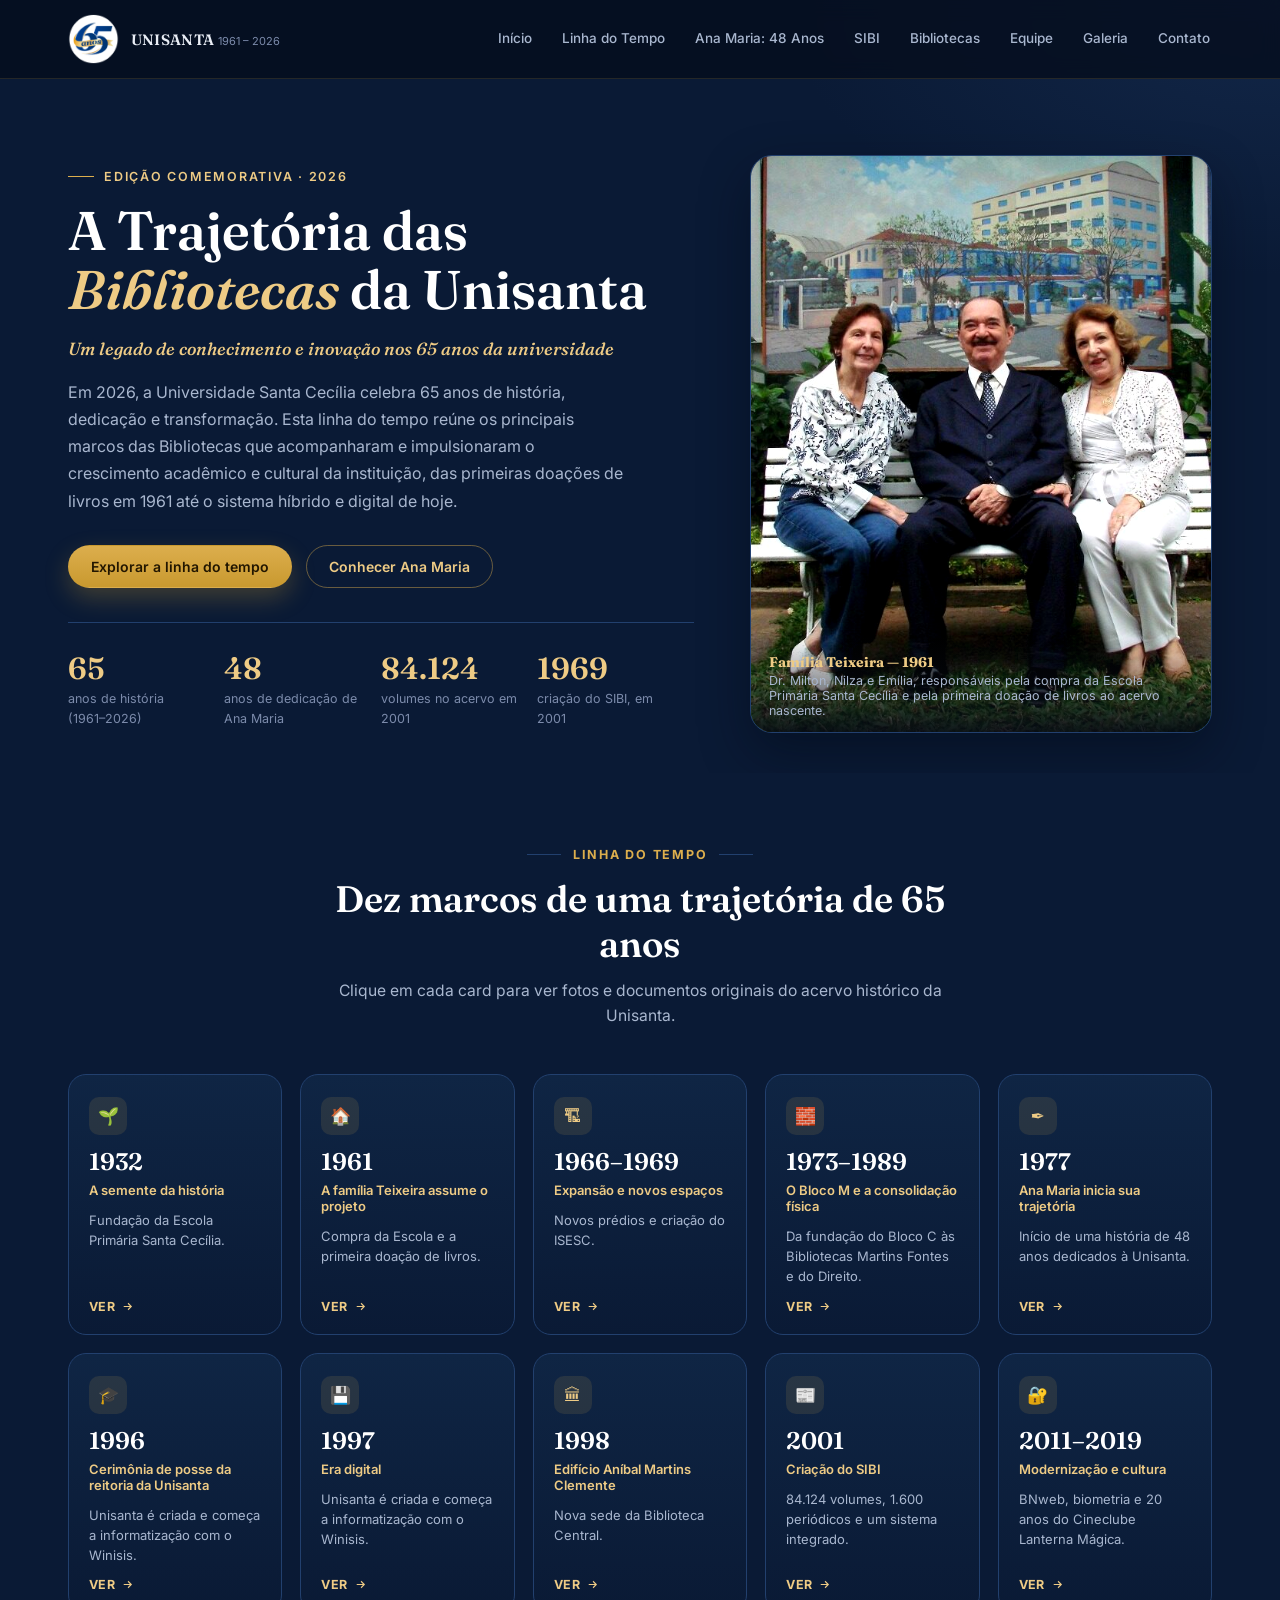
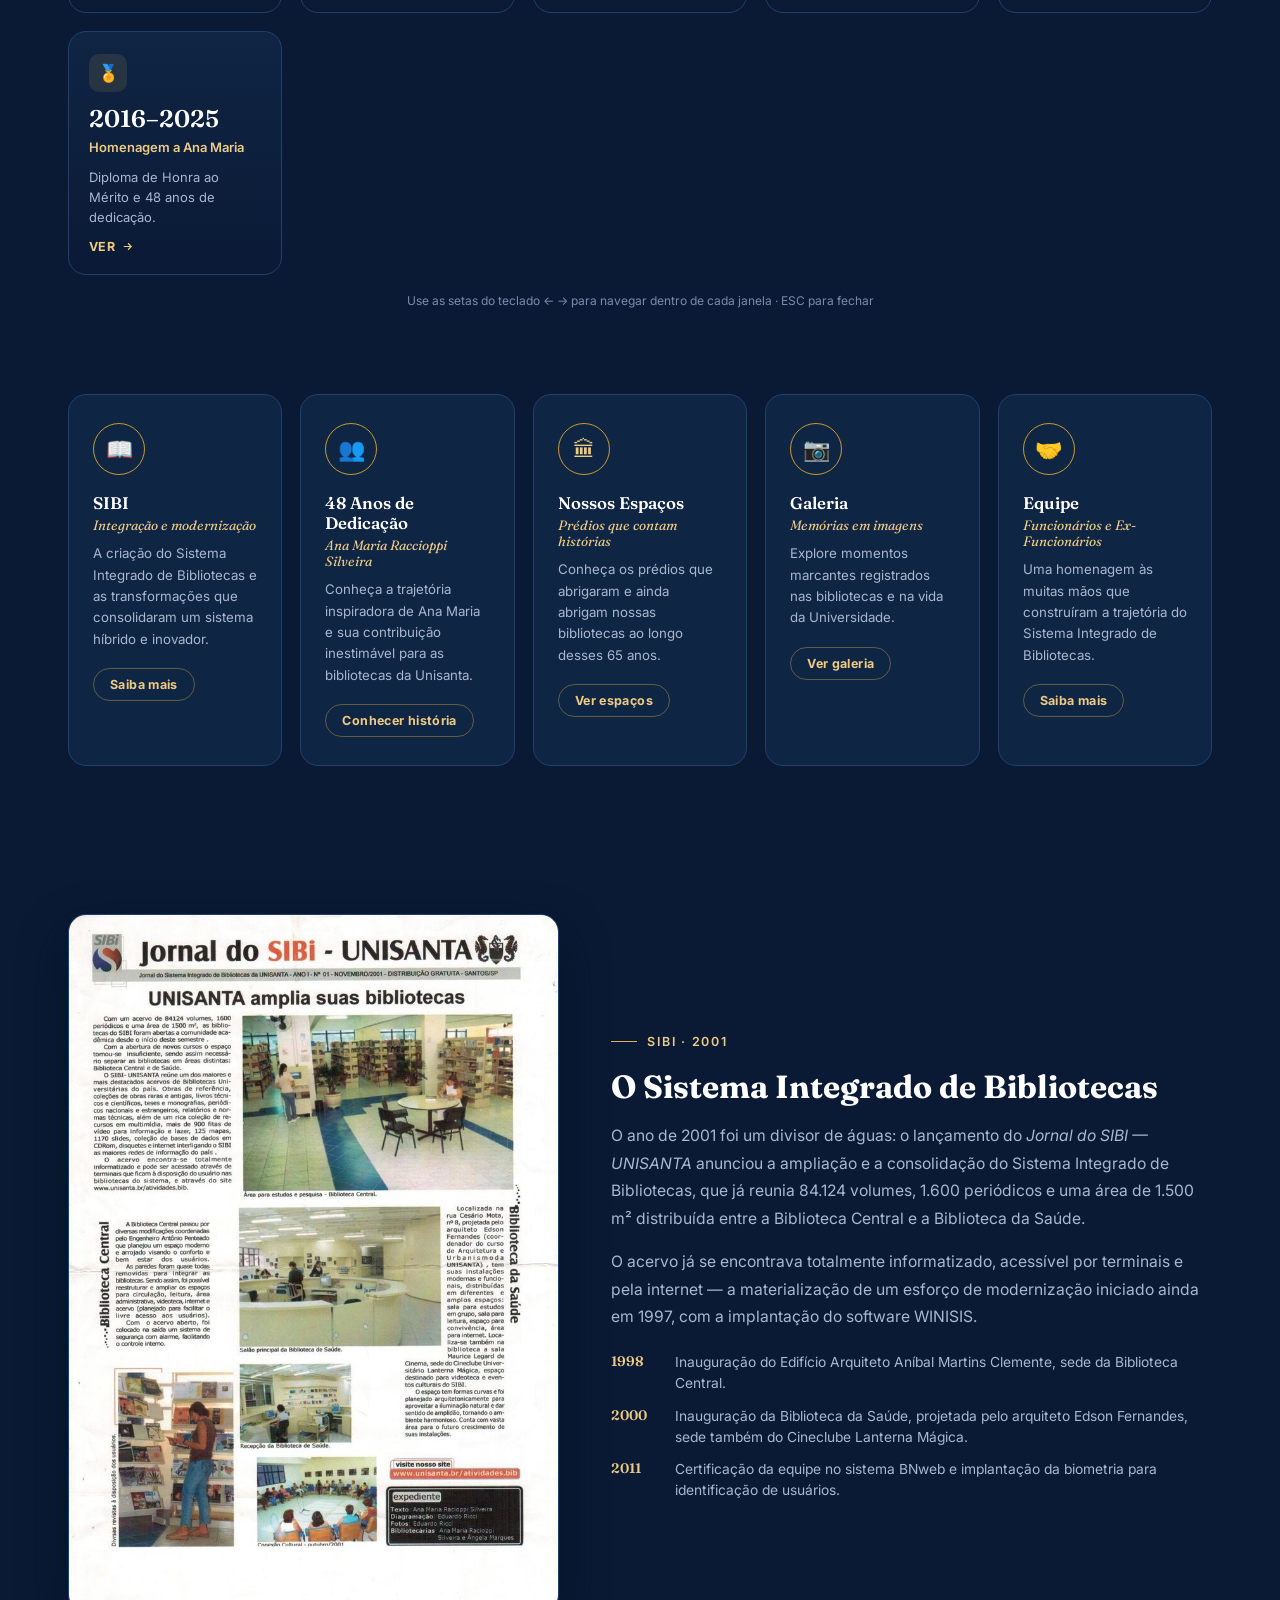
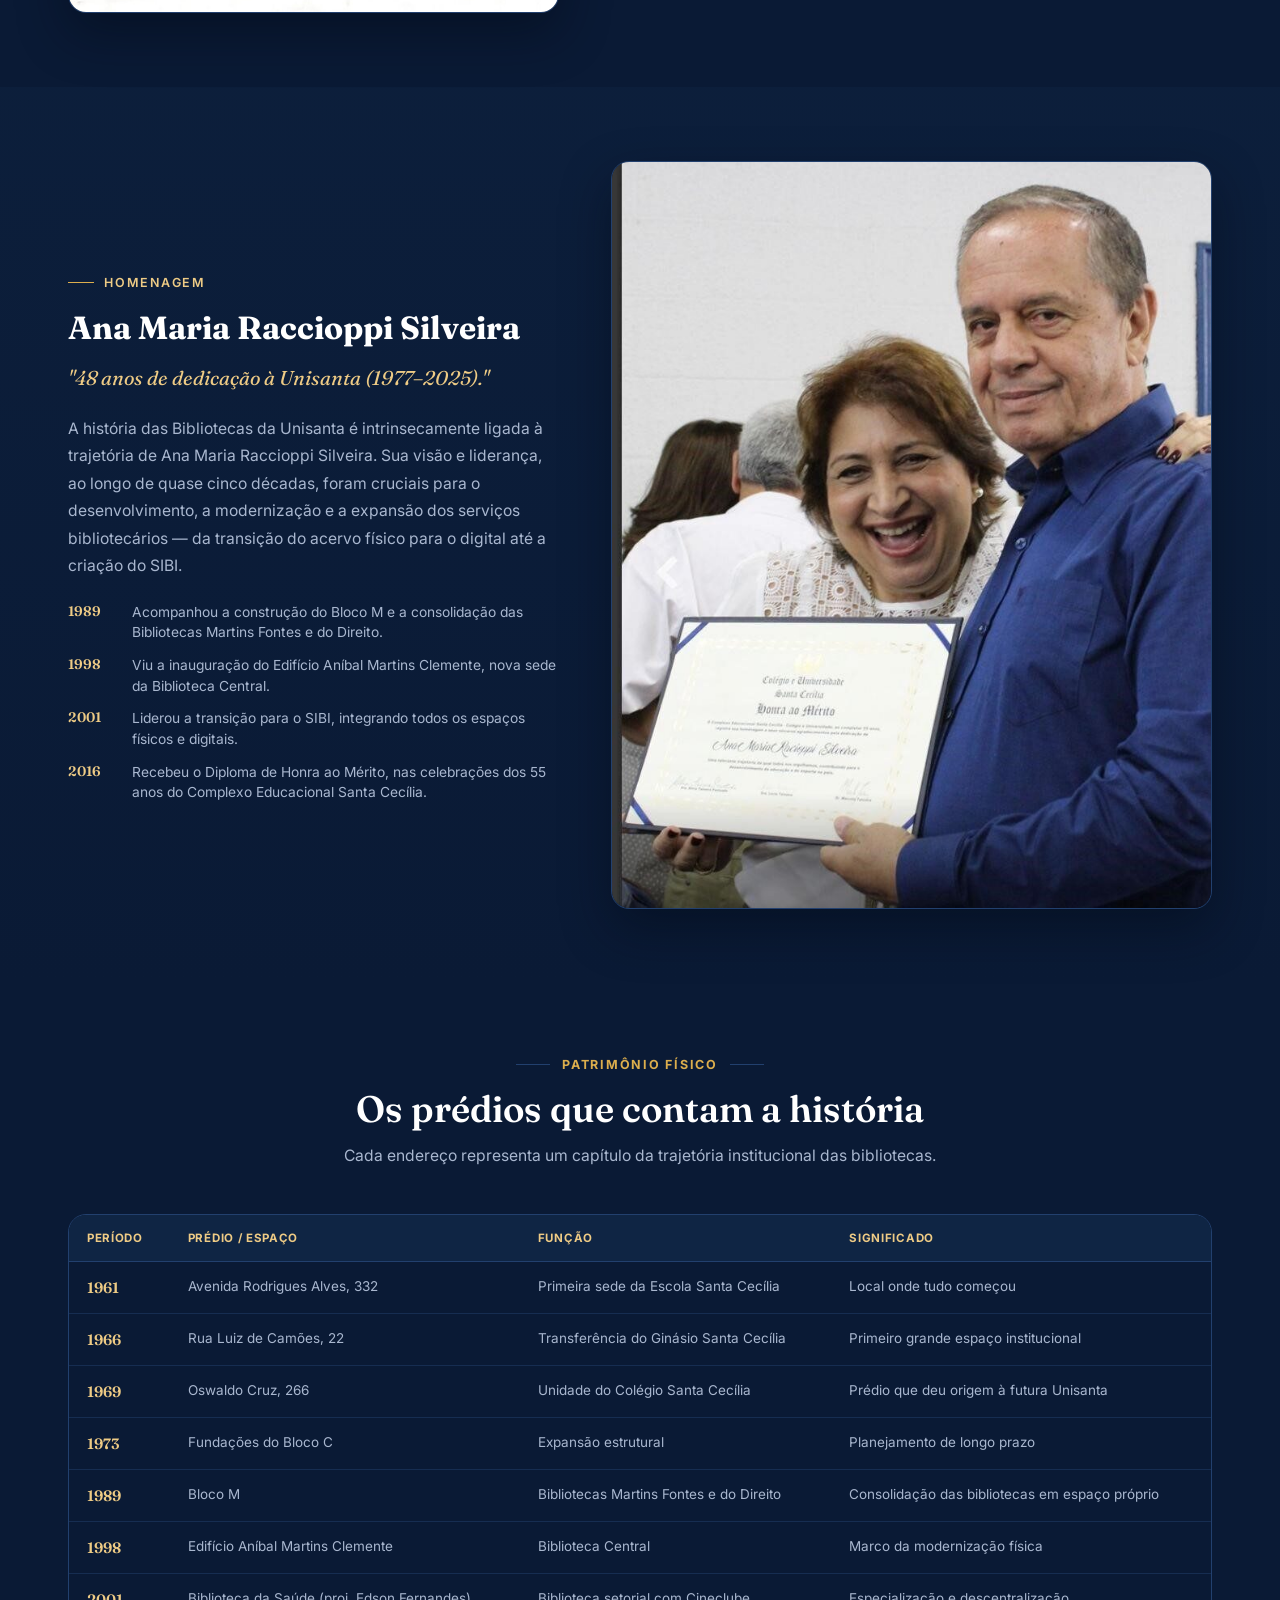
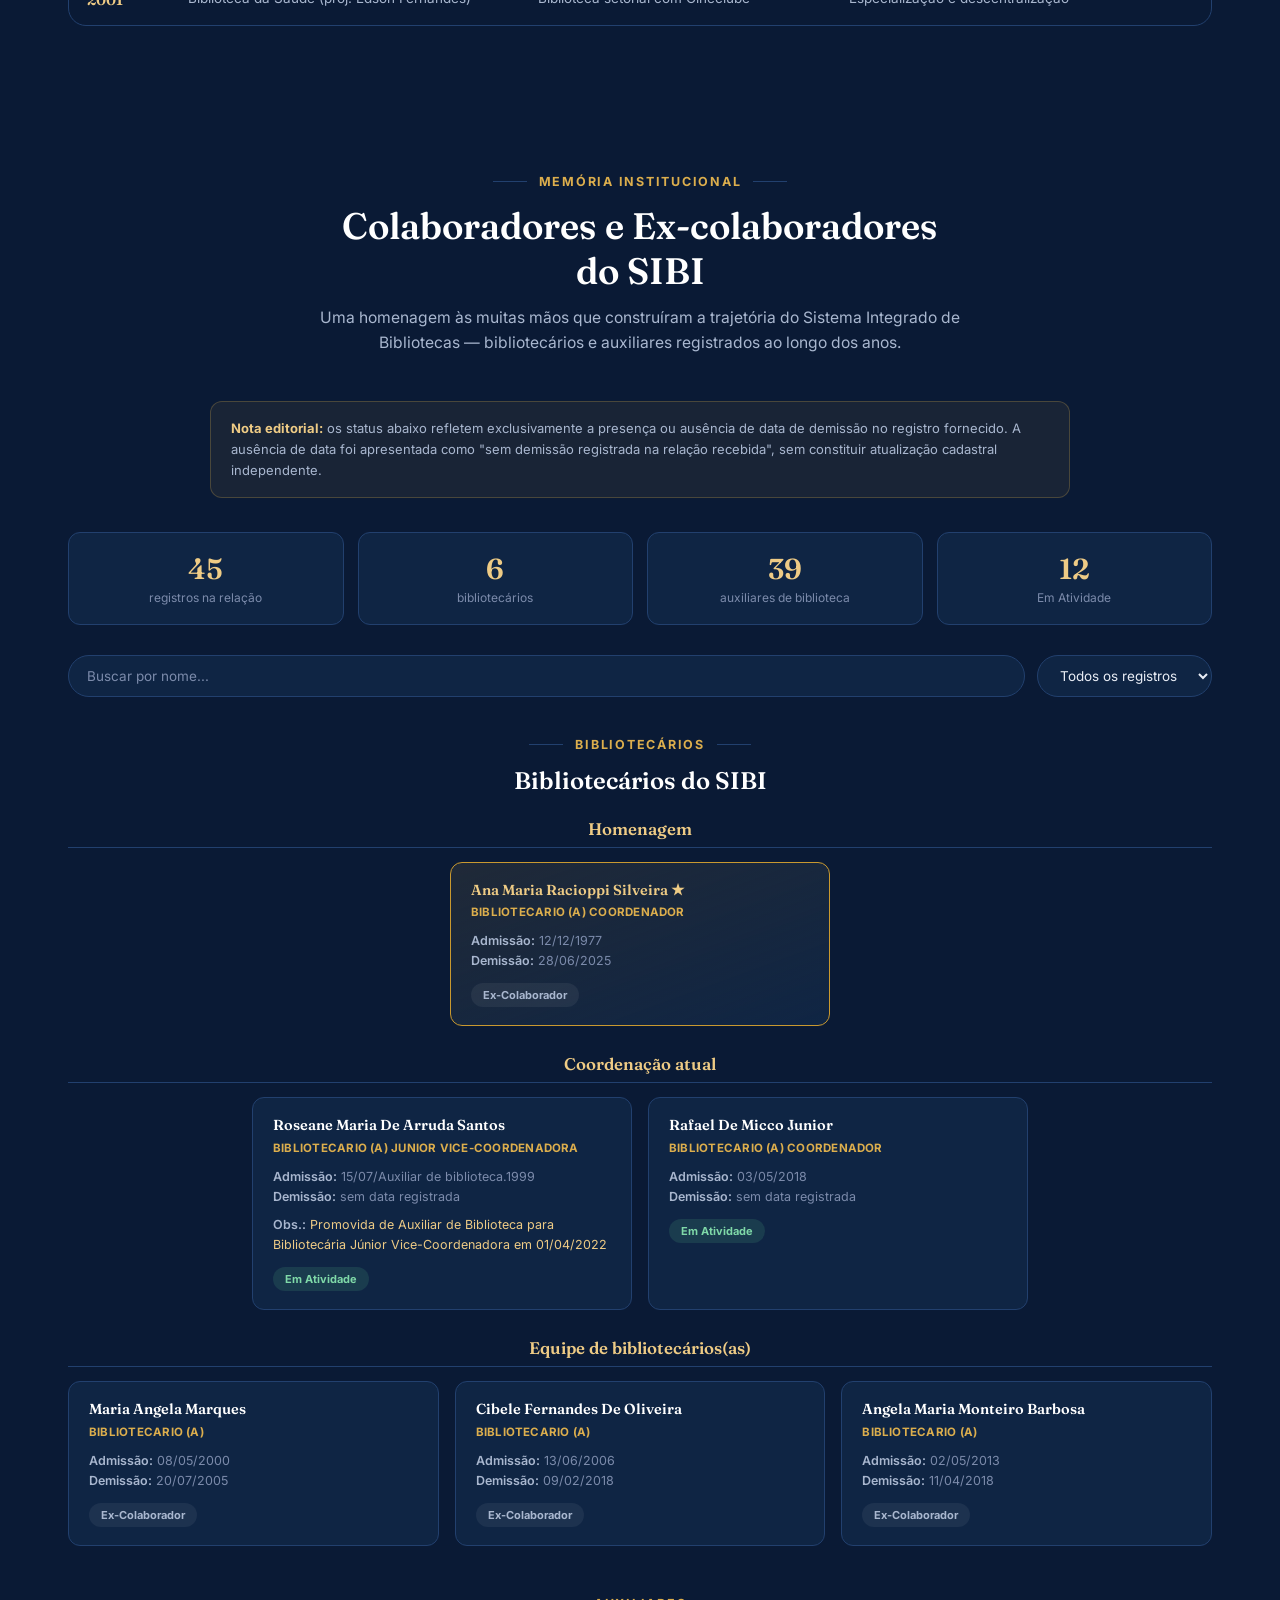
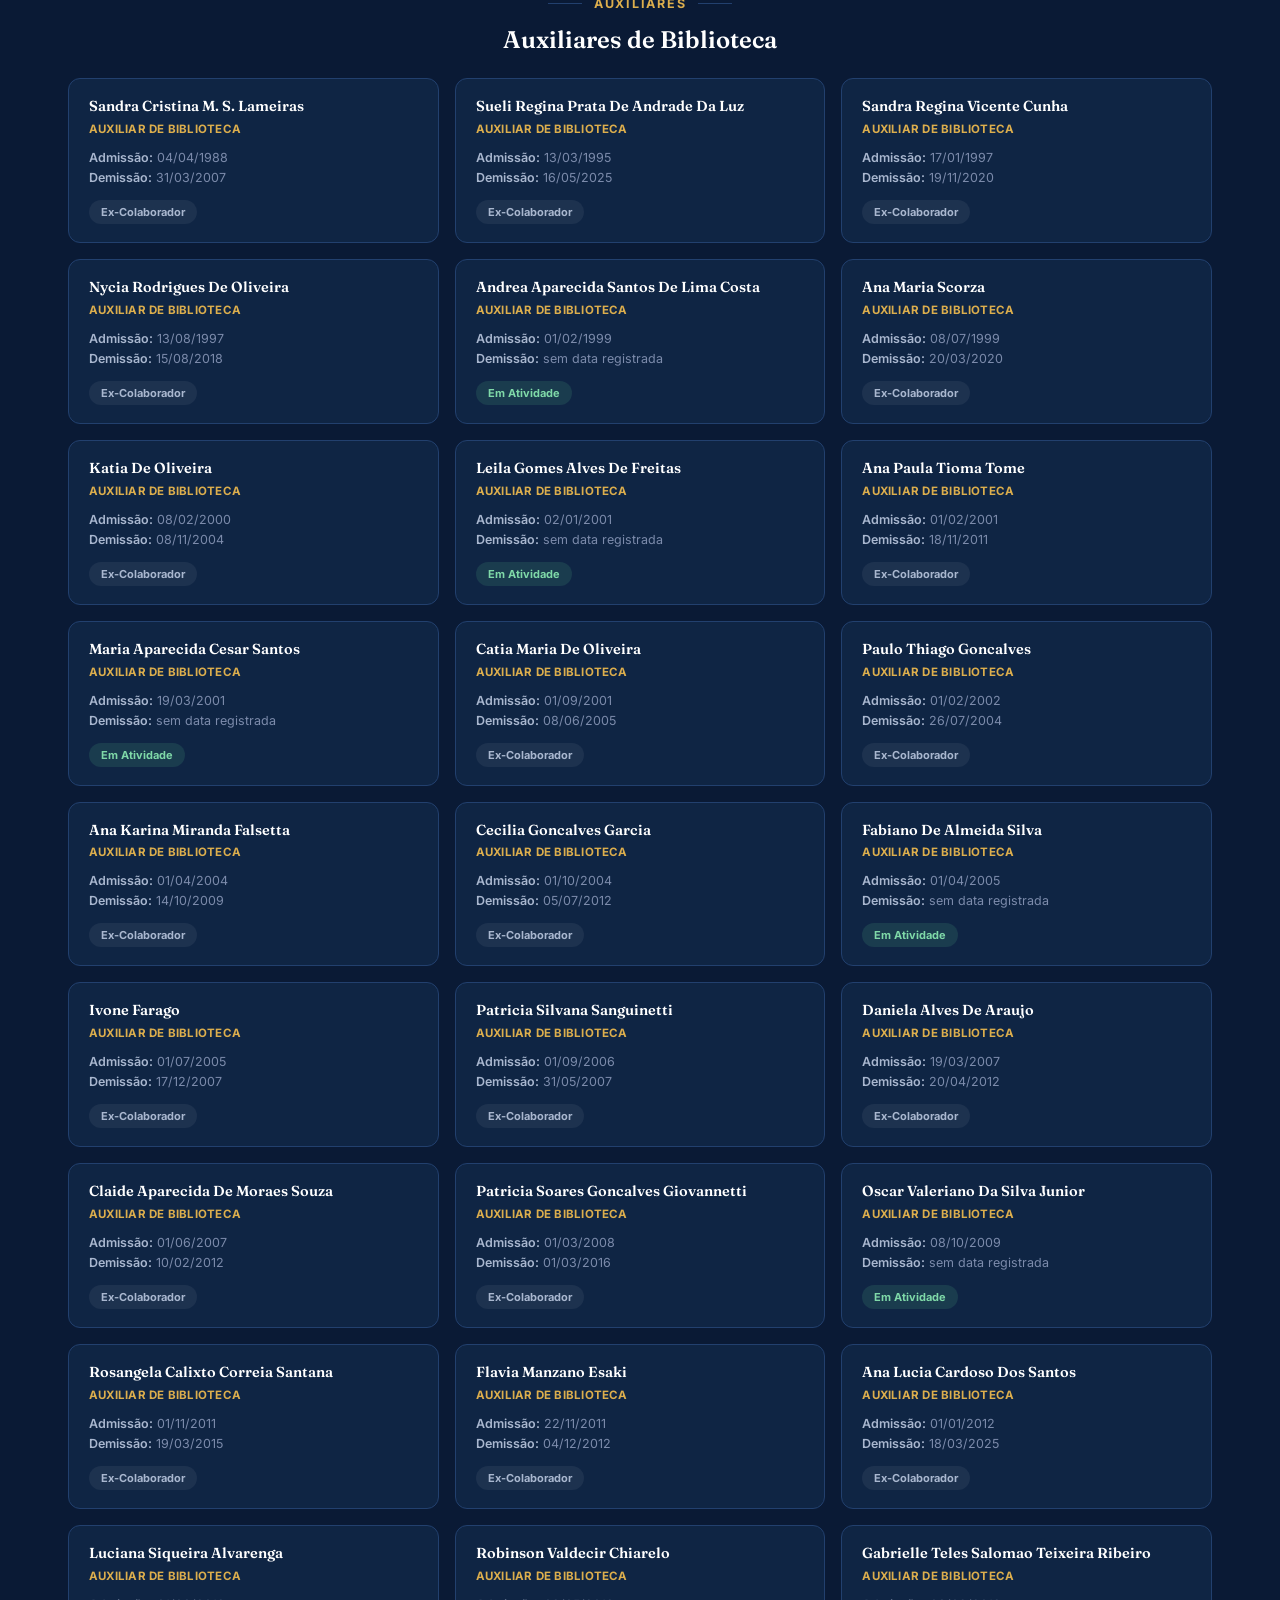
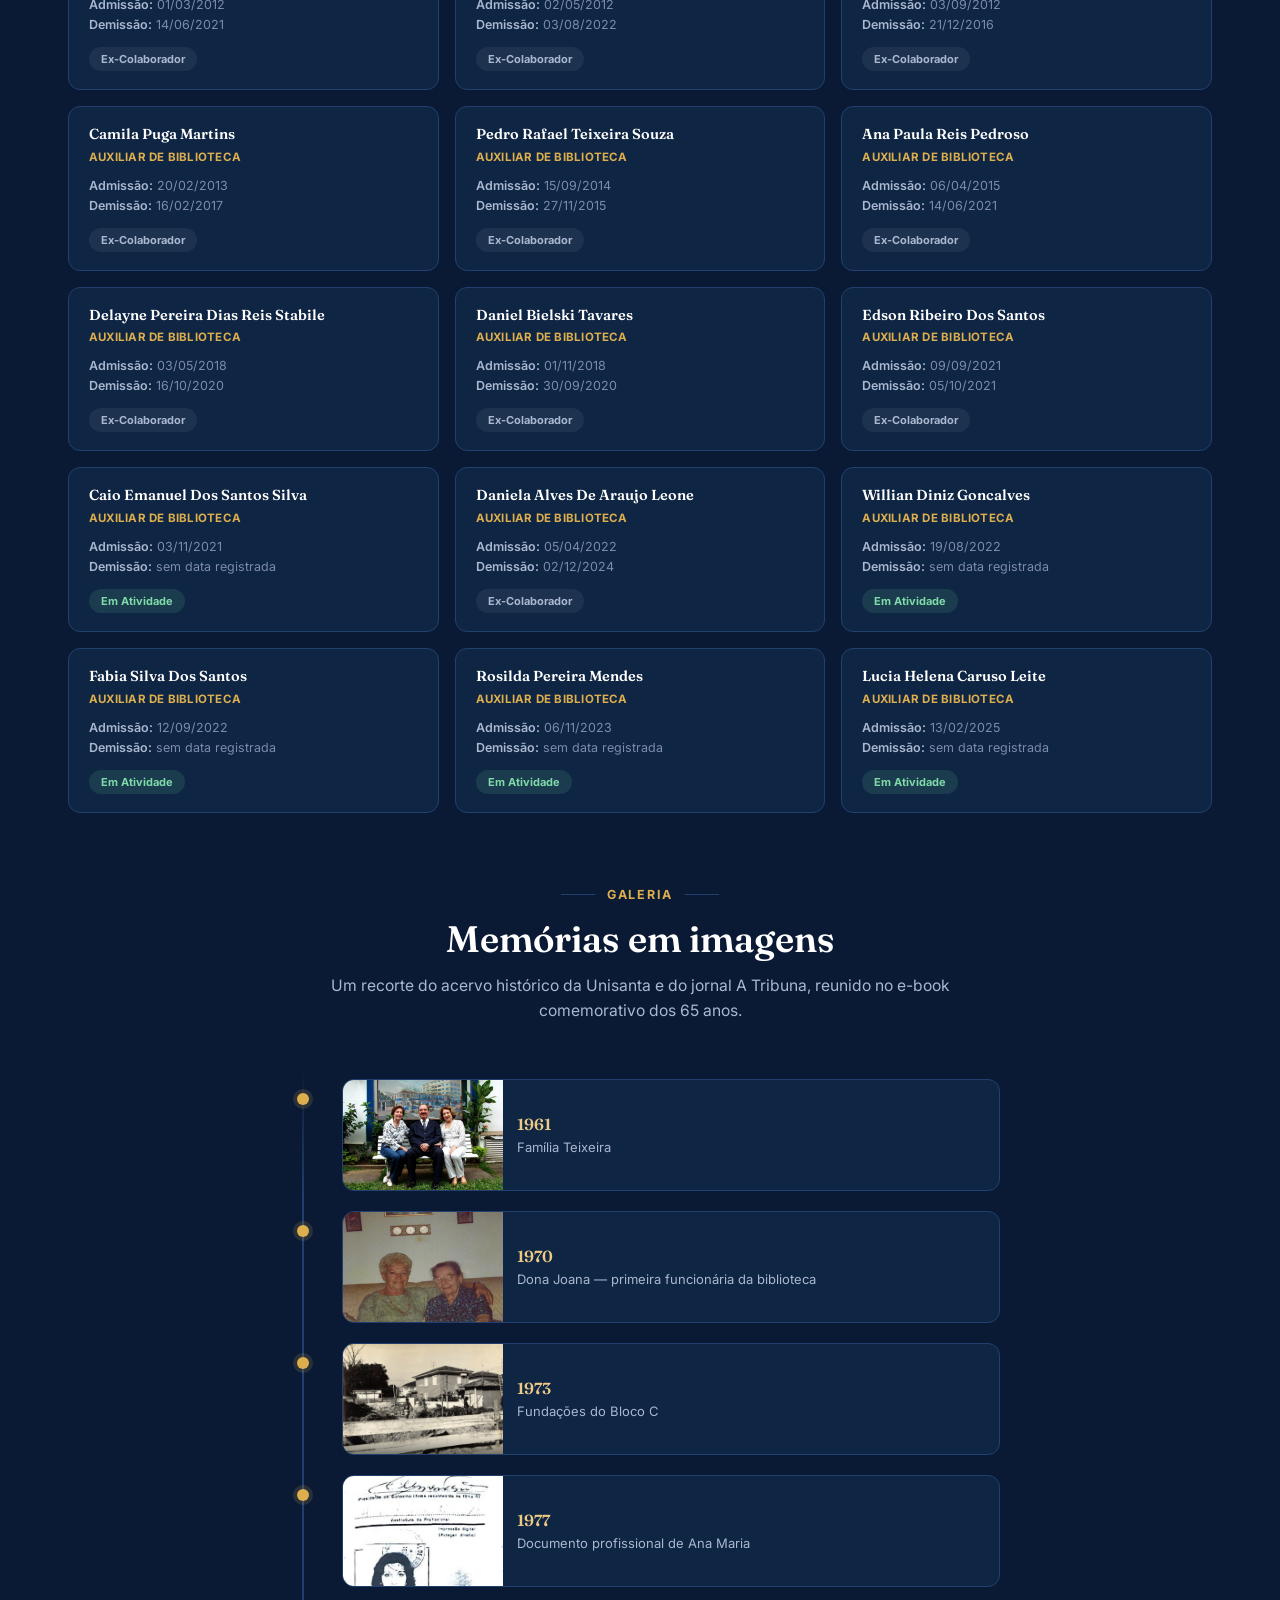
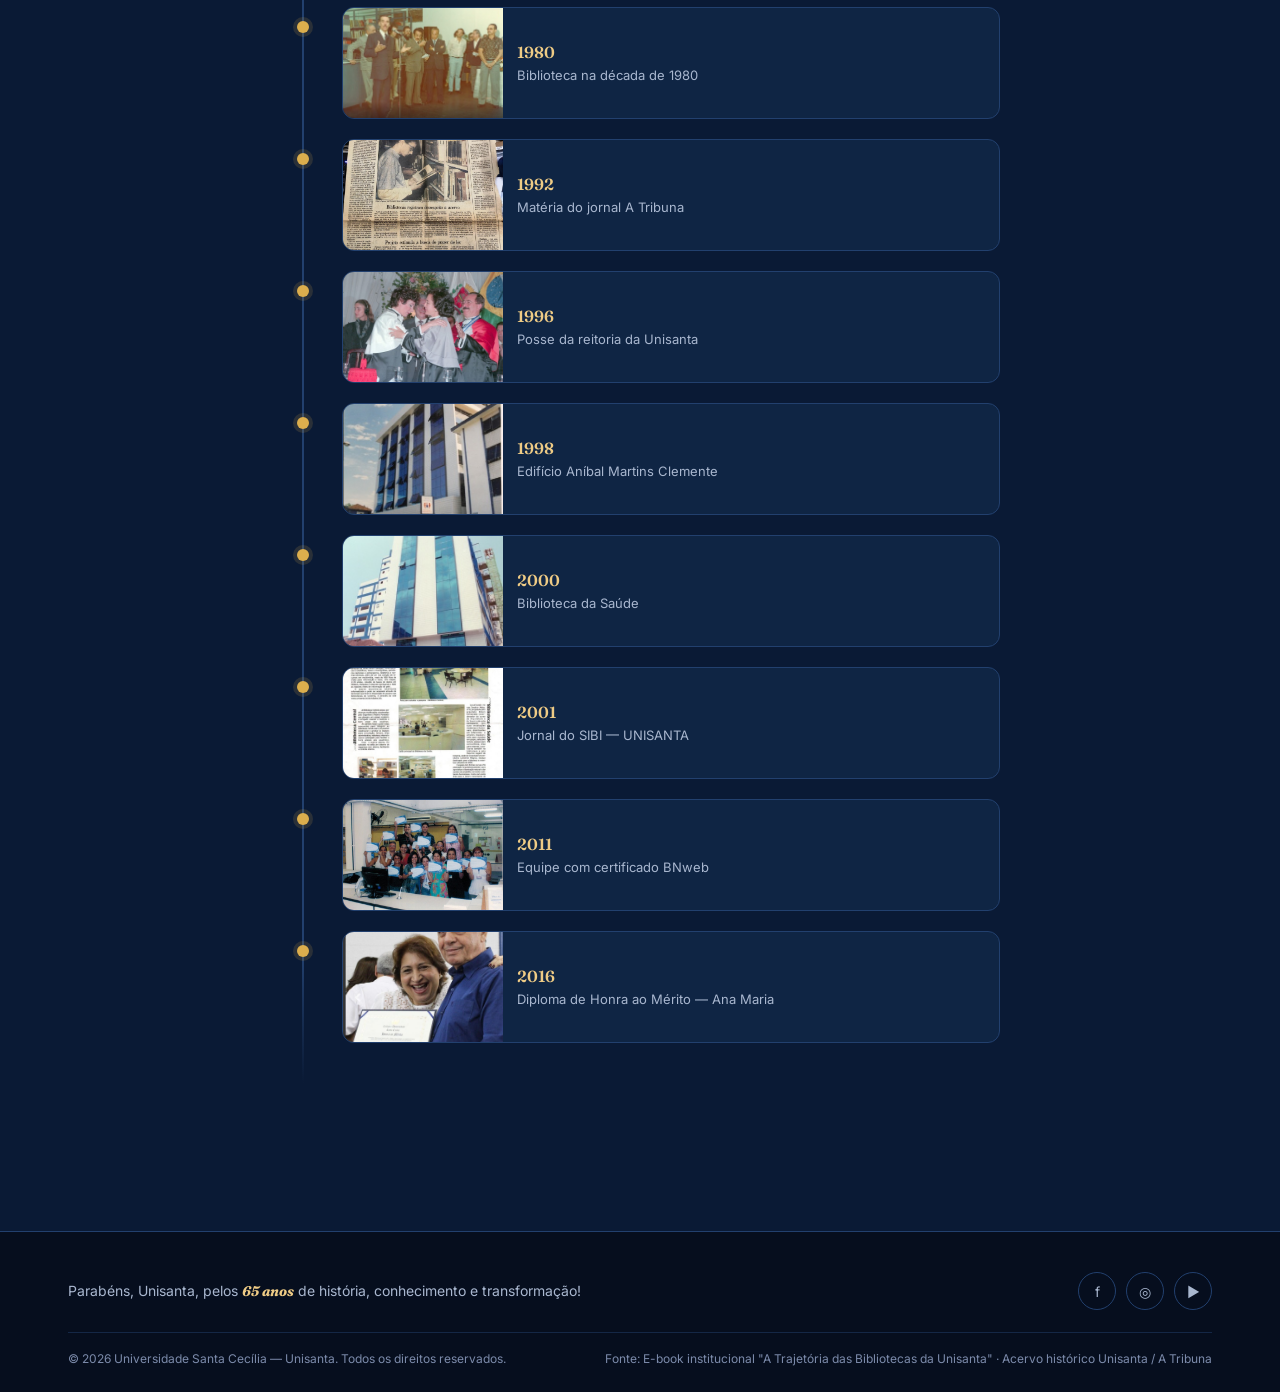
==== index.html @ bf721f77 "Add files via upload" ====
<!DOCTYPE html>
<html lang="pt-BR">
<head>
<meta charset="UTF-8">
<meta name="viewport" content="width=device-width, initial-scale=1.0">
<title>A Trajetória das Bibliotecas da Unisanta — 65 Anos</title>
<meta name="description" content="Linha do tempo comemorativa dos 65 anos da Unisanta: a história das Bibliotecas, do SIBI e da trajetória de Ana Maria Raccioppi Silveira.">
<link rel="preconnect" href="https://fonts.googleapis.com">
<link rel="preconnect" href="https://fonts.gstatic.com" crossorigin>
<link href="https://fonts.googleapis.com/css2?family=Fraunces:opsz,wght@9..144,400;9..144,500;9..144,600;9..144,700&family=Inter:wght@400;500;600;700&display=swap" rel="stylesheet">
<link rel="stylesheet" href="style.css">
</head>
<body>

<header class="site">
  <div class="nav-row">
    <a class="brand" href="#topo">
      <img src="images/logo1.png" alt="Unisanta 65 anos" height="50"></span>
      <span class="brand-text">
        <span class="t1">UNISANTA</span>
        <span class="t2">1961 – 2026</span>
      </span>
    </a>
    <nav class="links">
      <a href="#topo">Início</a>
      <a href="#linha-do-tempo">Linha do Tempo</a>
      <a href="#ana-maria">Ana Maria: 48 Anos</a>
      <a href="#sibi">SIBI</a>
      <a href="#predios">Bibliotecas</a>
      <a href="#equipe">Equipe</a>
      <a href="#galeria">Galeria</a>
      <a href="#contato">Contato</a>
    </nav>
  </div>
</header>

<main id="topo">

  <!-- HERO -->
  <section class="hero">
    <div class="wrap hero-grid">
      <div>
        <div class="eyebrow">EDIÇÃO COMEMORATIVA · 2026</div>
        <h1>A Trajetória das <em>Bibliotecas</em> da Unisanta</h1>
        <p class="lede">Um legado de conhecimento e inovação nos 65 anos da universidade</p>
        <p class="body">Em 2026, a Universidade Santa Cecília celebra 65 anos de história, dedicação e transformação. Esta linha do tempo reúne os principais marcos das Bibliotecas que acompanharam e impulsionaram o crescimento acadêmico e cultural da instituição, das primeiras doações de livros em 1961 até o sistema híbrido e digital de hoje.</p>
        <div class="hero-ctas">
          <a href="#linha-do-tempo" class="btn btn-gold">Explorar a linha do tempo</a>
          <a href="#ana-maria" class="btn btn-line">Conhecer Ana Maria</a>
        </div>
        <div class="stat-strip">
          <div class="stat"><b>65</b><span>anos de história (1961–2026)</span></div>
          <div class="stat"><b>48</b><span>anos de dedicação de Ana Maria</span></div>
          <div class="stat"><b>84.124</b><span>volumes no acervo em 2001</span></div>
          <div class="stat"><b>1969</b><span>criação do SIBI, em 2001</span></div>
        </div>
      </div>
      <div class="hero-portrait">
        <img src="images/1961-familia-teixeira.jpg" alt="Família Teixeira em 1961, fundadores da Escola Santa Cecília">
        <div class="cap"><b>Família Teixeira — 1961</b>Dr. Milton, Nilza e Emília, responsáveis pela compra da Escola Primária Santa Cecília e pela primeira doação de livros ao acervo nascente.</div>
      </div>
    </div>
  </section>

  <!-- LINHA DO TEMPO -->
  <section class="section" id="linha-do-tempo">
    <div class="wrap">
      <div class="section-head">
        <div class="kicker">Linha do tempo</div>
        <h2>Dez marcos de uma trajetória de 65 anos</h2>
        <p>Clique em cada card para ver fotos e documentos originais do acervo histórico da Unisanta.</p>
      </div>

      <div class="tl-rail">
        <div class="line"></div>
        <div class="tl-dots">
          <div class="tl-dot"><div class="pt"></div><span>1932–1969</span></div>
          <div class="tl-dot"><div class="pt"></div><span>1973–1989</span></div>
          <div class="tl-dot"><div class="pt"></div><span>1996–1998</span></div>
          <div class="tl-dot"><div class="pt"></div><span>2001–2011</span></div>
          <div class="tl-dot"><div class="pt"></div><span>2016–2025</span></div>
        </div>
      </div>

      <div class="tl-grid" id="timelineGrid"></div>
      <p class="fade-note">Use as setas do teclado ← → para navegar dentro de cada janela · ESC para fechar</p>
    </div>
  </section>

  <!-- FEATURE CARDS -->
  <section class="section" style="padding-top:0">
    <div class="wrap">
      <div class="feat-grid">
        <div class="feat-card">
          <div class="feat-ring">📖</div>
          <h3>SIBI</h3>
          <span class="sub">Integração e modernização</span>
          <p>A criação do Sistema Integrado de Bibliotecas e as transformações que consolidaram um sistema híbrido e inovador.</p>
          <a class="feat-link" href="#sibi">Saiba mais</a>
        </div>
        <div class="feat-card">
          <div class="feat-ring">👥</div>
          <h3>48 Anos de Dedicação</h3>
          <span class="sub">Ana Maria Raccioppi Silveira</span>
          <p>Conheça a trajetória inspiradora de Ana Maria e sua contribuição inestimável para as bibliotecas da Unisanta.</p>
          <a class="feat-link" href="#ana-maria">Conhecer história</a>
        </div>
        <div class="feat-card">
          <div class="feat-ring">🏛</div>
          <h3>Nossos Espaços</h3>
          <span class="sub">Prédios que contam histórias</span>
          <p>Conheça os prédios que abrigaram e ainda abrigam nossas bibliotecas ao longo desses 65 anos.</p>
          <a class="feat-link" href="#predios">Ver espaços</a>
        </div>
        <div class="feat-card">
          <div class="feat-ring">📷</div>
          <h3>Galeria</h3>
          <span class="sub">Memórias em imagens</span>
          <p>Explore momentos marcantes registrados nas bibliotecas e na vida da Universidade.</p>
          <a class="feat-link" href="#galeria">Ver galeria</a>
        </div>
        <div class="feat-card">
          <div class="feat-ring">🤝</div>
          <h3>Equipe</h3>
          <span class="sub">Funcionários e Ex-Funcionários</span>
          <p>Uma homenagem às muitas mãos que construíram a trajetória do Sistema Integrado de Bibliotecas.</p>
          <a class="feat-link" href="#equipe">Saiba mais</a>
        </div>
      </div>
    </div>
  </section>

  <!-- SIBI -->
  <section class="section" id="sibi">
    <div class="wrap anamaria">
      <div class="am-photo"><img src="images/2001-jornal-sibi.jpg" alt="Jornal do SIBI Unisanta, edição de novembro de 2001"></div>
      <div>
        <div class="eyebrow">SIBI · 2001</div>
        <h2 style="color:#fff;font-size:2rem;margin:0 0 16px;">O Sistema Integrado de Bibliotecas</h2>
        <div class="am-body">
          <p>O ano de 2001 foi um divisor de águas: o lançamento do <em>Jornal do SIBI — UNISANTA</em> anunciou a ampliação e a consolidação do Sistema Integrado de Bibliotecas, que já reunia 84.124 volumes, 1.600 periódicos e uma área de 1.500 m² distribuída entre a Biblioteca Central e a Biblioteca da Saúde.</p>
          <p>O acervo já se encontrava totalmente informatizado, acessível por terminais e pela internet — a materialização de um esforço de modernização iniciado ainda em 1997, com a implantação do software WINISIS.</p>
        </div>
        <ul class="am-list">
          <li><b>1998</b> Inauguração do Edifício Arquiteto Aníbal Martins Clemente, sede da Biblioteca Central.</li>
          <li><b>2000</b> Inauguração da Biblioteca da Saúde, projetada pelo arquiteto Edson Fernandes, sede também do Cineclube Lanterna Mágica.</li>
          <li><b>2011</b> Certificação da equipe no sistema BNweb e implantação da biometria para identificação de usuários.</li>
        </ul>
      </div>
    </div>
  </section>

  <!-- ANA MARIA -->
  <section class="section" id="ana-maria" style="background:linear-gradient(180deg, rgba(15,37,68,.4), transparent);">
    <div class="wrap anamaria">
      <div>
        <div class="eyebrow">HOMENAGEM</div>
        <h2 style="color:#fff;font-size:2rem;margin:0 0 16px;">Ana Maria Raccioppi Silveira</h2>
        <p class="am-quote">"48 anos de dedicação à Unisanta (1977–2025)."</p>
        <div class="am-body">
          <p>A história das Bibliotecas da Unisanta é intrinsecamente ligada à trajetória de Ana Maria Raccioppi Silveira. Sua visão e liderança, ao longo de quase cinco décadas, foram cruciais para o desenvolvimento, a modernização e a expansão dos serviços bibliotecários — da transição do acervo físico para o digital até a criação do SIBI.</p>
        </div>
        <ul class="am-list">
          <li><b>1989</b> Acompanhou a construção do Bloco M e a consolidação das Bibliotecas Martins Fontes e do Direito.</li>
          <li><b>1998</b> Viu a inauguração do Edifício Aníbal Martins Clemente, nova sede da Biblioteca Central.</li>
          <li><b>2001</b> Liderou a transição para o SIBI, integrando todos os espaços físicos e digitais.</li>
          <li><b>2016</b> Recebeu o Diploma de Honra ao Mérito, nas celebrações dos 55 anos do Complexo Educacional Santa Cecília.</li>
        </ul>
      </div>
      <div class="am-photo"><img src="images/2016-diploma-ana-maria.jpg" alt="Ana Maria Raccioppi Silveira recebendo o Diploma de Honra ao Mérito em 2016"></div>
    </div>
  </section>

  <!-- PRÉDIOS -->
  <section class="section" id="predios">
    <div class="wrap">
      <div class="section-head">
        <div class="kicker">Patrimônio físico</div>
        <h2>Os prédios que contam a história</h2>
        <p>Cada endereço representa um capítulo da trajetória institucional das bibliotecas.</p>
      </div>
      <div class="tbl-wrap">
        <table class="predios">
          <thead><tr><th>Período</th><th>Prédio / Espaço</th><th>Função</th><th>Significado</th></tr></thead>
          <tbody>
            <tr><td class="yr">1961</td><td>Avenida Rodrigues Alves, 332</td><td>Primeira sede da Escola Santa Cecília</td><td>Local onde tudo começou</td></tr>
            <tr><td class="yr">1966</td><td>Rua Luiz de Camões, 22</td><td>Transferência do Ginásio Santa Cecília</td><td>Primeiro grande espaço institucional</td></tr>
            <tr><td class="yr">1969</td><td>Oswaldo Cruz, 266</td><td>Unidade do Colégio Santa Cecília</td><td>Prédio que deu origem à futura Unisanta</td></tr>
            <tr><td class="yr">1973</td><td>Fundações do Bloco C</td><td>Expansão estrutural</td><td>Planejamento de longo prazo</td></tr>
            <tr><td class="yr">1989</td><td>Bloco M</td><td>Bibliotecas Martins Fontes e do Direito</td><td>Consolidação das bibliotecas em espaço próprio</td></tr>
            <tr><td class="yr">1998</td><td>Edifício Aníbal Martins Clemente</td><td>Biblioteca Central</td><td>Marco da modernização física</td></tr>
            <tr><td class="yr">2001</td><td>Biblioteca da Saúde (proj. Edson Fernandes)</td><td>Biblioteca setorial com Cineclube</td><td>Especialização e descentralização</td></tr>
          </tbody>
        </table>
      </div>
    </div>
  </section>

  <!-- EQUIPE -->
  <section class="section" id="equipe">
    <div class="wrap">
      <div class="section-head">
        <div class="kicker">Memória institucional</div>
        <h2>Colaboradores e Ex-colaboradores do SIBI</h2>
        <p>Uma homenagem às muitas mãos que construíram a trajetória do Sistema Integrado de Bibliotecas — bibliotecários e auxiliares registrados ao longo dos anos.</p>
      </div>

      <div class="eq-note">
        <strong>Nota editorial:</strong> os status abaixo refletem exclusivamente a presença ou ausência de data de demissão no registro fornecido. A ausência de data foi apresentada como "sem demissão registrada na relação recebida", sem constituir atualização cadastral independente.
      </div>

      <div class="eq-stats" id="eqStats"></div>

      <div class="eq-toolbar">
        <input id="eqSearch" type="search" placeholder="Buscar por nome..." aria-label="Buscar funcionário">
        <select id="eqStatus">
          <option value="todos">Todos os registros</option>
          <option value="Ativo">Em Atividade</option>
          <option value="Ex-funcionário">Ex-Colaborador</option>
        </select>
      </div>

  <!-- BLOCO BIBLIOTECÁRIOS -->
     <div class="section-head" style="margin-top:40px; margin-bottom:24px;">
        <div class="kicker">Bibliotecários</div>
        <h2 style="font-size:1.5rem;">Bibliotecários do SIBI</h2>
      </div>
      <div id="eqGridBibliotecarios">
        <div class="eq-subgroup">
          <h3 class="eq-subttl">Homenagem</h3>
          <div class="eq-grid" id="eqBibHomenagem"></div>
        </div>
        <div class="eq-subgroup">
          <h3 class="eq-subttl">Coordenação atual</h3>
          <div class="eq-grid" id="eqBibCoord"></div>
        </div>
        <div class="eq-subgroup">
          <h3 class="eq-subttl">Equipe de bibliotecários(as)</h3>
          <div class="eq-grid" id="eqBibOutros"></div>
        </div>
      </div>

  <!-- BLOCO AUXILIARES -->
    <div class="section-head" style="margin-top:50px; margin-bottom:24px;">
       <div class="kicker">Auxiliares</div>
       <h2 style="font-size:1.5rem;">Auxiliares de Biblioteca</h2>
      </div>
    <div class="eq-grid" id="eqGridAuxiliares"></div>

  <!-- GALERIA -->
  <section class="section" id="galeria">
    <div class="wrap">
      <div class="section-head">
        <div class="kicker">Galeria</div>
        <h2>Memórias em imagens</h2>
        <p>Um recorte do acervo histórico da Unisanta e do jornal A Tribuna, reunido no e-book comemorativo dos 65 anos.</p>
      </div>
      <div class="gal-timeline" id="galleryGrid"></div>
    </div>
  </section>

</main>

<footer id="contato">
  <div class="wrap">
    <div class="foot-row">
      <div class="foot-msg">Parabéns, Unisanta, pelos <b>65 anos</b> de história, conhecimento e transformação!</div>
      <div class="foot-social">
        <a href="#" aria-label="Facebook">f</a>
        <a href="#" aria-label="Instagram">◎</a>
        <a href="#" aria-label="YouTube">▶</a>
      </div>
    </div>
    <div class="foot-fine">
      <span>© 2026 Universidade Santa Cecília — Unisanta. Todos os direitos reservados.</span>
      <span>Fonte: E-book institucional "A Trajetória das Bibliotecas da Unisanta" · Acervo histórico Unisanta / A Tribuna</span>
    </div>
  </div>
</footer>

<!-- MODAL -->
<div class="overlay" id="overlay">
  <div class="modal" id="modalBox">
    <div class="modal-head">
      <div>
        <div class="yrtag" id="modalYear"></div>
        <h3 id="modalTitle"></h3>
      </div>
      <button class="modal-close" id="modalClose" aria-label="Fechar">✕</button>
    </div>
    <div class="modal-body">
      <div class="modal-imgs" id="modalImgs"></div>
      <div id="modalText"></div>
    </div>
  </div>
</div>

<script>
const TIMELINE = [
  {
    year:"1932",
    icon:"🌱",
    title:"A semente da história",
    teaser:"Fundação da Escola Primária Santa Cecília.",
    text:`<p>Em 1932, a Escola Primária Santa Cecília foi fundada, plantando a semente do futuro complexo educacional que décadas depois daria origem à Unisanta e ao seu sistema de bibliotecas.</p>`,
    images:[]
  },
  {
    year:"1961",
    icon:"🏠",
    title:"A família Teixeira assume o projeto",
    teaser:"Compra da Escola e a primeira doação de livros.",
    text:`<p>O então funcionário do Banco do Brasil, Dr. Milton Teixeira, vendeu sua casa e comprou a Escola Primária Santa Cecília, na Avenida Rodrigues Alves, 332, no Macuco, para construir o Complexo com a ajuda da mulher, a educadora Nilza Teixeira, e da cunhada, a professora Emília Maria Pirilo.</p>
    <p>Foi naquela pequena escola que a família fundadora realizou a primeira doação de livros para a biblioteca nascente — um gesto simbólico que incluía uma Bíblia Sagrada com a dedicatória do Dr. Milton Teixeira: <em>"Estudentes e trabalhem, amem seus pais."</em></p>`,
    images:[
      {src:"images/1961-familia-teixeira.jpg", cap:"Família Teixeira — Dr. Milton, Nilza e Emília (1961)"}
    ]
  },
  {
    year:"1966–1969",
    icon:"🏗",
    title:"Expansão e novos espaços",
    teaser:"Novos prédios e criação do ISESC.",
    text:`<p>Em 1966, o Ginásio Santa Cecília foi transferido para a Rua Luiz de Camões, 22, marcando a primeira grande mudança estrutural. Em 1967, foi criado o Lar Infantil Santa Rita de Cássia, um compromisso social que se estendeu por décadas.</p>
    <p>Em 1969, com a criação do ISESC (Instituto Superior de Educação Santa Cecília) e a autorização do Curso Técnico de Contabilidade, a necessidade de um espaço adequado para o ensino superior tornou-se evidente. Em 1971, com a criação do curso de Engenharia, a biblioteca passou a acompanhar o crescimento do ensino superior. Figuras pioneiras como Dona Joana, primeira funcionária da biblioteca, assentaram as bases para a organização dos primeiros acervos.</p>`,
    images:[
      {src:"images/dona-joana.jpg", cap:"Dona Joana — primeira funcionária da biblioteca (década de 1970)"}
    ]
  },
  {
    year:"1973–1989",
    icon:"🧱",
    title:"O Bloco M e a consolidação física",
    teaser:"Da fundação do Bloco C às Bibliotecas Martins Fontes e do Direito.",
    text:`<p>A década de 1980 foi marcada por importantes obras estruturais. Em 1973, teve início a 1ª Etapa das Fundações do Bloco C, demonstrando o planejamento de longo prazo da instituição.</p>
    <p>Em 1989, teve início a construção do Bloco M, um marco na história das bibliotecas: o prédio foi projetado para abrigar as Bibliotecas Martins Fontes e do Direito, consolidando um espaço físico adequado para o crescente acervo e a comunidade acadêmica. Em 1992, uma matéria do jornal A Tribuna já destacava que a biblioteca atendia cerca de 12 mil frequentadores mensais.</p>`,
    images:[
      {src:"images/1973-fundacoes-bloco-c.jpg", cap:"1973 — 1ª Etapa das Fundações do Bloco C"},
      {src:"images/biblioteca-decada-1980.jpg", cap:"Biblioteca na década de 1980"},
      {src:"images/1992-tribuna.jpg", cap:"Matéria do jornal A Tribuna, 1992"}
    ]
  },
  {
    year:"1977",
    icon:"✒️",
    title:"Ana Maria inicia sua trajetória",
    teaser:"Início de uma história de 48 anos dedicados à Unisanta.",
    text:`<p>Em 1977, um marco significativo na história das bibliotecas teve início: a trajetória de Ana Maria Raccioppi Silveira na instituição. Sua visão e liderança, ao longo de quase cinco décadas, seriam cruciais para o desenvolvimento, a modernização e a expansão dos serviços bibliotecários — até 2025, somando 48 anos de dedicação.</p>`,
    images:[
      {src:"images/1977-carteira-ana-maria.jpg", cap:"Documento profissional de Ana Maria Raccioppi Silveira, 1977"}
    ]
  },
  {
    year:"1996",
    icon:"🎓",
    title:"Cerimônia de posse da reitoria da Unisanta",
    teaser:"Unisanta é criada e começa a informatização com o Winisis.",
    text:`<p>Em 23 de fevereiro de 1996, com autorização do Ministério da Educação, a antiga Universidade Santa Cecília dos Bandeirantes foi desmembrada, dando origem à Unisanta — Universidade Santa Cecília, reconhecida pela portaria nº 150. A cerimônia de posse da nova reitoria marcou oficialmente o início de uma nova era administrativa e acadêmica.</p>`,
    images:[
      {src:"images/1996-posse-reitoria-1.jpg", cap:"Cerimônia de posse da reitoria da Unisanta, 1996"}
    ]
  },
  {
    year:"1997",
    icon:"💾",
    title:"Era digital",
    teaser:"Unisanta é criada e começa a informatização com o Winisis.",
    text:`<p>Em 1997, uma solicitação formal foi feita para a implantação do software WINISIS (Microisis para Windows), visando otimizar o gerenciamento do acervo. Ana Maria R. Silveira e Carmen Vera de Boer Guidoni assinaram o documento — um passo fundamental rumo à modernização, numa época em que os computadores disponíveis eram, nas palavras da própria Ana Maria, "processadores 286 muito antigos".</p>`,
    images:[
      {src:"images/1997-carta-informatizacao.jpg", cap:"Carta sobre a informatização das bibliotecas, 1997"}
    ]
  },
  {
    year:"1998",
    icon:"🏛",
    title:"Edifício Aníbal Martins Clemente",
    teaser:"Nova sede da Biblioteca Central.",
    text:`<p>Em 1998, foi inaugurado o Edifício Arquiteto Aníbal Martins Clemente, que passou a abrigar a Biblioteca Central. Este prédio representou a consolidação física do sistema de bibliotecas, oferecendo um espaço moderno, amplo e adequado às necessidades da comunidade acadêmica — pouco tempo depois, a Biblioteca da Saúde, projetada pelo arquiteto Edson Fernandes, seria inaugurada para abrigar também o Cineclube Lanterna Mágica.</p>`,
    images:[
      {src:"images/1998-edificio-anibal-clemente.jpg", cap:"Edifício Arquiteto Aníbal Martins Clemente, sede da Biblioteca Central"},
      {src:"images/2000-biblioteca-saude.jpg", cap:"Biblioteca da Saúde, projeto do arquiteto Edson Fernandes"}
    ]
  },
  {
    year:"2001",
    icon:"📰",
    title:"Criação do SIBI",
    teaser:"84.124 volumes, 1.600 periódicos e um sistema integrado.",
    text:`<p>O ano de 2001 foi um divisor de águas. O lançamento do Jornal do SIBI — UNISANTA anunciou a ampliação e a consolidação do Sistema Integrado de Bibliotecas (SIBI). O acervo já contava com 84.124 volumes, 1.600 periódicos e uma área de 1.500 m², totalmente informatizado e acessível através de terminais e da internet.</p>
    <p>A estrutura foi dividida entre a Biblioteca Central e a Biblioteca da Saúde, aproximando o acervo dos cursos específicos e representando a integração de todas as bibliotecas da universidade.</p>`,
    images:[
      {src:"images/2001-jornal-sibi.jpg", cap:"Jornal do SIBI — UNISANTA, Ano I, Nº 01, Novembro de 2001"}
    ]
  },
  {
    year:"2011–2019",
    icon:"🔐",
    title:"Modernização e cultura",
    teaser:"BNweb, biometria e 20 anos do Cineclube Lanterna Mágica.",
    text:`<p>A modernização continuou com a implementação de novas tecnologias. Em 2011, a equipe recebeu certificados do sistema BNweb, indicando a constante atualização e capacitação, além da instalação de um sistema de biometria para identificação de usuários.</p>
    <p>A década de 2010 também trouxe a Biblioteca Virtual da Pearson (2010), a base de dados científica da EBSCO (2013), a parceria com a Editora Saraiva (2014), a criação do Centro de Documentação Histórica de Santos (2015) e a Revista dos Tribunais Online (2016). Em 2019, o Cineclube Lanterna Mágica, criado em 1999, celebrou 20 anos de atividade cultural.</p>`,
    images:[
      {src:"images/2011-equipe-bnweb.jpg", cap:"Equipe com certificado do sistema BNweb, 2011"},
      {src:"images/marcos-decada-2010.jpg", cap:"Linha do tempo de marcos tecnológicos e culturais, 1999–2024"}
    ]
  },
  {
    year:"2016–2025",
    icon:"🏅",
    title:"Homenagem a Ana Maria",
    teaser:"Diploma de Honra ao Mérito e 48 anos de dedicação.",
    text:`<p>Em reconhecimento à sua inestimável contribuição, Ana Maria Raccioppi Silveira foi agraciada com o Diploma de Honra ao Mérito em 19 de novembro de 2016, durante as celebrações dos 55 anos do Complexo Educacional Santa Cecília.</p>
    <p>Com 48 anos de dedicação à instituição (1977–2025), Ana Maria foi a força motriz por trás de inúmeras inovações e conquistas, acompanhando a transição do acervo físico para o digital e a criação do SIBI — um legado que se celebra junto com os 65 anos da Unisanta.</p>`,
    images:[
      {src:"images/2016-diploma-ana-maria.jpg", cap:"Diploma de Honra ao Mérito, concedido a Ana Maria Raccioppi Silveira em 2016"}
    ]
  }
];

const GALLERY = [
  {src:"images/1961-familia-teixeira.jpg", cap:"Família Teixeira", year:"1961"},
  {src:"images/dona-joana.jpg", cap:"Dona Joana — primeira funcionária da biblioteca", year:"1970"},
  {src:"images/1973-fundacoes-bloco-c.png", cap:"Fundações do Bloco C", year:"1973"},
  {src:"images/1977-carteira-ana-maria.jpg", cap:"Documento profissional de Ana Maria", year:"1977"},
  {src:"images/biblioteca-decada-1980.jpg", cap:"Biblioteca na década de 1980", year:"1980"},
  {src:"images/1992-tribuna.jpg", cap:"Matéria do jornal A Tribuna", year:"1992"},
  {src:"images/1996-posse-reitoria-1.jpg", cap:"Posse da reitoria da Unisanta", year:"1996"},
  {src:"images/1998-edificio-anibal-clemente.jpg", cap:"Edifício Aníbal Martins Clemente", year:"1998"},
  {src:"images/2000-biblioteca-saude.jpg", cap:"Biblioteca da Saúde", year:"2000"},
  {src:"images/2001-jornal-sibi.jpg", cap:"Jornal do SIBI — UNISANTA", year:"2001"},
  {src:"images/2011-equipe-bnweb.jpg", cap:"Equipe com certificado BNweb", year:"2011"},
  {src:"images/2016-diploma-ana-maria.jpg", cap:"Diploma de Honra ao Mérito — Ana Maria", year:"2016"}
];

const STAFF = [{"nome_exibicao":"Ana Maria Racioppi Silveira","funcao":"BIBLIOTECARIO (A) COORDENADOR","admissao":"1977-12-12","demissao":"2025-06-28","situacao":"Ex-funcionário","destaque":true, "grupo":"homenagem"},{"nome_exibicao":"Sandra Cristina M. S. Lameiras","funcao":"AUXILIAR DE BIBLIOTECA","admissao":"1988-04-04","demissao":"2007-03-31","situacao":"Ex-funcionário","destaque":false},{"nome_exibicao":"Sueli Regina Prata De Andrade Da Luz","funcao":"AUXILIAR DE BIBLIOTECA","admissao":"1995-03-13","demissao":"2025-05-16","situacao":"Ex-funcionário","destaque":false},{"nome_exibicao":"Sandra Regina Vicente Cunha","funcao":"AUXILIAR DE BIBLIOTECA","admissao":"1997-01-17","demissao":"2020-11-19","situacao":"Ex-funcionário","destaque":false},{"nome_exibicao":"Nycia Rodrigues De Oliveira","funcao":"AUXILIAR DE BIBLIOTECA","admissao":"1997-08-13","demissao":"2018-08-15","situacao":"Ex-funcionário","destaque":false},{"nome_exibicao":"Andrea Aparecida Santos De Lima Costa","funcao":"AUXILIAR DE BIBLIOTECA","admissao":"1999-02-01","demissao":null,"situacao":"Ativo","destaque":false},{"nome_exibicao":"Ana Maria Scorza","funcao":"AUXILIAR DE BIBLIOTECA","admissao":"1999-07-08","demissao":"2020-03-20","situacao":"Ex-funcionário","destaque":false},{"nome_exibicao":"Roseane Maria De Arruda Santos","funcao":"BIBLIOTECARIO (A) JUNIOR VICE-COORDENADORA","admissao":"Auxiliar de biblioteca.1999-07-15","demissao":null,"situacao":"Ativo","destaque":false,"grupo":"coordenacao","observacao":"Promovida de Auxiliar de Biblioteca para Bibliotecária Júnior Vice-Coordenadora em 01/04/2022"},{"nome_exibicao":"Katia De Oliveira","funcao":"AUXILIAR DE BIBLIOTECA","admissao":"2000-02-08","demissao":"2004-11-08","situacao":"Ex-funcionário","destaque":false},{"nome_exibicao":"Maria Angela Marques","funcao":"BIBLIOTECARIO (A)","admissao":"2000-05-08","demissao":"2005-07-20","situacao":"Ex-funcionário","destaque":false},{"nome_exibicao":"Leila Gomes Alves De Freitas","funcao":"AUXILIAR DE BIBLIOTECA","admissao":"2001-01-02","demissao":null,"situacao":"Ativo","destaque":false},{"nome_exibicao":"Ana Paula Tioma Tome","funcao":"AUXILIAR DE BIBLIOTECA","admissao":"2001-02-01","demissao":"2011-11-18","situacao":"Ex-funcionário","destaque":false},{"nome_exibicao":"Maria Aparecida Cesar Santos","funcao":"AUXILIAR DE BIBLIOTECA","admissao":"2001-03-19","demissao":null,"situacao":"Ativo","destaque":false},{"nome_exibicao":"Catia Maria De Oliveira","funcao":"AUXILIAR DE BIBLIOTECA","admissao":"2001-09-01","demissao":"2005-06-08","situacao":"Ex-funcionário","destaque":false},{"nome_exibicao":"Paulo Thiago Goncalves","funcao":"AUXILIAR DE BIBLIOTECA","admissao":"2002-02-01","demissao":"2004-07-26","situacao":"Ex-funcionário","destaque":false},{"nome_exibicao":"Ana Karina Miranda Falsetta","funcao":"AUXILIAR DE BIBLIOTECA","admissao":"2004-04-01","demissao":"2009-10-14","situacao":"Ex-funcionário","destaque":false},{"nome_exibicao":"Cecilia Goncalves Garcia","funcao":"AUXILIAR DE BIBLIOTECA","admissao":"2004-10-01","demissao":"2012-07-05","situacao":"Ex-funcionário","destaque":false},{"nome_exibicao":"Fabiano De Almeida Silva","funcao":"AUXILIAR DE BIBLIOTECA","admissao":"2005-04-01","demissao":null,"situacao":"Ativo","destaque":false},{"nome_exibicao":"Ivone Farago","funcao":"AUXILIAR DE BIBLIOTECA","admissao":"2005-07-01","demissao":"2007-12-17","situacao":"Ex-funcionário","destaque":false},{"nome_exibicao":"Cibele Fernandes De Oliveira","funcao":"BIBLIOTECARIO (A)","admissao":"2006-06-13","demissao":"2018-02-09","situacao":"Ex-funcionário","destaque":false},{"nome_exibicao":"Patricia Silvana Sanguinetti","funcao":"AUXILIAR DE BIBLIOTECA","admissao":"2006-09-01","demissao":"2007-05-31","situacao":"Ex-funcionário","destaque":false},{"nome_exibicao":"Daniela Alves De Araujo","funcao":"AUXILIAR DE BIBLIOTECA","admissao":"2007-03-19","demissao":"2012-04-20","situacao":"Ex-funcionário","destaque":false},{"nome_exibicao":"Claide Aparecida De Moraes Souza","funcao":"AUXILIAR DE BIBLIOTECA","admissao":"2007-06-01","demissao":"2012-02-10","situacao":"Ex-funcionário","destaque":false},{"nome_exibicao":"Patricia Soares Goncalves Giovannetti","funcao":"AUXILIAR DE BIBLIOTECA","admissao":"2008-03-01","demissao":"2016-03-01","situacao":"Ex-funcionário","destaque":false},{"nome_exibicao":"Oscar Valeriano Da Silva Junior","funcao":"AUXILIAR DE BIBLIOTECA","admissao":"2009-10-08","demissao":null,"situacao":"Ativo","destaque":false},{"nome_exibicao":"Rosangela Calixto Correia Santana","funcao":"AUXILIAR DE BIBLIOTECA","admissao":"2011-11-01","demissao":"2015-03-19","situacao":"Ex-funcionário","destaque":false},{"nome_exibicao":"Flavia Manzano Esaki","funcao":"AUXILIAR DE BIBLIOTECA","admissao":"2011-11-22","demissao":"2012-12-04","situacao":"Ex-funcionário","destaque":false},{"nome_exibicao":"Ana Lucia Cardoso Dos Santos","funcao":"AUXILIAR DE BIBLIOTECA","admissao":"2012-01-01","demissao":"2025-03-18","situacao":"Ex-funcionário","destaque":false},{"nome_exibicao":"Luciana Siqueira Alvarenga","funcao":"AUXILIAR DE BIBLIOTECA","admissao":"2012-03-01","demissao":"2021-06-14","situacao":"Ex-funcionário","destaque":false},{"nome_exibicao":"Robinson Valdecir Chiarelo","funcao":"AUXILIAR DE BIBLIOTECA","admissao":"2012-05-02","demissao":"2022-08-03","situacao":"Ex-funcionário","destaque":false},{"nome_exibicao":"Gabrielle Teles Salomao Teixeira Ribeiro","funcao":"AUXILIAR DE BIBLIOTECA","admissao":"2012-09-03","demissao":"2016-12-21","situacao":"Ex-funcionário","destaque":false},{"nome_exibicao":"Camila Puga Martins","funcao":"AUXILIAR DE BIBLIOTECA","admissao":"2013-02-20","demissao":"2017-02-16","situacao":"Ex-funcionário","destaque":false},{"nome_exibicao":"Angela Maria Monteiro Barbosa","funcao":"BIBLIOTECARIO (A)","admissao":"2013-05-02","demissao":"2018-04-11","situacao":"Ex-funcionário","destaque":false},{"nome_exibicao":"Pedro Rafael Teixeira Souza","funcao":"AUXILIAR DE BIBLIOTECA","admissao":"2014-09-15","demissao":"2015-11-27","situacao":"Ex-funcionário","destaque":false},{"nome_exibicao":"Ana Paula Reis Pedroso","funcao":"AUXILIAR DE BIBLIOTECA","admissao":"2015-04-06","demissao":"2021-06-14","situacao":"Ex-funcionário","destaque":false},{"nome_exibicao":"Delayne Pereira Dias Reis Stabile","funcao":"AUXILIAR DE BIBLIOTECA","admissao":"2018-05-03","demissao":"2020-10-16","situacao":"Ex-funcionário","destaque":false},{"nome_exibicao":"Rafael De Micco Junior","funcao":"BIBLIOTECARIO (A) COORDENADOR","admissao":"2018-05-03","demissao":null,"situacao":"Ativo","destaque":false, "grupo":"coordenacao"},{"nome_exibicao":"Daniel Bielski Tavares","funcao":"AUXILIAR DE BIBLIOTECA","admissao":"2018-11-01","demissao":"2020-09-30","situacao":"Ex-funcionário","destaque":false},{"nome_exibicao":"Edson Ribeiro Dos Santos","funcao":"AUXILIAR DE BIBLIOTECA","admissao":"2021-09-09","demissao":"2021-10-05","situacao":"Ex-funcionário","destaque":false},{"nome_exibicao":"Caio Emanuel Dos Santos Silva","funcao":"AUXILIAR DE BIBLIOTECA","admissao":"2021-11-03","demissao":null,"situacao":"Ativo","destaque":false},{"nome_exibicao":"Daniela Alves De Araujo Leone","funcao":"AUXILIAR DE BIBLIOTECA","admissao":"2022-04-05","demissao":"2024-12-02","situacao":"Ex-funcionário","destaque":false},{"nome_exibicao":"Willian Diniz Goncalves","funcao":"AUXILIAR DE BIBLIOTECA","admissao":"2022-08-19","demissao":null,"situacao":"Ativo","destaque":false},{"nome_exibicao":"Fabia Silva Dos Santos","funcao":"AUXILIAR DE BIBLIOTECA","admissao":"2022-09-12","demissao":null,"situacao":"Ativo","destaque":false},{"nome_exibicao":"Rosilda Pereira Mendes","funcao":"AUXILIAR DE BIBLIOTECA","admissao":"2023-11-06","demissao":null,"situacao":"Ativo","destaque":false},{"nome_exibicao":"Lucia Helena Caruso Leite","funcao":"AUXILIAR DE BIBLIOTECA","admissao":"2025-02-13","demissao":null,"situacao":"Ativo","destaque":false}];

function dateBR(v){
  if(!v) return 'sem data registrada';
  const [y,m,d] = v.split('-');
  return `${d}/${m}/${y}`;
}

const eqStatsEl = document.getElementById('eqStats');
const totalCount = STAFF.length;
const bibliotecarios = STAFF.filter(p => p.funcao.includes('BIBLIOTECARIO')).length;
const auxiliares = STAFF.filter(p => p.funcao.includes('AUXILIAR')).length;
const semDemissao = STAFF.filter(p => !p.demissao).length;
eqStatsEl.innerHTML = `
  <div class="eq-stat"><b>${totalCount}</b><span>registros na relação</span></div>
  <div class="eq-stat"><b>${bibliotecarios}</b><span>bibliotecários</span></div>
  <div class="eq-stat"><b>${auxiliares}</b><span>auxiliares de biblioteca</span></div>
  <div class="eq-stat"><b>${semDemissao}</b><span>Em Atividade</span></div>
`;

const eqGridBib = document.getElementById('eqGridBibliotecarios');
const eqGridAux = document.getElementById('eqGridAuxiliares');
const eqSearch = document.getElementById('eqSearch');
const eqStatus = document.getElementById('eqStatus');

function createStaffCard(p){
  const card = document.createElement('article');
  card.className = 'eq-card' + (p.destaque ? ' highlight' : '');
  card.innerHTML = `
    <h3>${p.nome_exibicao}${p.destaque ? ' ★' : ''}</h3>
    <div class="eq-role">${p.funcao}</div>
    <div class="eq-dates"><b>Admissão:</b> ${dateBR(p.admissao)}<br><b>Demissão:</b> ${dateBR(p.demissao)}</div>
    ${p.observacao ? `<div class="eq-dates" style="margin-top:8px;color:var(--gold-300);"><b>Obs.:</b> ${p.observacao}</div>` : ''}
    <span class="eq-status ${p.situacao === 'Ativo' ? 'ativo' : 'ex'}">${p.situacao === 'Ativo' ? 'Em Atividade' : 'Ex-Colaborador'}</span>
  `;
  return card;
}

function renderStaff(){
  if(!eqGridBib || !eqGridAux){
    console.error('Grids da equipe não encontrados. Verifique os ids eqGridBibliotecarios e eqGridAuxiliares.');
    return;
  }
  const q = (eqSearch ? eqSearch.value : '').toLowerCase().trim();
  const s = eqStatus ? eqStatus.value : 'todos';

  const auxs = STAFF.filter(p =>
    p.funcao.includes('AUXILIAR') &&
    (!q || (p.nome_exibicao + ' ' + p.funcao).toLowerCase().includes(q)) &&
    (s === 'todos' || p.situacao === s)
  );

    // Bibliotecários separados por grupo
    const bibs = STAFF.filter(p =>
    p.funcao.includes('BIBLIOTECARIO') &&
    (!q || (p.nome_exibicao + ' ' + p.funcao).toLowerCase().includes(q)) &&
    (s === 'todos' || p.situacao === s)
  );

  const nome = (p) => p.nome_exibicao.toLowerCase();
  const homenagem = bibs.filter(p => p.destaque || p.grupo === 'homenagem' || nome(p).includes('ana maria racioppi'));
  const coordenacao = bibs.filter(p =>
    !homenagem.includes(p) && (
      p.grupo === 'coordenacao' ||
      nome(p).includes('rafael de micco') ||
      nome(p).includes('roseane maria de arruda')
    )
  );
  const outros = bibs.filter(p => !homenagem.includes(p) && !coordenacao.includes(p));

  const eqBibHom = document.getElementById('eqBibHomenagem');
  const eqBibCoord = document.getElementById('eqBibCoord');
  const eqBibOutros = document.getElementById('eqBibOutros');

  function fillGrid(el, list, emptyMsg){
    if(!el) return;
    el.innerHTML = '';
    if(!list.length){
      el.innerHTML = `<div class="eq-empty">${emptyMsg}</div>`;
      return;
    }
    list.forEach(p => el.appendChild(createStaffCard(p)));
  }

  fillGrid(eqBibHom, homenagem, 'Nenhum registro de homenagem.');
  fillGrid(eqBibCoord, coordenacao, 'Nenhum registro de coordenação.');
  fillGrid(eqBibOutros, outros, 'Nenhum outro bibliotecário encontrado.');

  eqGridAux.innerHTML = '';
  if(!auxs.length){
    eqGridAux.innerHTML = '<div class="eq-empty">Nenhum auxiliar encontrado.</div>';
  } else {
    auxs.forEach(p => eqGridAux.appendChild(createStaffCard(p)));
  }
}
if(eqSearch) eqSearch.addEventListener('input', renderStaff);
if(eqStatus) eqStatus.addEventListener('input', renderStaff);
renderStaff();

const grid = document.getElementById('timelineGrid');
TIMELINE.forEach((item, idx) => {
  const card = document.createElement('div');
  card.className = 'tl-card';
  card.innerHTML = `
    <div class="icon">${item.icon}</div>
    <div class="yr">${item.year}</div>
    <div class="ttl">${item.title}</div>
    <p>${item.teaser}</p>
    <div class="cta">VER <svg viewBox="0 0 24 24" fill="none" stroke="currentColor" stroke-width="2"><path d="M5 12h14M13 6l6 6-6 6"/></svg></div>
  `;
  card.addEventListener('click', () => openModal(idx));
  grid.appendChild(card);
});

const galGrid = document.getElementById('galleryGrid');
GALLERY.forEach((g) => {
  const item = document.createElement('div');
  item.className = 'gal-tl-item';
  item.innerHTML = `
    <div class="gal-tl-dot"></div>
    <div class="gal-tl-card">
      <img src="${g.src}" alt="${g.cap}" loading="lazy">
      <div class="gal-tl-meta">
        ${g.year ? `<div class="gal-tl-year">${g.year}</div>` : ''}
        <p class="gal-tl-cap">${g.cap}</p>
      </div>
    </div>
  `;
  item.querySelector('.gal-tl-card').addEventListener('click', () => openLightboxSingle(g));
  galGrid.appendChild(item);
});

const overlay = document.getElementById('overlay');
const modalYear = document.getElementById('modalYear');
const modalTitle = document.getElementById('modalTitle');
const modalImgs = document.getElementById('modalImgs');
const modalText = document.getElementById('modalText');
let currentIdx = 0;

function openModal(idx){
  currentIdx = idx;
  const item = TIMELINE[idx];
  modalYear.textContent = item.year;
  modalTitle.textContent = item.title;
  modalText.innerHTML = item.text;
  modalImgs.className = 'modal-imgs' + (item.images.length <= 1 ? ' single' : '');
  modalImgs.innerHTML = item.images.map(im => `<figure><img src="${im.src}" alt="${im.cap}"><figcaption>${im.cap}</figcaption></figure>`).join('') || '';
  overlay.classList.add('open');
}

function openLightboxSingle(g){
  modalYear.textContent = 'GALERIA';
  modalTitle.textContent = g.cap;
  modalText.innerHTML = '';
  modalImgs.className = 'modal-imgs single';
  modalImgs.innerHTML = `<figure><img src="${g.src}" alt="${g.cap}"></figure>`;
  overlay.classList.add('open');
}

document.getElementById('modalClose').addEventListener('click', closeModal);
overlay.addEventListener('click', (e) => { if(e.target === overlay) closeModal(); });
function closeModal(){ overlay.classList.remove('open'); }

document.addEventListener('keydown', (e) => {
  if(!overlay.classList.contains('open')) return;
  if(e.key === 'Escape') closeModal();
  if(e.key === 'ArrowRight'){ currentIdx = (currentIdx+1) % TIMELINE.length; openModal(currentIdx); }
  if(e.key === 'ArrowLeft'){ currentIdx = (currentIdx-1+TIMELINE.length) % TIMELINE.length; openModal(currentIdx); }
});

// active nav link on scroll
const sections = document.querySelectorAll('main section[id], main > div[id]');
const navLinks = document.querySelectorAll('nav.links a');
window.addEventListener('scroll', () => {
  let current = '';
  document.querySelectorAll('section[id]').forEach(sec => {
    if(window.scrollY >= sec.offsetTop - 120) current = sec.id;
  });
  navLinks.forEach(a => a.classList.toggle('active', a.getAttribute('href') === '#'+current));
});
</script>

</body>
</html>
---- style.css ----
:root{
    --navy-950:#060e1e;
    --navy-900:#0a1a35;
    --navy-800:#0f2544;
    --navy-700:#16335c;
    --navy-line:#22406e;
    --gold-500:#c9992f;
    --gold-400:#dcae4d;
    --gold-300:#eecb85;
    --paper:#f3ede0;
    --ink:#e9edf5;
    --ink-dim:#a9b7cf;
    --ink-dimmer:#7c8bab;
    --shadow: 0 20px 50px rgba(3,8,20,.45);
    --radius-lg: 18px;
    --radius-md: 12px;
  }

  *{box-sizing:border-box}
  html{scroll-behavior:smooth}
  body{
    margin:0;
    background:
      radial-gradient(1200px 500px at 15% -10%, rgba(201,153,47,.08), transparent 60%),
      radial-gradient(900px 500px at 100% 0%, rgba(34,64,110,.35), transparent 55%),
      var(--navy-900);
    color:var(--ink);
    font-family:'Inter', system-ui, sans-serif;
    -webkit-font-smoothing:antialiased;
  }
  h1,h2,h3,.display{ font-family:'Fraunces', Georgia, serif; }
  a{color:inherit}
  img{max-width:100%;display:block}
  .wrap{max-width:1200px;margin:0 auto;padding:0 28px}

  /* ---------- NAV ---------- */
  header.site{
    position:sticky; top:0; z-index:40;
    background:rgba(6,14,30,.82);
    backdrop-filter:blur(10px);
    border-bottom:1px solid rgba(220,174,77,.15);
  }
  .nav-row{ display:flex; align-items:center; justify-content:space-between; padding:14px 28px; max-width:1200px; margin:0 auto; }
  .brand{ display:flex; align-items:center; gap:12px; text-decoration:none; }
  .brand-badge{
    width:46px;height:46px;border-radius:50%;
    background:conic-gradient(from 220deg, var(--gold-400), var(--navy-700) 40%, var(--gold-500) 75%, var(--gold-400));
    display:flex;align-items:center;justify-content:center;
    font-family:'Fraunces',serif; font-weight:700; color:var(--navy-950); font-size:11px;
    box-shadow:0 0 0 3px rgba(220,174,77,.18);
  }
  .brand-badge span{ background:var(--navy-950); color:var(--gold-300); width:38px;height:38px;border-radius:50%;
    display:flex;flex-direction:column;align-items:center;justify-content:center; line-height:1;}
  .brand-badge b{ font-size:14px; }
  .brand-text{ line-height:1.15; }
  .brand-text .t1{ font-family:'Fraunces',serif; font-weight:600; font-size:15px; letter-spacing:.3px; }
  .brand-text .t2{ font-size:11px; color:var(--ink-dimmer); }
  nav.links{ display:flex; gap:26px; overflow-x:auto; scrollbar-width:none; max-width:62vw; }
  nav.links::-webkit-scrollbar{ display:none; }
  nav.links a{
    text-decoration:none; color:var(--ink-dim); font-size:13.5px; font-weight:500;
    padding:6px 2px; border-bottom:2px solid transparent; transition:color .2s, border-color .2s;
    white-space:nowrap; flex-shrink:0;
  }
  nav.links a:hover, nav.links a.active{ color:var(--gold-300); border-color:var(--gold-400); }
  @media (max-width:640px){
    nav.links{ max-width:70vw; gap:18px; }
    .brand-text .t2{ display:none; }
  }

  /* ---------- HERO ---------- */
  .hero{ position:relative; overflow:hidden; padding:76px 0 40px; }
  .hero-grid{ display:grid; grid-template-columns:1.15fr .85fr; gap:56px; align-items:center; }
  .eyebrow{
    display:inline-flex; align-items:center; gap:10px; color:var(--gold-300);
    font-size:12.5px; font-weight:600; letter-spacing:.14em; margin-bottom:18px;
  }
  .eyebrow::before{ content:""; width:26px;height:1px;background:var(--gold-400); display:inline-block; }
  .hero h1{ font-size:clamp(2.3rem, 4.4vw, 3.4rem); line-height:1.08; font-weight:600; margin:0 0 18px; color:#fff; }
  .hero h1 em{ font-style:italic; color:var(--gold-300); }
  .hero .lede{ font-size:1.1rem; color:var(--gold-300); font-family:'Fraunces',serif; font-style:italic; margin:0 0 20px; font-weight:500;}
  .hero p.body{ color:var(--ink-dim); font-size:1rem; line-height:1.7; max-width:56ch; margin:0 0 30px;}
  .hero-ctas{ display:flex; gap:14px; flex-wrap:wrap; }
  .btn{
    display:inline-flex; align-items:center; gap:8px; padding:12px 22px; border-radius:999px;
    font-weight:600; font-size:14px; text-decoration:none; cursor:pointer; border:1px solid transparent;
    transition:transform .15s ease, box-shadow .15s ease, background .15s ease;
  }
  .btn:active{ transform:scale(.97); }
  .btn-gold{ background:linear-gradient(180deg, var(--gold-400), var(--gold-500)); color:#221600; box-shadow:0 10px 24px rgba(201,153,47,.28);}
  .btn-gold:hover{ box-shadow:0 14px 30px rgba(201,153,47,.4); }
  .btn-line{ background:transparent; color:var(--gold-300); border-color:rgba(220,174,77,.45); }
  .btn-line:hover{ background:rgba(220,174,77,.08); }

  .hero-portrait{
    position:relative; border-radius:22px; overflow:hidden; aspect-ratio:4/5;
    border:1px solid var(--navy-line); box-shadow:var(--shadow);
    background:#0c1c38;
  }
  .hero-portrait img{ width:100%;height:100%;object-fit:cover; filter:saturate(1.02) contrast(1.03); }
  .hero-portrait .cap{
    position:absolute; left:0; right:0; bottom:0; padding:16px 18px 14px;
    background:linear-gradient(0deg, rgba(6,10,20,.92), rgba(6,10,20,0));
    font-size:12.5px; color:var(--ink-dim);
  }
  .hero-portrait .cap b{ color:var(--gold-300); display:block; font-family:'Fraunces',serif; font-size:14px; margin-bottom:2px;}

  .stat-strip{ display:flex; gap:0; margin-top:34px; border-top:1px solid var(--navy-line); padding-top:26px; flex-wrap:wrap; }
  .stat{ flex:1; min-width:140px; padding-right:20px; }
  .stat b{ display:block; font-family:'Fraunces',serif; font-size:1.9rem; color:var(--gold-300); font-weight:600; }
  .stat span{ font-size:12.5px; color:var(--ink-dimmer); }

  /* ---------- SECTION HEADERS ---------- */
  .section{ padding:74px 0; }
  .section-head{ text-align:center; max-width:640px; margin:0 auto 46px; }
  .section-head .kicker{
    color:var(--gold-400); font-size:12.5px; font-weight:700; letter-spacing:.14em; text-transform:uppercase;
    display:flex; align-items:center; gap:12px; justify-content:center; margin-bottom:14px;
  }
  .section-head .kicker::before,.section-head .kicker::after{ content:""; height:1px; width:34px; background:var(--navy-line); }
  .section-head h2{ font-size:clamp(1.7rem,3vw,2.3rem); font-weight:600; color:#fff; margin:0 0 12px; }
  .section-head p{ color:var(--ink-dim); font-size:.98rem; line-height:1.6; margin:0; }

  /* ---------- TIMELINE ---------- */
  .tl-rail{ display: none;}          /* position:relative; margin:0 0 46px; } */
  .tl-rail .line{ position:absolute; top:15px; left:4%; right:4%; height:2px; background:linear-gradient(90deg, transparent, var(--navy-line) 8%, var(--navy-line) 92%, transparent); }
  .tl-dots{ position:relative; display:grid; grid-template-columns:repeat(5,1fr); }
  .tl-dot{ display:flex; flex-direction:column; align-items:center; gap:10px; }
  .tl-dot .pt{ width:14px;height:14px;border-radius:50%; background:var(--gold-400); box-shadow:0 0 0 5px rgba(220,174,77,.15); }
  .tl-dot span{ font-size:12px; color:var(--ink-dimmer); font-weight:600; }

  .tl-grid{ display:grid; grid-template-columns:repeat(auto-fill, minmax(200px,1fr)); gap:18px; }
  .tl-card{
    background:linear-gradient(180deg, var(--navy-800), var(--navy-900));
    border:1px solid var(--navy-line); border-radius:var(--radius-lg);
    padding:22px 20px 20px; display:flex; flex-direction:column; gap:12px;
    transition:transform .18s ease, border-color .18s ease, box-shadow .18s ease;
    cursor:pointer;
  }
  .tl-card:hover{ transform:translateY(-4px); border-color:rgba(220,174,77,.5); box-shadow:0 16px 34px rgba(3,8,20,.4); }
  .tl-card .icon{
    width:38px;height:38px;border-radius:10px; background:rgba(220,174,77,.12); color:var(--gold-300);
    display:flex;align-items:center;justify-content:center; font-size:17px;
  }
  .tl-card .yr{ font-family:'Fraunces',serif; font-size:1.5rem; font-weight:600; color:#fff; }
  .tl-card .ttl{ color:var(--gold-300); font-size:13px; font-weight:600; margin-top:-6px;}
  .tl-card p{ font-size:13px; color:var(--ink-dim); line-height:1.55; margin:0; flex:1; }
  .tl-card .cta{ display:flex; align-items:center; gap:6px; color:var(--gold-300); font-size:12.5px; font-weight:700; letter-spacing:.03em; }
  .tl-card .cta svg{ width:13px;height:13px; transition:transform .15s ease; }
  .tl-card:hover .cta svg{ transform:translateX(3px); }

  @media (max-width:980px){
    .tl-grid, .tl-dots{ grid-template-columns:repeat(2,1fr); }
    .tl-rail .line{ display:none; }
  }

  /* ---------- FEATURE CARDS ---------- */
  .feat-grid{ display:grid; grid-template-columns:repeat(5,1fr); gap:18px; }
  .feat-card{
    background:var(--navy-800); border:1px solid var(--navy-line); border-radius:var(--radius-lg);
    padding:28px 24px; text-align:left;
  }
  .feat-ring{
    width:52px;height:52px;border-radius:50%; border:1.5px solid var(--gold-500);
    display:flex;align-items:center;justify-content:center; color:var(--gold-300); font-size:22px; margin-bottom:18px;
  }
  .feat-card h3{ font-size:1.05rem; margin:0 0 4px; color:#fff; font-weight:600; }
  .feat-card .sub{ color:var(--gold-300); font-family:'Fraunces',serif; font-style:italic; font-size:13.5px; margin-bottom:10px; display:block; }
  .feat-card p{ font-size:13.3px; color:var(--ink-dim); line-height:1.6; margin:0 0 18px; }
  .feat-link{ font-size:12.5px; font-weight:700; letter-spacing:.03em; color:var(--gold-300); border:1px solid rgba(220,174,77,.4); border-radius:999px; padding:8px 16px; text-decoration:none; display:inline-block; transition:background .15s;}
  .feat-link:hover{ background:rgba(220,174,77,.1); }

  @media (max-width:980px){ .feat-grid{ grid-template-columns:repeat(2,1fr);} }
  @media (max-width:600px){ .feat-grid{ grid-template-columns:1fr;} }

  /* ---------- ANA MARIA ---------- */
  .anamaria{ display:grid; grid-template-columns:.9fr 1.1fr; gap:52px; align-items:center; }
  .am-photo{ border-radius:var(--radius-lg); overflow:hidden; border:1px solid var(--navy-line); box-shadow:var(--shadow); }
  .am-quote{ font-family:'Fraunces',serif; font-style:italic; color:var(--gold-300); font-size:1.25rem; line-height:1.5; margin:0 0 22px; }
  .am-body p{ color:var(--ink-dim); font-size:.98rem; line-height:1.75; margin:0 0 16px; }
  .am-list{ list-style:none; margin:22px 0 0; padding:0; display:grid; gap:12px; }
  .am-list li{ display:flex; gap:12px; font-size:13.8px; color:var(--ink-dim); line-height:1.5; }
  .am-list b{ color:var(--gold-300); font-family:'Fraunces',serif; min-width:52px; font-weight:600; }

  @media (max-width:900px){ .anamaria{ grid-template-columns:1fr; } }

  @media (max-width:900px){
    .hero-grid{ grid-template-columns:1fr; }
    .hero{ padding:44px 0 30px; }
    .hero-portrait{ order:-1; aspect-ratio:16/11; }
    .stat-strip{ gap:20px 28px; }
    .stat{ flex:1 1 42%; min-width:0; }
  }
  @media (max-width:640px){
    .wrap{ padding:0 18px; }
    .hero-ctas{ flex-direction:column; align-items:stretch; }
    .btn{ justify-content:center; }
  }

  /* ---------- GALERIA EM LINHA DO TEMPO (compacta) ---------- */
.gal-timeline{
  position:relative;
  max-width:720px;
  margin:0 auto;
  padding:10px 0 20px;
}
.gal-timeline::before{
  content:"";
  position:absolute;
  left:22px;
  top:0; bottom:0;
  width:2px;
  background:linear-gradient(180deg, transparent, var(--navy-line) 8%, var(--navy-line) 92%, transparent);
}
.gal-tl-item{
  position:relative;
  display:grid;
  grid-template-columns:48px 1fr;
  gap:14px;
  margin-bottom:20px;
  align-items:start;
}
.gal-tl-dot{
  width:12px; height:12px;
  border-radius:50%;
  background:var(--gold-400);
  box-shadow:0 0 0 4px rgba(220,174,77,.15);
  margin:14px 0 0 17px;
  flex-shrink:0;
}
.gal-tl-card{
  background:var(--navy-800);
  border:1px solid var(--navy-line);
  border-radius:var(--radius-md);
  overflow:hidden;
  transition:border-color .18s ease, transform .18s ease;
  cursor:pointer;
  display:grid;
  grid-template-columns:160px 1fr; /* foto pequena à esquerda */
  align-items:stretch;
}
.gal-tl-card:hover{
  border-color:rgba(220,174,77,.45);
  transform:translateY(-2px);
}
.gal-tl-card img{
  width:160px;
  height:110px;
  object-fit:cover;
  display:block;
}
.gal-tl-meta{
  padding:12px 14px;
  display:flex;
  flex-direction:column;
  justify-content:center;
}
.gal-tl-year{
  font-family:'Fraunces',serif;
  font-size:1rem;
  color:var(--gold-300);
  font-weight:600;
  margin:0 0 4px;
}
.gal-tl-cap{
  font-size:13px;
  color:var(--ink-dim);
  margin:0;
  line-height:1.4;
}
@media (max-width:640px){
  .gal-timeline::before{ left:14px; }
  .gal-tl-item{ grid-template-columns:36px 1fr; gap:10px; }
  .gal-tl-dot{ margin-left:9px; }
  .gal-tl-card{
    grid-template-columns:1fr; /* no celular, foto em cima */
  }
  .gal-tl-card img{
    width:100%;
    height:160px;
  }
}

  /* ---------- TABLE (prédios) ---------- */
  .tbl-wrap{ overflow-x:auto; border:1px solid var(--navy-line); border-radius:var(--radius-lg); }
  table.predios{ width:100%; border-collapse:collapse; min-width:640px; }
  table.predios th{ text-align:left; font-size:11.5px; letter-spacing:.06em; text-transform:uppercase; color:var(--gold-300);
    padding:16px 18px; background:var(--navy-800); border-bottom:1px solid var(--navy-line); }
  table.predios td{ padding:16px 18px; font-size:13.5px; color:var(--ink-dim); border-bottom:1px solid rgba(34,64,110,.5); vertical-align:top;}
  table.predios tr:last-child td{ border-bottom:none; }
  table.predios td.yr{ color:var(--gold-300); font-family:'Fraunces',serif; font-weight:600; font-size:15px; white-space:nowrap;}
  table.predios tr:hover td{ background:rgba(220,174,77,.04); }

  /* ---------- EQUIPE ---------- */
.eq-subgroup{ margin-bottom:28px; }

.eq-subttl{
  font-family:'Fraunces',serif;
  font-size:1.05rem;
  color:var(--gold-300);
  font-weight:600;
  margin:0 0 14px;
  padding-bottom:8px;
  border-bottom:1px solid var(--navy-line);
  text-align:center; /* centraliza o texto */
}
#eqBibHomenagem,
#eqBibCoord{
  display: flex;
  flex-wrap: wrap;
  justify-content: center;   /* centraliza os cards */
  gap: 16px;
}

#eqBibHomenagem .eq-card,
#eqBibCoord .eq-card{
  width: 100%;
  max-width: 380px;          /* largura fixa para não esticarem demais */
}
  .eq-note{
    background:rgba(220,174,77,.07); border:1px solid rgba(220,174,77,.25); border-radius:var(--radius-md);
    padding:16px 20px; font-size:13px; color:var(--ink-dim); line-height:1.6; max-width:860px; margin:0 auto 34px;
  }
  .eq-note strong{ color:var(--gold-300); }
  .eq-stats{ display:grid; grid-template-columns:repeat(4,1fr); gap:14px; margin-bottom:30px; }
  .eq-stat{
    background:var(--navy-800); border:1px solid var(--navy-line); border-radius:var(--radius-md);
    padding:18px 20px; text-align:center;
  }
  .eq-stat b{ display:block; font-family:'Fraunces',serif; font-size:1.8rem; color:var(--gold-300); font-weight:600; }
  .eq-stat span{ font-size:12px; color:var(--ink-dimmer); }
  @media (max-width:700px){ .eq-stats{ grid-template-columns:repeat(2,1fr); } }

  .eq-toolbar{ display:flex; flex-wrap:wrap; gap:12px; margin-bottom:26px; }
  .eq-toolbar input, .eq-toolbar select{
    background:var(--navy-800); border:1px solid var(--navy-line); border-radius:999px; color:var(--ink);
    padding:11px 18px; font:inherit; font-size:13.5px; outline:none;
  }
  .eq-toolbar input{ flex:1; min-width:220px; }
  .eq-toolbar input:focus, .eq-toolbar select:focus{ border-color:var(--gold-400); }
  .eq-toolbar input::placeholder{ color:var(--ink-dimmer); }

  .eq-grid{ display:grid; grid-template-columns:repeat(3,1fr); gap:16px; }
  @media (max-width:900px){ .eq-grid{ grid-template-columns:repeat(2,1fr); } }
  @media (max-width:600px){ .eq-grid{ grid-template-columns:1fr; } }

  .eq-card{
    background:var(--navy-800); border:1px solid var(--navy-line); border-radius:var(--radius-md);
    padding:18px 20px; transition:border-color .18s ease, transform .18s ease;
  }
  .eq-card:hover{ border-color:rgba(220,174,77,.4); transform:translateY(-2px); }
  .eq-card.highlight{ border-color:var(--gold-500); background:linear-gradient(160deg, rgba(220,174,77,.1), var(--navy-800)); }
  .eq-card h3{ margin:0 0 6px; font-size:14.5px; color:#fff; font-weight:600; line-height:1.3; }
  .eq-card.highlight h3{ color:var(--gold-300); }
  .eq-role{ font-size:11.5px; color:var(--gold-400); font-weight:700; letter-spacing:.02em; text-transform:uppercase; }
  .eq-dates{ font-size:12.5px; color:var(--ink-dimmer); line-height:1.6; margin-top:12px; }
  .eq-dates b{ color:var(--ink-dim); font-weight:600; }
  .eq-status{
    display:inline-block; margin-top:12px; padding:5px 12px; border-radius:999px; font-size:11px; font-weight:700;
  }
  .eq-status.ativo{ background:rgba(90,200,140,.14); color:#7fd9a8; }
  .eq-status.ex{ background:rgba(255,255,255,.06); color:var(--ink-dim); }
  .eq-empty{ grid-column:1/-1; text-align:center; padding:40px 20px; color:var(--ink-dimmer); font-size:13.5px; }

  /* ---------- CONTACT / FOOTER ---------- */
  footer{ border-top:1px solid var(--navy-line); padding:40px 0 26px; background:var(--navy-950); }
  .foot-row{ display:flex; align-items:center; justify-content:space-between; gap:24px; flex-wrap:wrap; }
  .foot-msg{ font-size:14px; color:var(--ink-dim); }
  .foot-msg b{ color:var(--gold-300); font-family:'Fraunces',serif; font-style:italic; }
  .foot-social{ display:flex; gap:10px; }
  .foot-social a{ width:38px;height:38px;border-radius:50%; border:1px solid var(--navy-line); display:flex;align-items:center;justify-content:center; color:var(--ink-dim); text-decoration:none; font-size:14px; transition:border-color .2s,color .2s;}
  .foot-social a:hover{ border-color:var(--gold-400); color:var(--gold-300); }
  .foot-fine{ margin-top:22px; padding-top:18px; border-top:1px solid rgba(34,64,110,.5); font-size:12px; color:var(--ink-dimmer); display:flex; justify-content:space-between; flex-wrap:wrap; gap:8px;}

  /* ---------- MODAL / LIGHTBOX ---------- */
  .overlay{
    position:fixed; inset:0; background:rgba(3,7,16,.86); backdrop-filter:blur(4px);
    display:none; align-items:center; justify-content:center; z-index:100; padding:24px;
  }
  .overlay.open{ display:flex; }
  .modal{
    background:linear-gradient(180deg, var(--navy-800), var(--navy-900));
    border:1px solid var(--navy-line); border-radius:20px; max-width:920px; width:100%;
    max-height:88vh; overflow-y:auto; box-shadow:0 30px 80px rgba(0,0,0,.6); position:relative;
  }
  .modal-head{ display:flex; align-items:flex-start; justify-content:space-between; padding:26px 30px 0; gap:20px; }
  .modal-head h3{ font-size:1.5rem; color:var(--gold-300); margin:0 0 4px; font-weight:600; }
  .modal-head .yrtag{ font-size:12px; color:var(--ink-dimmer); letter-spacing:.05em; text-transform:uppercase; }
  .modal-close{ background:rgba(255,255,255,.05); border:1px solid var(--navy-line); color:var(--ink); width:34px;height:34px;border-radius:50%; cursor:pointer; font-size:16px; flex-shrink:0; }
  .modal-close:hover{ border-color:var(--gold-400); color:var(--gold-300); }
  .modal-body{ padding:20px 30px 32px; }
  .modal-body p{ color:var(--ink-dim); font-size:14.5px; line-height:1.75; margin:0 0 16px; }
  .modal-imgs{ display:grid; grid-template-columns:repeat(2,1fr); gap:12px; margin-bottom:20px; }
  .modal-imgs.single{ grid-template-columns:1fr; max-width:480px; }
  .modal-imgs figure{ margin:0; border-radius:12px; overflow:hidden; border:1px solid var(--navy-line); background:#08152a;}
  .modal-imgs figcaption{ padding:8px 12px; font-size:11.5px; color:var(--ink-dimmer); }
  @media (max-width:640px){ .modal-imgs{ grid-template-columns:1fr; } .modal-head{padding:22px 20px 0;} .modal-body{padding:16px 20px 26px;} }

  ::-webkit-scrollbar{ width:10px; }
  ::-webkit-scrollbar-thumb{ background:var(--navy-line); border-radius:8px; }

  .fade-note{ text-align:center; font-size:12px; color:var(--ink-dimmer); margin-top:18px; }
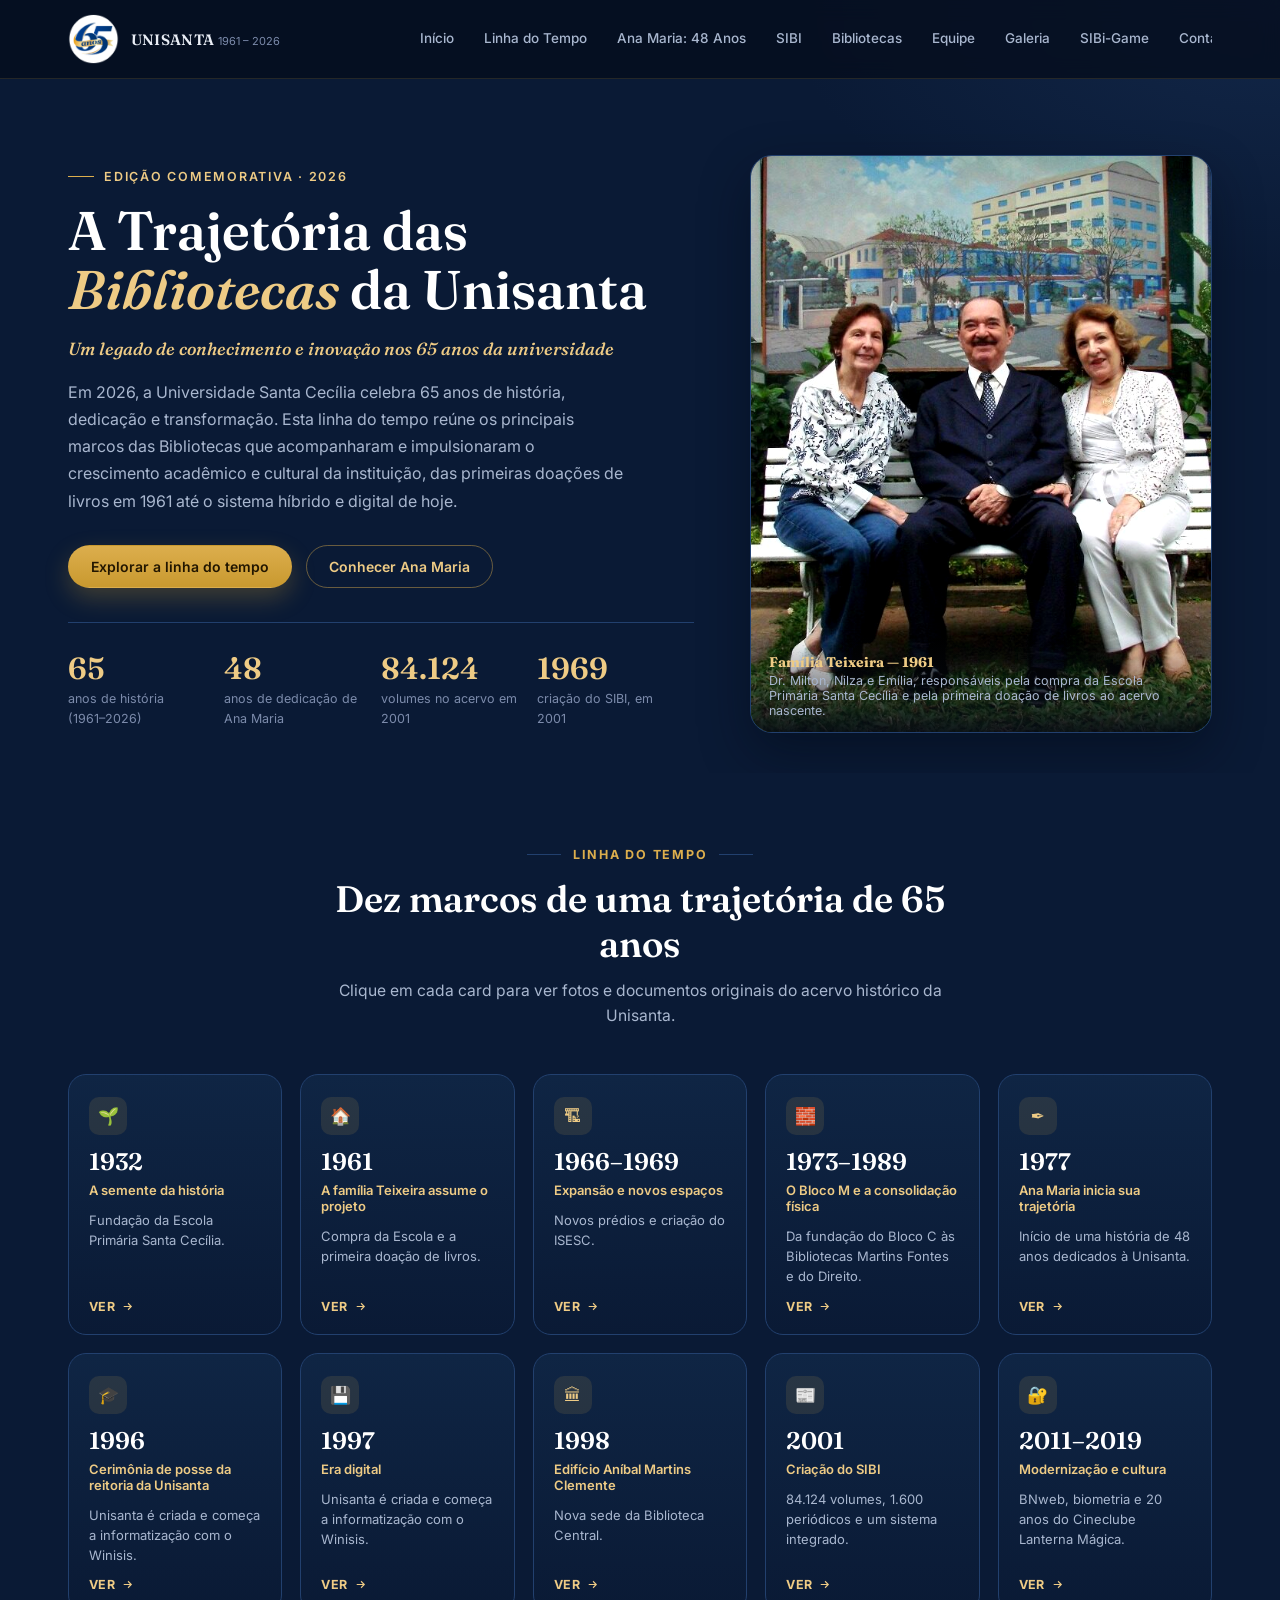
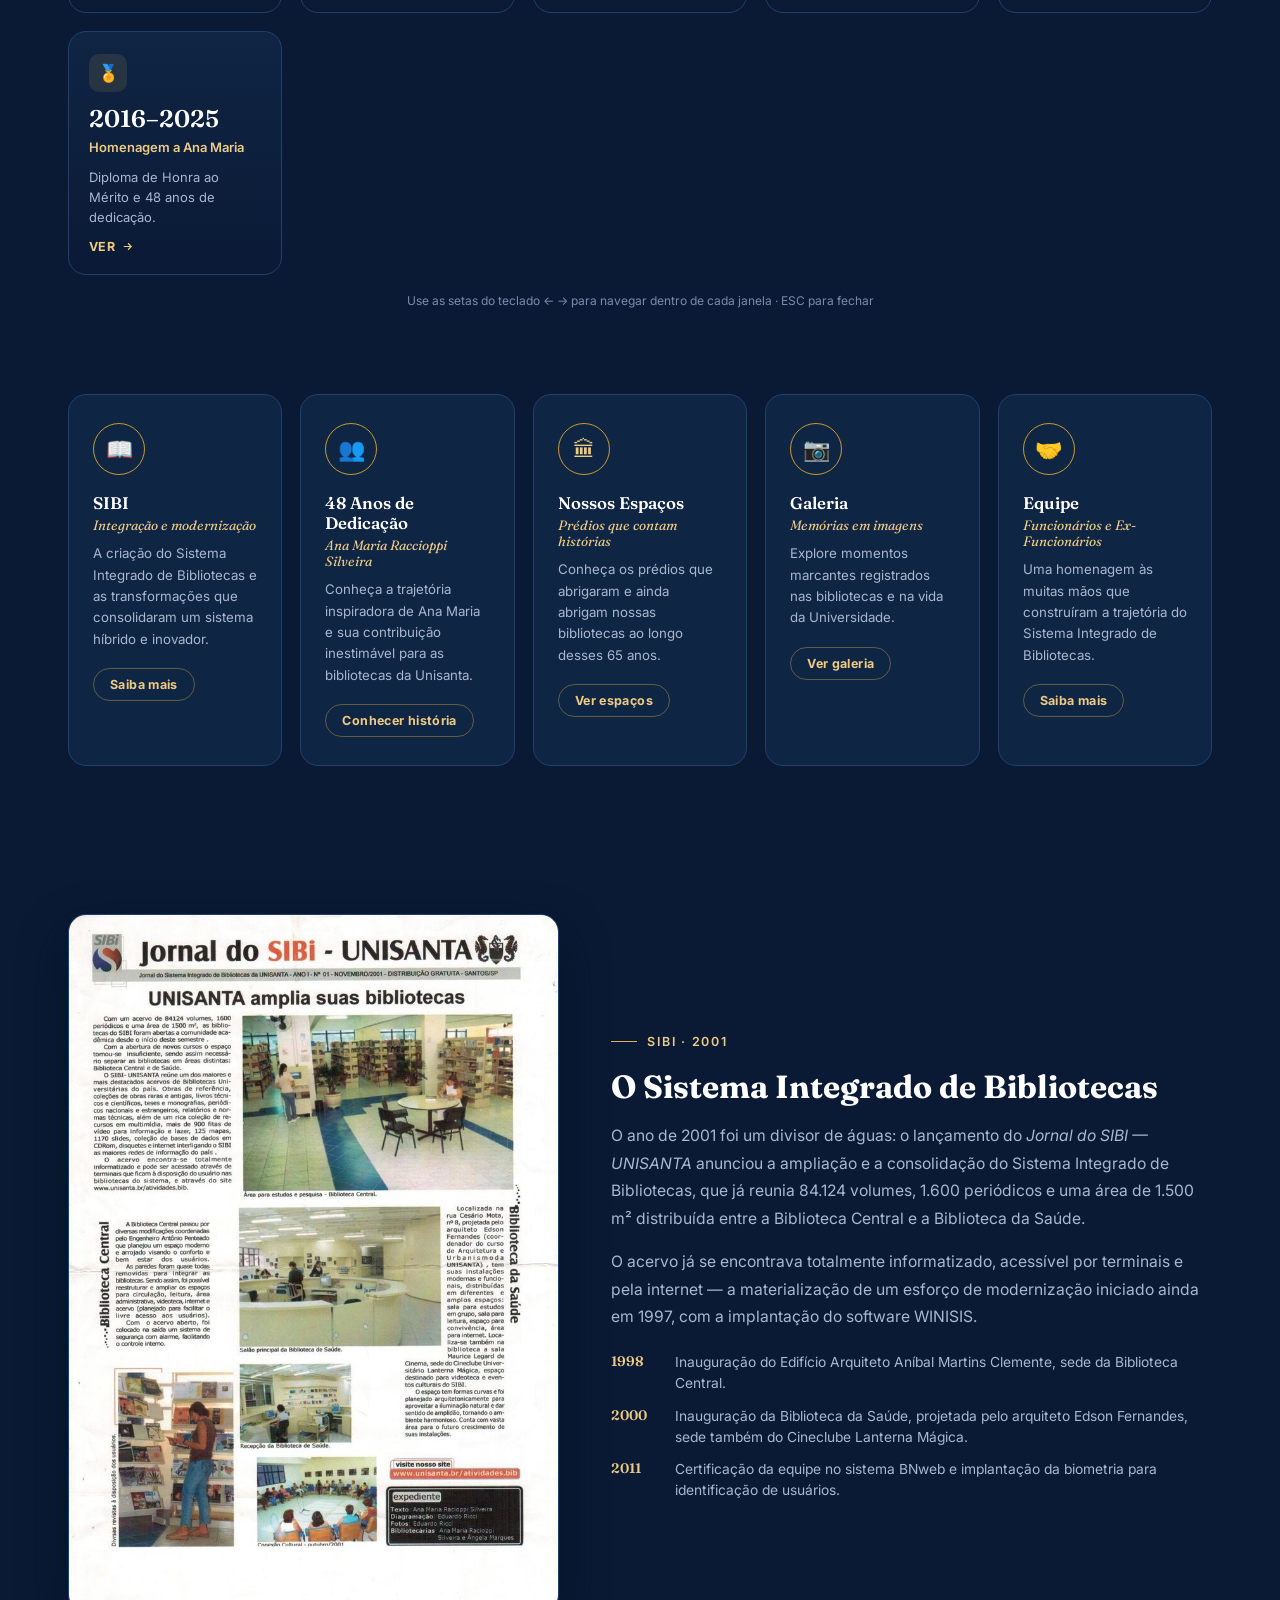
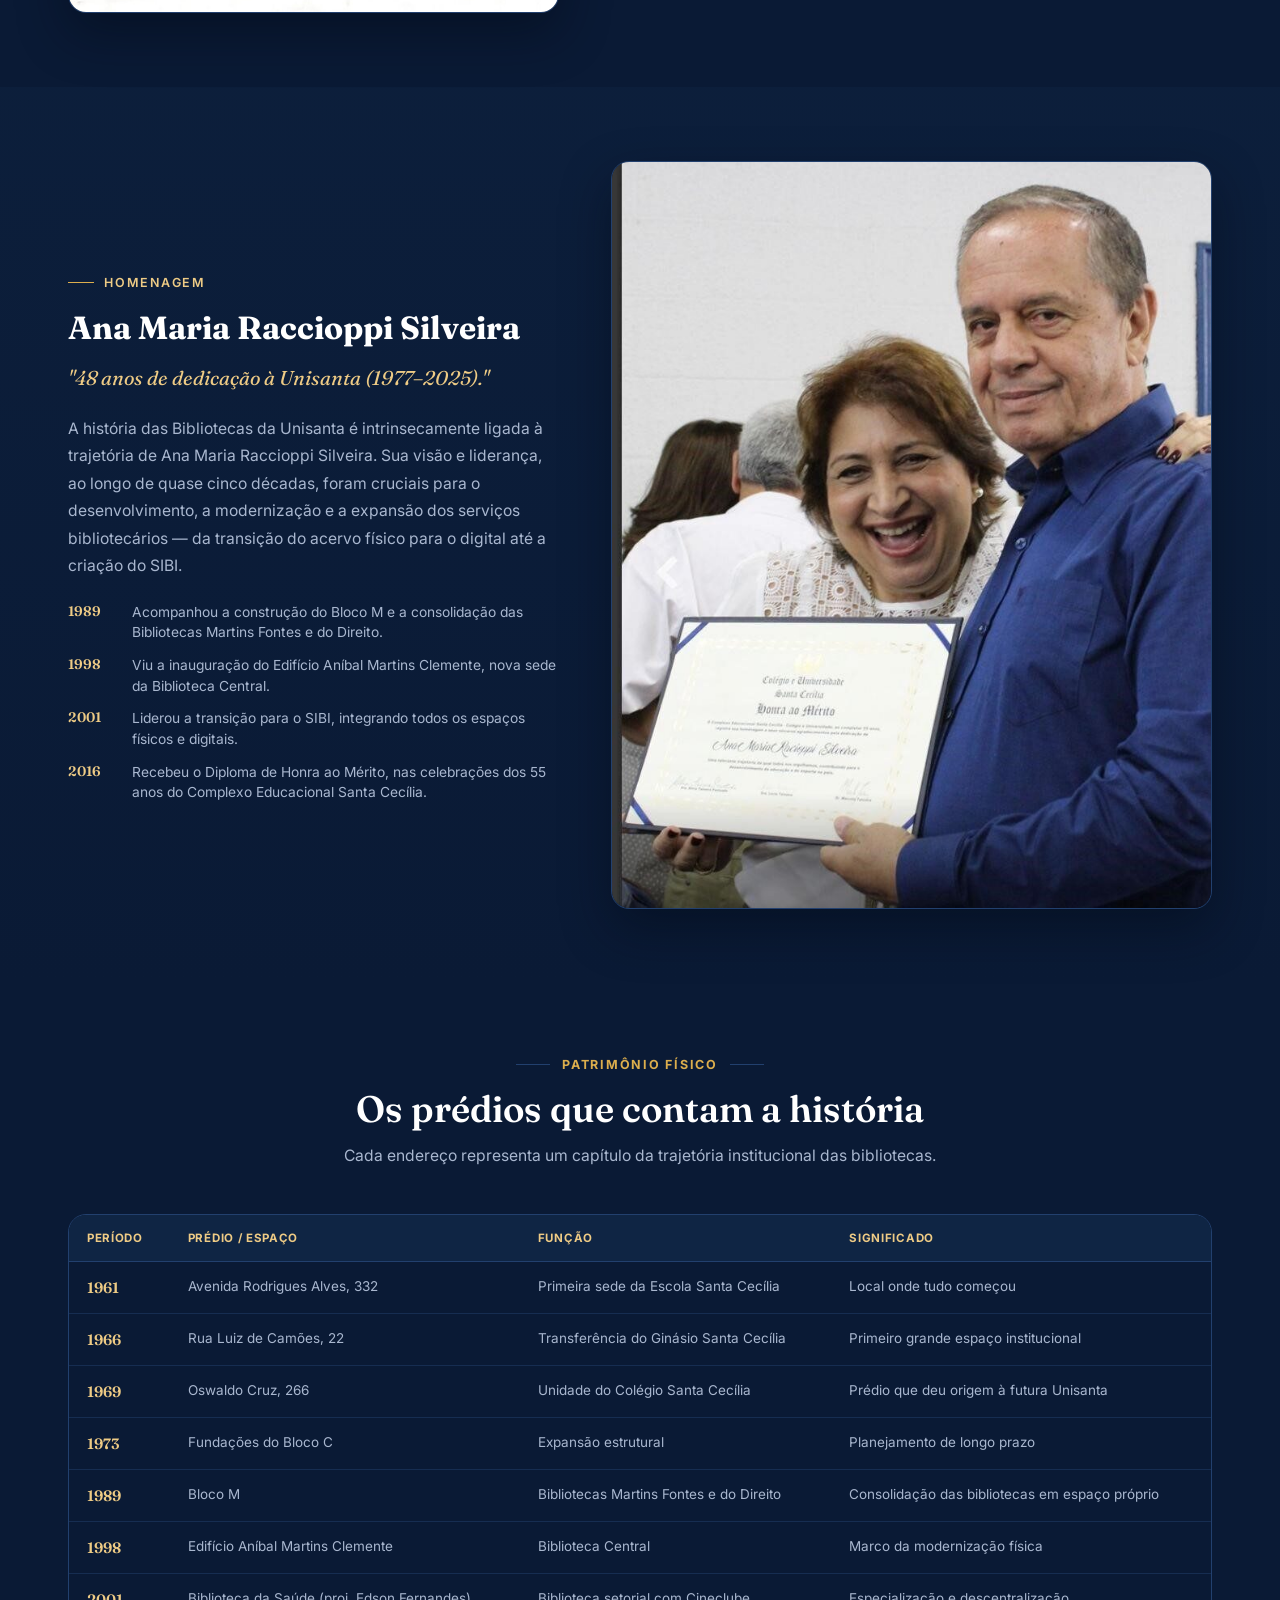
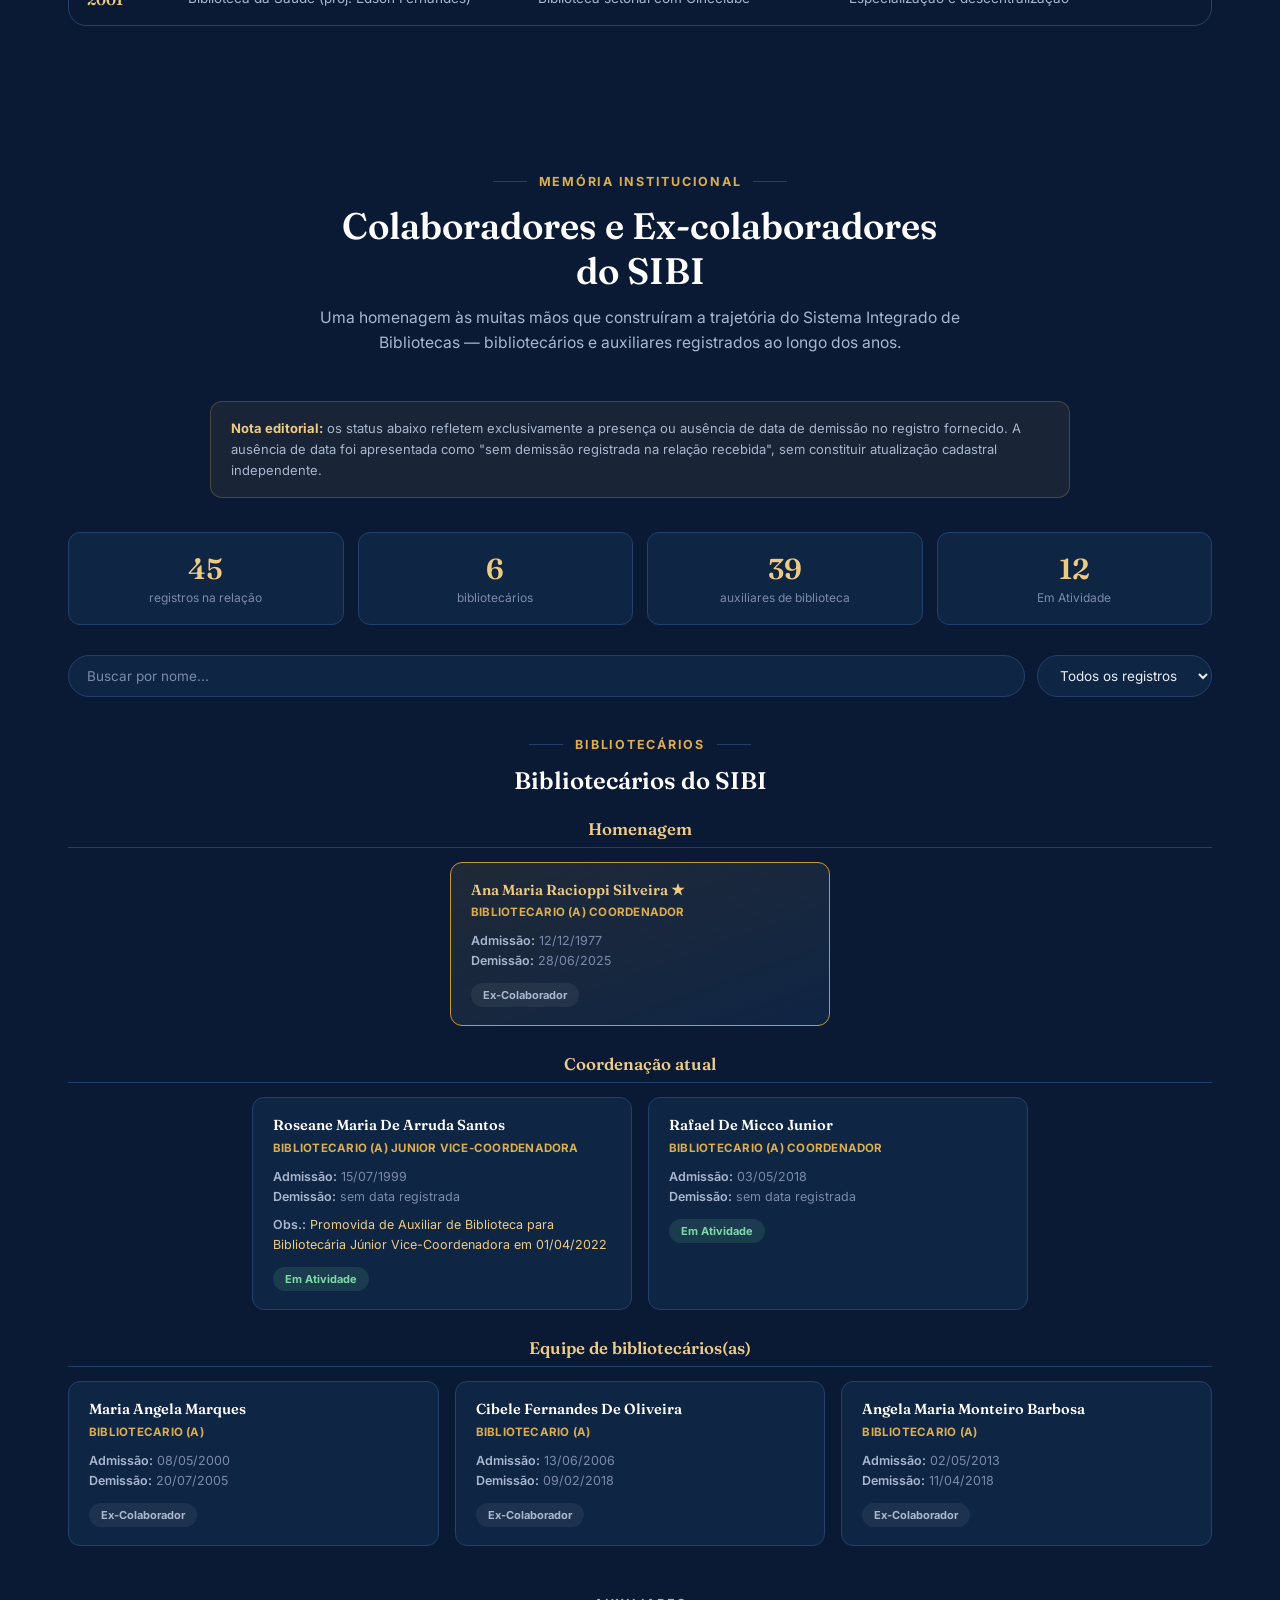
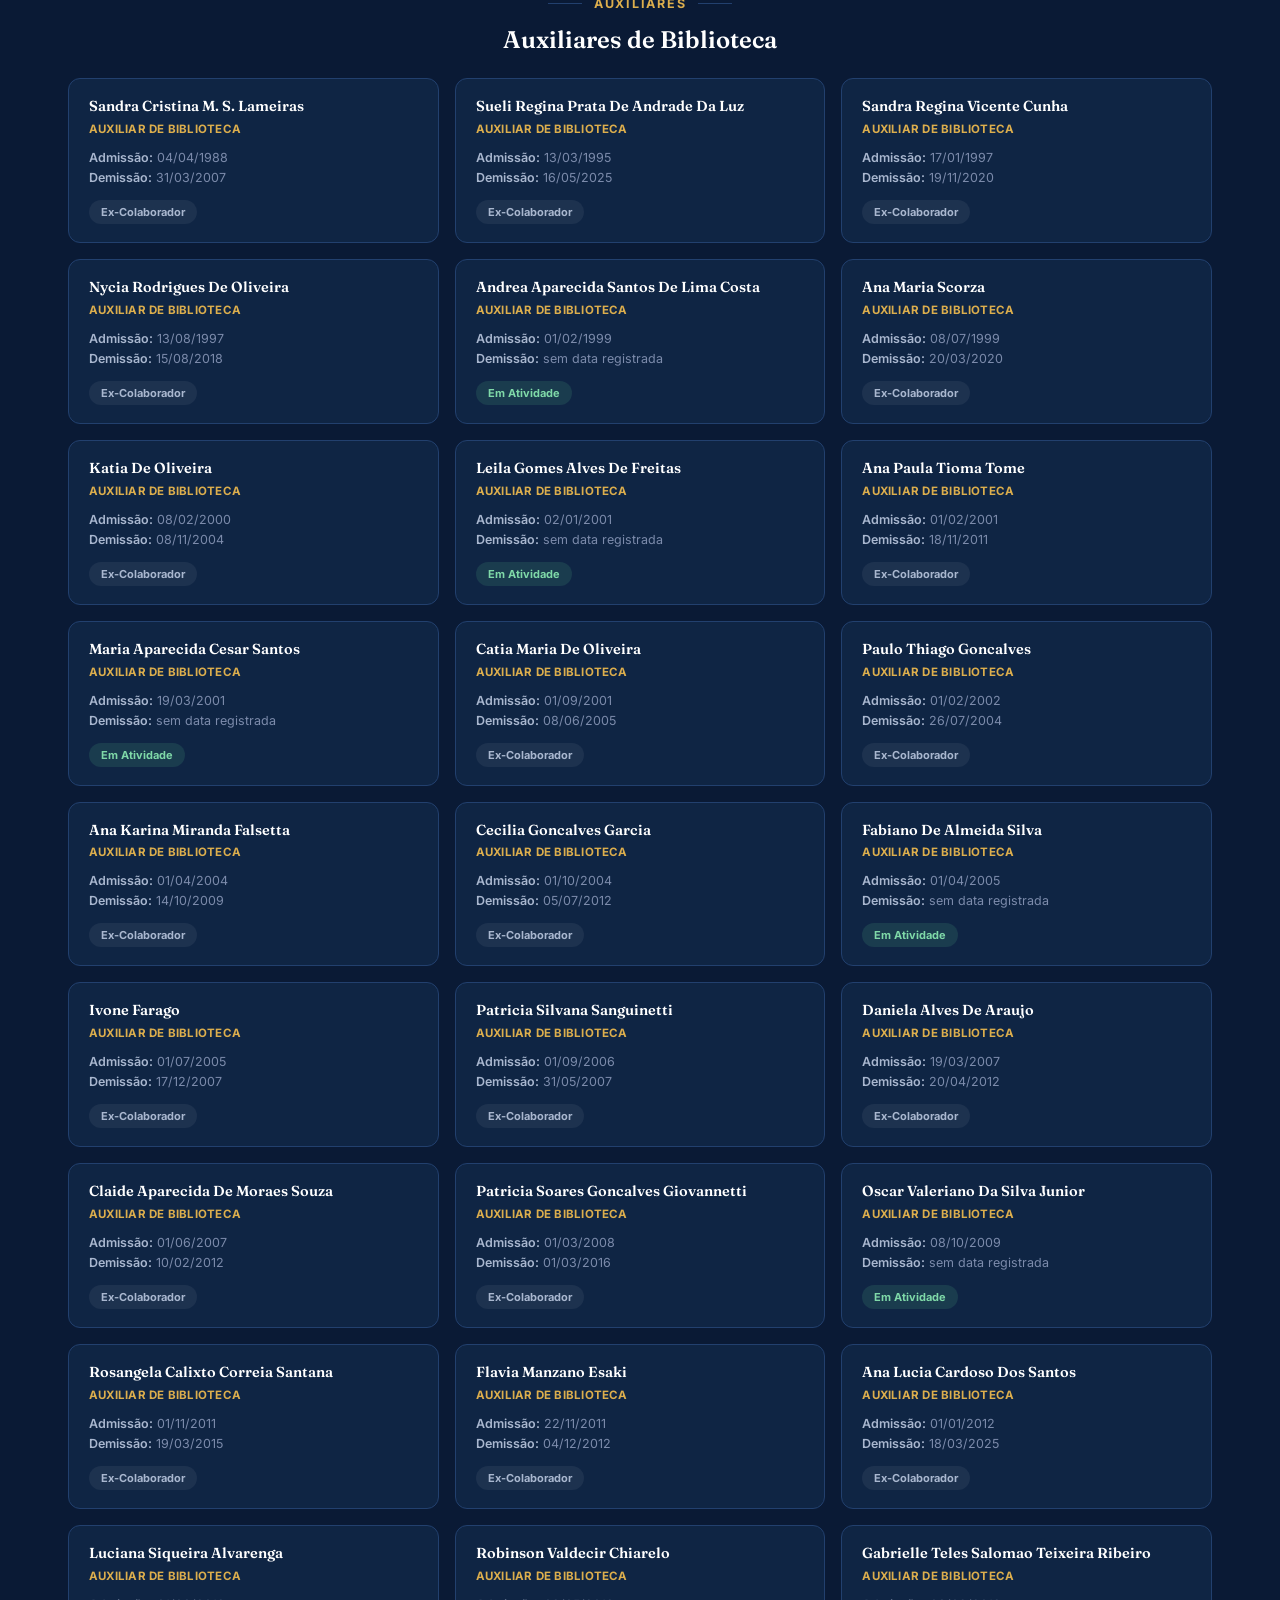
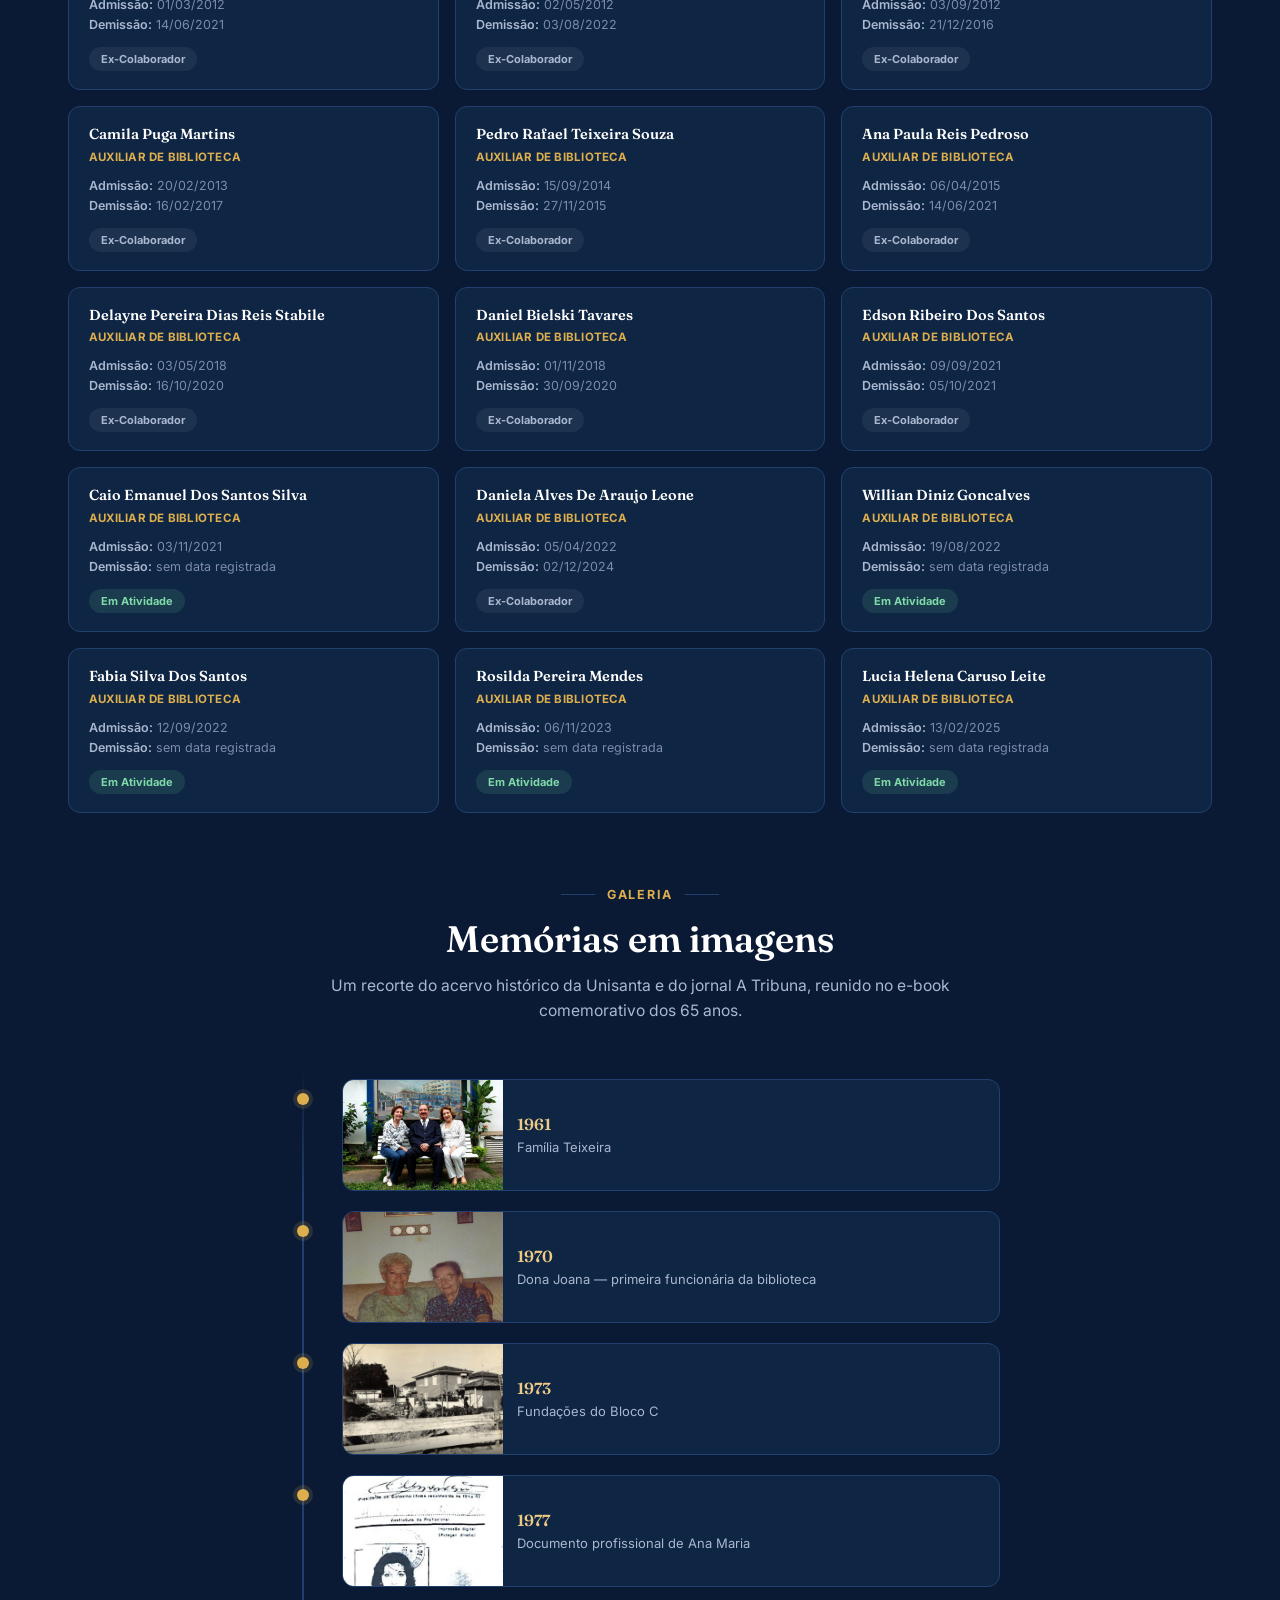
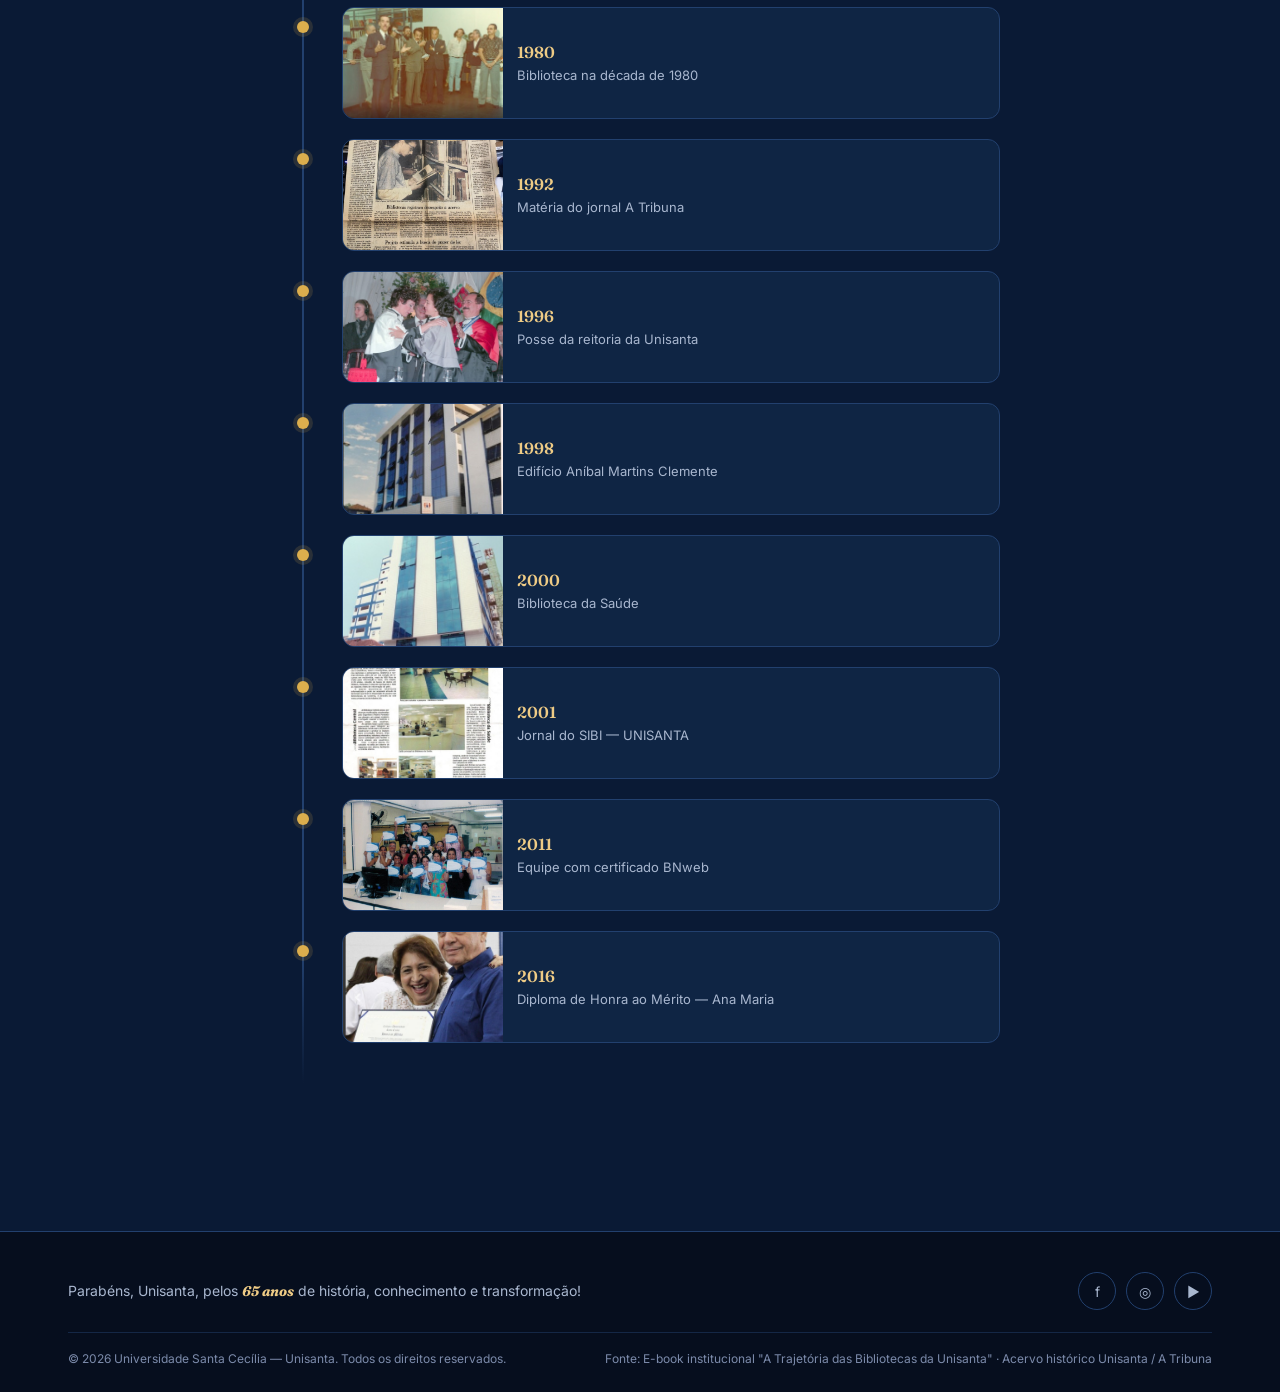
==== commit 6aa519be: "Add files via upload" ====
--- a/index.html
+++ b/index.html
@@ -29,6 +29,7 @@
       <a href="#predios">Bibliotecas</a>
       <a href="#equipe">Equipe</a>
       <a href="#galeria">Galeria</a>
+      <a href="https://sibi-unisanta.github.io/Jogo-tela-cheia/">SIBi-Game</a>
       <a href="#contato">Contato</a>
     </nav>
   </div>
@@ -432,7 +433,51 @@
   {src:"images/2016-diploma-ana-maria.jpg", cap:"Diploma de Honra ao Mérito — Ana Maria", year:"2016"}
 ];
 
-const STAFF = [{"nome_exibicao":"Ana Maria Racioppi Silveira","funcao":"BIBLIOTECARIO (A) COORDENADOR","admissao":"1977-12-12","demissao":"2025-06-28","situacao":"Ex-funcionário","destaque":true, "grupo":"homenagem"},{"nome_exibicao":"Sandra Cristina M. S. Lameiras","funcao":"AUXILIAR DE BIBLIOTECA","admissao":"1988-04-04","demissao":"2007-03-31","situacao":"Ex-funcionário","destaque":false},{"nome_exibicao":"Sueli Regina Prata De Andrade Da Luz","funcao":"AUXILIAR DE BIBLIOTECA","admissao":"1995-03-13","demissao":"2025-05-16","situacao":"Ex-funcionário","destaque":false},{"nome_exibicao":"Sandra Regina Vicente Cunha","funcao":"AUXILIAR DE BIBLIOTECA","admissao":"1997-01-17","demissao":"2020-11-19","situacao":"Ex-funcionário","destaque":false},{"nome_exibicao":"Nycia Rodrigues De Oliveira","funcao":"AUXILIAR DE BIBLIOTECA","admissao":"1997-08-13","demissao":"2018-08-15","situacao":"Ex-funcionário","destaque":false},{"nome_exibicao":"Andrea Aparecida Santos De Lima Costa","funcao":"AUXILIAR DE BIBLIOTECA","admissao":"1999-02-01","demissao":null,"situacao":"Ativo","destaque":false},{"nome_exibicao":"Ana Maria Scorza","funcao":"AUXILIAR DE BIBLIOTECA","admissao":"1999-07-08","demissao":"2020-03-20","situacao":"Ex-funcionário","destaque":false},{"nome_exibicao":"Roseane Maria De Arruda Santos","funcao":"BIBLIOTECARIO (A) JUNIOR VICE-COORDENADORA","admissao":"Auxiliar de biblioteca.1999-07-15","demissao":null,"situacao":"Ativo","destaque":false,"grupo":"coordenacao","observacao":"Promovida de Auxiliar de Biblioteca para Bibliotecária Júnior Vice-Coordenadora em 01/04/2022"},{"nome_exibicao":"Katia De Oliveira","funcao":"AUXILIAR DE BIBLIOTECA","admissao":"2000-02-08","demissao":"2004-11-08","situacao":"Ex-funcionário","destaque":false},{"nome_exibicao":"Maria Angela Marques","funcao":"BIBLIOTECARIO (A)","admissao":"2000-05-08","demissao":"2005-07-20","situacao":"Ex-funcionário","destaque":false},{"nome_exibicao":"Leila Gomes Alves De Freitas","funcao":"AUXILIAR DE BIBLIOTECA","admissao":"2001-01-02","demissao":null,"situacao":"Ativo","destaque":false},{"nome_exibicao":"Ana Paula Tioma Tome","funcao":"AUXILIAR DE BIBLIOTECA","admissao":"2001-02-01","demissao":"2011-11-18","situacao":"Ex-funcionário","destaque":false},{"nome_exibicao":"Maria Aparecida Cesar Santos","funcao":"AUXILIAR DE BIBLIOTECA","admissao":"2001-03-19","demissao":null,"situacao":"Ativo","destaque":false},{"nome_exibicao":"Catia Maria De Oliveira","funcao":"AUXILIAR DE BIBLIOTECA","admissao":"2001-09-01","demissao":"2005-06-08","situacao":"Ex-funcionário","destaque":false},{"nome_exibicao":"Paulo Thiago Goncalves","funcao":"AUXILIAR DE BIBLIOTECA","admissao":"2002-02-01","demissao":"2004-07-26","situacao":"Ex-funcionário","destaque":false},{"nome_exibicao":"Ana Karina Miranda Falsetta","funcao":"AUXILIAR DE BIBLIOTECA","admissao":"2004-04-01","demissao":"2009-10-14","situacao":"Ex-funcionário","destaque":false},{"nome_exibicao":"Cecilia Goncalves Garcia","funcao":"AUXILIAR DE BIBLIOTECA","admissao":"2004-10-01","demissao":"2012-07-05","situacao":"Ex-funcionário","destaque":false},{"nome_exibicao":"Fabiano De Almeida Silva","funcao":"AUXILIAR DE BIBLIOTECA","admissao":"2005-04-01","demissao":null,"situacao":"Ativo","destaque":false},{"nome_exibicao":"Ivone Farago","funcao":"AUXILIAR DE BIBLIOTECA","admissao":"2005-07-01","demissao":"2007-12-17","situacao":"Ex-funcionário","destaque":false},{"nome_exibicao":"Cibele Fernandes De Oliveira","funcao":"BIBLIOTECARIO (A)","admissao":"2006-06-13","demissao":"2018-02-09","situacao":"Ex-funcionário","destaque":false},{"nome_exibicao":"Patricia Silvana Sanguinetti","funcao":"AUXILIAR DE BIBLIOTECA","admissao":"2006-09-01","demissao":"2007-05-31","situacao":"Ex-funcionário","destaque":false},{"nome_exibicao":"Daniela Alves De Araujo","funcao":"AUXILIAR DE BIBLIOTECA","admissao":"2007-03-19","demissao":"2012-04-20","situacao":"Ex-funcionário","destaque":false},{"nome_exibicao":"Claide Aparecida De Moraes Souza","funcao":"AUXILIAR DE BIBLIOTECA","admissao":"2007-06-01","demissao":"2012-02-10","situacao":"Ex-funcionário","destaque":false},{"nome_exibicao":"Patricia Soares Goncalves Giovannetti","funcao":"AUXILIAR DE BIBLIOTECA","admissao":"2008-03-01","demissao":"2016-03-01","situacao":"Ex-funcionário","destaque":false},{"nome_exibicao":"Oscar Valeriano Da Silva Junior","funcao":"AUXILIAR DE BIBLIOTECA","admissao":"2009-10-08","demissao":null,"situacao":"Ativo","destaque":false},{"nome_exibicao":"Rosangela Calixto Correia Santana","funcao":"AUXILIAR DE BIBLIOTECA","admissao":"2011-11-01","demissao":"2015-03-19","situacao":"Ex-funcionário","destaque":false},{"nome_exibicao":"Flavia Manzano Esaki","funcao":"AUXILIAR DE BIBLIOTECA","admissao":"2011-11-22","demissao":"2012-12-04","situacao":"Ex-funcionário","destaque":false},{"nome_exibicao":"Ana Lucia Cardoso Dos Santos","funcao":"AUXILIAR DE BIBLIOTECA","admissao":"2012-01-01","demissao":"2025-03-18","situacao":"Ex-funcionário","destaque":false},{"nome_exibicao":"Luciana Siqueira Alvarenga","funcao":"AUXILIAR DE BIBLIOTECA","admissao":"2012-03-01","demissao":"2021-06-14","situacao":"Ex-funcionário","destaque":false},{"nome_exibicao":"Robinson Valdecir Chiarelo","funcao":"AUXILIAR DE BIBLIOTECA","admissao":"2012-05-02","demissao":"2022-08-03","situacao":"Ex-funcionário","destaque":false},{"nome_exibicao":"Gabrielle Teles Salomao Teixeira Ribeiro","funcao":"AUXILIAR DE BIBLIOTECA","admissao":"2012-09-03","demissao":"2016-12-21","situacao":"Ex-funcionário","destaque":false},{"nome_exibicao":"Camila Puga Martins","funcao":"AUXILIAR DE BIBLIOTECA","admissao":"2013-02-20","demissao":"2017-02-16","situacao":"Ex-funcionário","destaque":false},{"nome_exibicao":"Angela Maria Monteiro Barbosa","funcao":"BIBLIOTECARIO (A)","admissao":"2013-05-02","demissao":"2018-04-11","situacao":"Ex-funcionário","destaque":false},{"nome_exibicao":"Pedro Rafael Teixeira Souza","funcao":"AUXILIAR DE BIBLIOTECA","admissao":"2014-09-15","demissao":"2015-11-27","situacao":"Ex-funcionário","destaque":false},{"nome_exibicao":"Ana Paula Reis Pedroso","funcao":"AUXILIAR DE BIBLIOTECA","admissao":"2015-04-06","demissao":"2021-06-14","situacao":"Ex-funcionário","destaque":false},{"nome_exibicao":"Delayne Pereira Dias Reis Stabile","funcao":"AUXILIAR DE BIBLIOTECA","admissao":"2018-05-03","demissao":"2020-10-16","situacao":"Ex-funcionário","destaque":false},{"nome_exibicao":"Rafael De Micco Junior","funcao":"BIBLIOTECARIO (A) COORDENADOR","admissao":"2018-05-03","demissao":null,"situacao":"Ativo","destaque":false, "grupo":"coordenacao"},{"nome_exibicao":"Daniel Bielski Tavares","funcao":"AUXILIAR DE BIBLIOTECA","admissao":"2018-11-01","demissao":"2020-09-30","situacao":"Ex-funcionário","destaque":false},{"nome_exibicao":"Edson Ribeiro Dos Santos","funcao":"AUXILIAR DE BIBLIOTECA","admissao":"2021-09-09","demissao":"2021-10-05","situacao":"Ex-funcionário","destaque":false},{"nome_exibicao":"Caio Emanuel Dos Santos Silva","funcao":"AUXILIAR DE BIBLIOTECA","admissao":"2021-11-03","demissao":null,"situacao":"Ativo","destaque":false},{"nome_exibicao":"Daniela Alves De Araujo Leone","funcao":"AUXILIAR DE BIBLIOTECA","admissao":"2022-04-05","demissao":"2024-12-02","situacao":"Ex-funcionário","destaque":false},{"nome_exibicao":"Willian Diniz Goncalves","funcao":"AUXILIAR DE BIBLIOTECA","admissao":"2022-08-19","demissao":null,"situacao":"Ativo","destaque":false},{"nome_exibicao":"Fabia Silva Dos Santos","funcao":"AUXILIAR DE BIBLIOTECA","admissao":"2022-09-12","demissao":null,"situacao":"Ativo","destaque":false},{"nome_exibicao":"Rosilda Pereira Mendes","funcao":"AUXILIAR DE BIBLIOTECA","admissao":"2023-11-06","demissao":null,"situacao":"Ativo","destaque":false},{"nome_exibicao":"Lucia Helena Caruso Leite","funcao":"AUXILIAR DE BIBLIOTECA","admissao":"2025-02-13","demissao":null,"situacao":"Ativo","destaque":false}];
+const STAFF = [{"nome_exibicao":"Ana Maria Racioppi Silveira","funcao":"BIBLIOTECARIO (A) COORDENADOR","admissao":"1977-12-12","demissao":"2025-06-28","situacao":"Ex-funcionário","destaque":true, "grupo":"homenagem"},
+{"nome_exibicao":"Sandra Cristina M. S. Lameiras","funcao":"AUXILIAR DE BIBLIOTECA","admissao":"1988-04-04","demissao":"2007-03-31","situacao":"Ex-funcionário","destaque":false},
+{"nome_exibicao":"Sueli Regina Prata De Andrade Da Luz","funcao":"AUXILIAR DE BIBLIOTECA","admissao":"1995-03-13","demissao":"2025-05-16","situacao":"Ex-funcionário","destaque":false},
+{"nome_exibicao":"Sandra Regina Vicente Cunha","funcao":"AUXILIAR DE BIBLIOTECA","admissao":"1997-01-17","demissao":"2020-11-19","situacao":"Ex-funcionário","destaque":false},
+{"nome_exibicao":"Nycia Rodrigues De Oliveira","funcao":"AUXILIAR DE BIBLIOTECA","admissao":"1997-08-13","demissao":"2018-08-15","situacao":"Ex-funcionário","destaque":false},
+{"nome_exibicao":"Andrea Aparecida Santos De Lima Costa","funcao":"AUXILIAR DE BIBLIOTECA","admissao":"1999-02-01","demissao":null,"situacao":"Ativo","destaque":false},
+{"nome_exibicao":"Ana Maria Scorza","funcao":"AUXILIAR DE BIBLIOTECA","admissao":"1999-07-08","demissao":"2020-03-20","situacao":"Ex-funcionário","destaque":false},
+{"nome_exibicao":"Roseane Maria De Arruda Santos","funcao":"BIBLIOTECARIO (A) JUNIOR VICE-COORDENADORA","admissao":"1999-07-15","demissao":null,"situacao":"Ativo","destaque":false,"grupo":"coordenacao","observacao":"Promovida de Auxiliar de Biblioteca para Bibliotecária Júnior Vice-Coordenadora em 01/04/2022"},
+{"nome_exibicao":"Katia De Oliveira","funcao":"AUXILIAR DE BIBLIOTECA","admissao":"2000-02-08","demissao":"2004-11-08","situacao":"Ex-funcionário","destaque":false},
+{"nome_exibicao":"Maria Angela Marques","funcao":"BIBLIOTECARIO (A)","admissao":"2000-05-08","demissao":"2005-07-20","situacao":"Ex-funcionário","destaque":false},
+{"nome_exibicao":"Leila Gomes Alves De Freitas","funcao":"AUXILIAR DE BIBLIOTECA","admissao":"2001-01-02","demissao":null,"situacao":"Ativo","destaque":false},
+{"nome_exibicao":"Ana Paula Tioma Tome","funcao":"AUXILIAR DE BIBLIOTECA","admissao":"2001-02-01","demissao":"2011-11-18","situacao":"Ex-funcionário","destaque":false},
+{"nome_exibicao":"Maria Aparecida Cesar Santos","funcao":"AUXILIAR DE BIBLIOTECA","admissao":"2001-03-19","demissao":null,"situacao":"Ativo","destaque":false},
+{"nome_exibicao":"Catia Maria De Oliveira","funcao":"AUXILIAR DE BIBLIOTECA","admissao":"2001-09-01","demissao":"2005-06-08","situacao":"Ex-funcionário","destaque":false},
+{"nome_exibicao":"Paulo Thiago Goncalves","funcao":"AUXILIAR DE BIBLIOTECA","admissao":"2002-02-01","demissao":"2004-07-26","situacao":"Ex-funcionário","destaque":false},
+{"nome_exibicao":"Ana Karina Miranda Falsetta","funcao":"AUXILIAR DE BIBLIOTECA","admissao":"2004-04-01","demissao":"2009-10-14","situacao":"Ex-funcionário","destaque":false},
+{"nome_exibicao":"Cecilia Goncalves Garcia","funcao":"AUXILIAR DE BIBLIOTECA","admissao":"2004-10-01","demissao":"2012-07-05","situacao":"Ex-funcionário","destaque":false},
+{"nome_exibicao":"Fabiano De Almeida Silva","funcao":"AUXILIAR DE BIBLIOTECA","admissao":"2005-04-01","demissao":null,"situacao":"Ativo","destaque":false},
+{"nome_exibicao":"Ivone Farago","funcao":"AUXILIAR DE BIBLIOTECA","admissao":"2005-07-01","demissao":"2007-12-17","situacao":"Ex-funcionário","destaque":false},
+{"nome_exibicao":"Cibele Fernandes De Oliveira","funcao":"BIBLIOTECARIO (A)","admissao":"2006-06-13","demissao":"2018-02-09","situacao":"Ex-funcionário","destaque":false},
+{"nome_exibicao":"Patricia Silvana Sanguinetti","funcao":"AUXILIAR DE BIBLIOTECA","admissao":"2006-09-01","demissao":"2007-05-31","situacao":"Ex-funcionário","destaque":false},
+{"nome_exibicao":"Daniela Alves De Araujo","funcao":"AUXILIAR DE BIBLIOTECA","admissao":"2007-03-19","demissao":"2012-04-20","situacao":"Ex-funcionário","destaque":false},
+{"nome_exibicao":"Claide Aparecida De Moraes Souza","funcao":"AUXILIAR DE BIBLIOTECA","admissao":"2007-06-01","demissao":"2012-02-10","situacao":"Ex-funcionário","destaque":false},
+{"nome_exibicao":"Patricia Soares Goncalves Giovannetti","funcao":"AUXILIAR DE BIBLIOTECA","admissao":"2008-03-01","demissao":"2016-03-01","situacao":"Ex-funcionário","destaque":false},
+{"nome_exibicao":"Oscar Valeriano Da Silva Junior","funcao":"AUXILIAR DE BIBLIOTECA","admissao":"2009-10-08","demissao":null,"situacao":"Ativo","destaque":false},
+{"nome_exibicao":"Rosangela Calixto Correia Santana","funcao":"AUXILIAR DE BIBLIOTECA","admissao":"2011-11-01","demissao":"2015-03-19","situacao":"Ex-funcionário","destaque":false},
+{"nome_exibicao":"Flavia Manzano Esaki","funcao":"AUXILIAR DE BIBLIOTECA","admissao":"2011-11-22","demissao":"2012-12-04","situacao":"Ex-funcionário","destaque":false},
+{"nome_exibicao":"Ana Lucia Cardoso Dos Santos","funcao":"AUXILIAR DE BIBLIOTECA","admissao":"2012-01-01","demissao":"2025-03-18","situacao":"Ex-funcionário","destaque":false},
+{"nome_exibicao":"Luciana Siqueira Alvarenga","funcao":"AUXILIAR DE BIBLIOTECA","admissao":"2012-03-01","demissao":"2021-06-14","situacao":"Ex-funcionário","destaque":false},
+{"nome_exibicao":"Robinson Valdecir Chiarelo","funcao":"AUXILIAR DE BIBLIOTECA","admissao":"2012-05-02","demissao":"2022-08-03","situacao":"Ex-funcionário","destaque":false},
+{"nome_exibicao":"Gabrielle Teles Salomao Teixeira Ribeiro","funcao":"AUXILIAR DE BIBLIOTECA","admissao":"2012-09-03","demissao":"2016-12-21","situacao":"Ex-funcionário","destaque":false},
+{"nome_exibicao":"Camila Puga Martins","funcao":"AUXILIAR DE BIBLIOTECA","admissao":"2013-02-20","demissao":"2017-02-16","situacao":"Ex-funcionário","destaque":false},
+{"nome_exibicao":"Angela Maria Monteiro Barbosa","funcao":"BIBLIOTECARIO (A)","admissao":"2013-05-02","demissao":"2018-04-11","situacao":"Ex-funcionário","destaque":false},
+{"nome_exibicao":"Pedro Rafael Teixeira Souza","funcao":"AUXILIAR DE BIBLIOTECA","admissao":"2014-09-15","demissao":"2015-11-27","situacao":"Ex-funcionário","destaque":false},
+{"nome_exibicao":"Ana Paula Reis Pedroso","funcao":"AUXILIAR DE BIBLIOTECA","admissao":"2015-04-06","demissao":"2021-06-14","situacao":"Ex-funcionário","destaque":false},
+{"nome_exibicao":"Delayne Pereira Dias Reis Stabile","funcao":"AUXILIAR DE BIBLIOTECA","admissao":"2018-05-03","demissao":"2020-10-16","situacao":"Ex-funcionário","destaque":false},
+{"nome_exibicao":"Rafael De Micco Junior","funcao":"BIBLIOTECARIO (A) COORDENADOR","admissao":"2018-05-03","demissao":null,"situacao":"Ativo","destaque":false, "grupo":"coordenacao"},
+{"nome_exibicao":"Daniel Bielski Tavares","funcao":"AUXILIAR DE BIBLIOTECA","admissao":"2018-11-01","demissao":"2020-09-30","situacao":"Ex-funcionário","destaque":false},
+{"nome_exibicao":"Edson Ribeiro Dos Santos","funcao":"AUXILIAR DE BIBLIOTECA","admissao":"2021-09-09","demissao":"2021-10-05","situacao":"Ex-funcionário","destaque":false},
+{"nome_exibicao":"Caio Emanuel Dos Santos Silva","funcao":"AUXILIAR DE BIBLIOTECA","admissao":"2021-11-03","demissao":null,"situacao":"Ativo","destaque":false},
+{"nome_exibicao":"Daniela Alves De Araujo Leone","funcao":"AUXILIAR DE BIBLIOTECA","admissao":"2022-04-05","demissao":"2024-12-02","situacao":"Ex-funcionário","destaque":false},
+{"nome_exibicao":"Willian Diniz Goncalves","funcao":"AUXILIAR DE BIBLIOTECA","admissao":"2022-08-19","demissao":null,"situacao":"Ativo","destaque":false},
+{"nome_exibicao":"Fabia Silva Dos Santos","funcao":"AUXILIAR DE BIBLIOTECA","admissao":"2022-09-12","demissao":null,"situacao":"Ativo","destaque":false},
+{"nome_exibicao":"Rosilda Pereira Mendes","funcao":"AUXILIAR DE BIBLIOTECA","admissao":"2023-11-06","demissao":null,"situacao":"Ativo","destaque":false},
+{"nome_exibicao":"Lucia Helena Caruso Leite","funcao":"AUXILIAR DE BIBLIOTECA","admissao":"2025-02-13","demissao":null,"situacao":"Ativo","destaque":false}];
 
 function dateBR(v){
   if(!v) return 'sem data registrada';
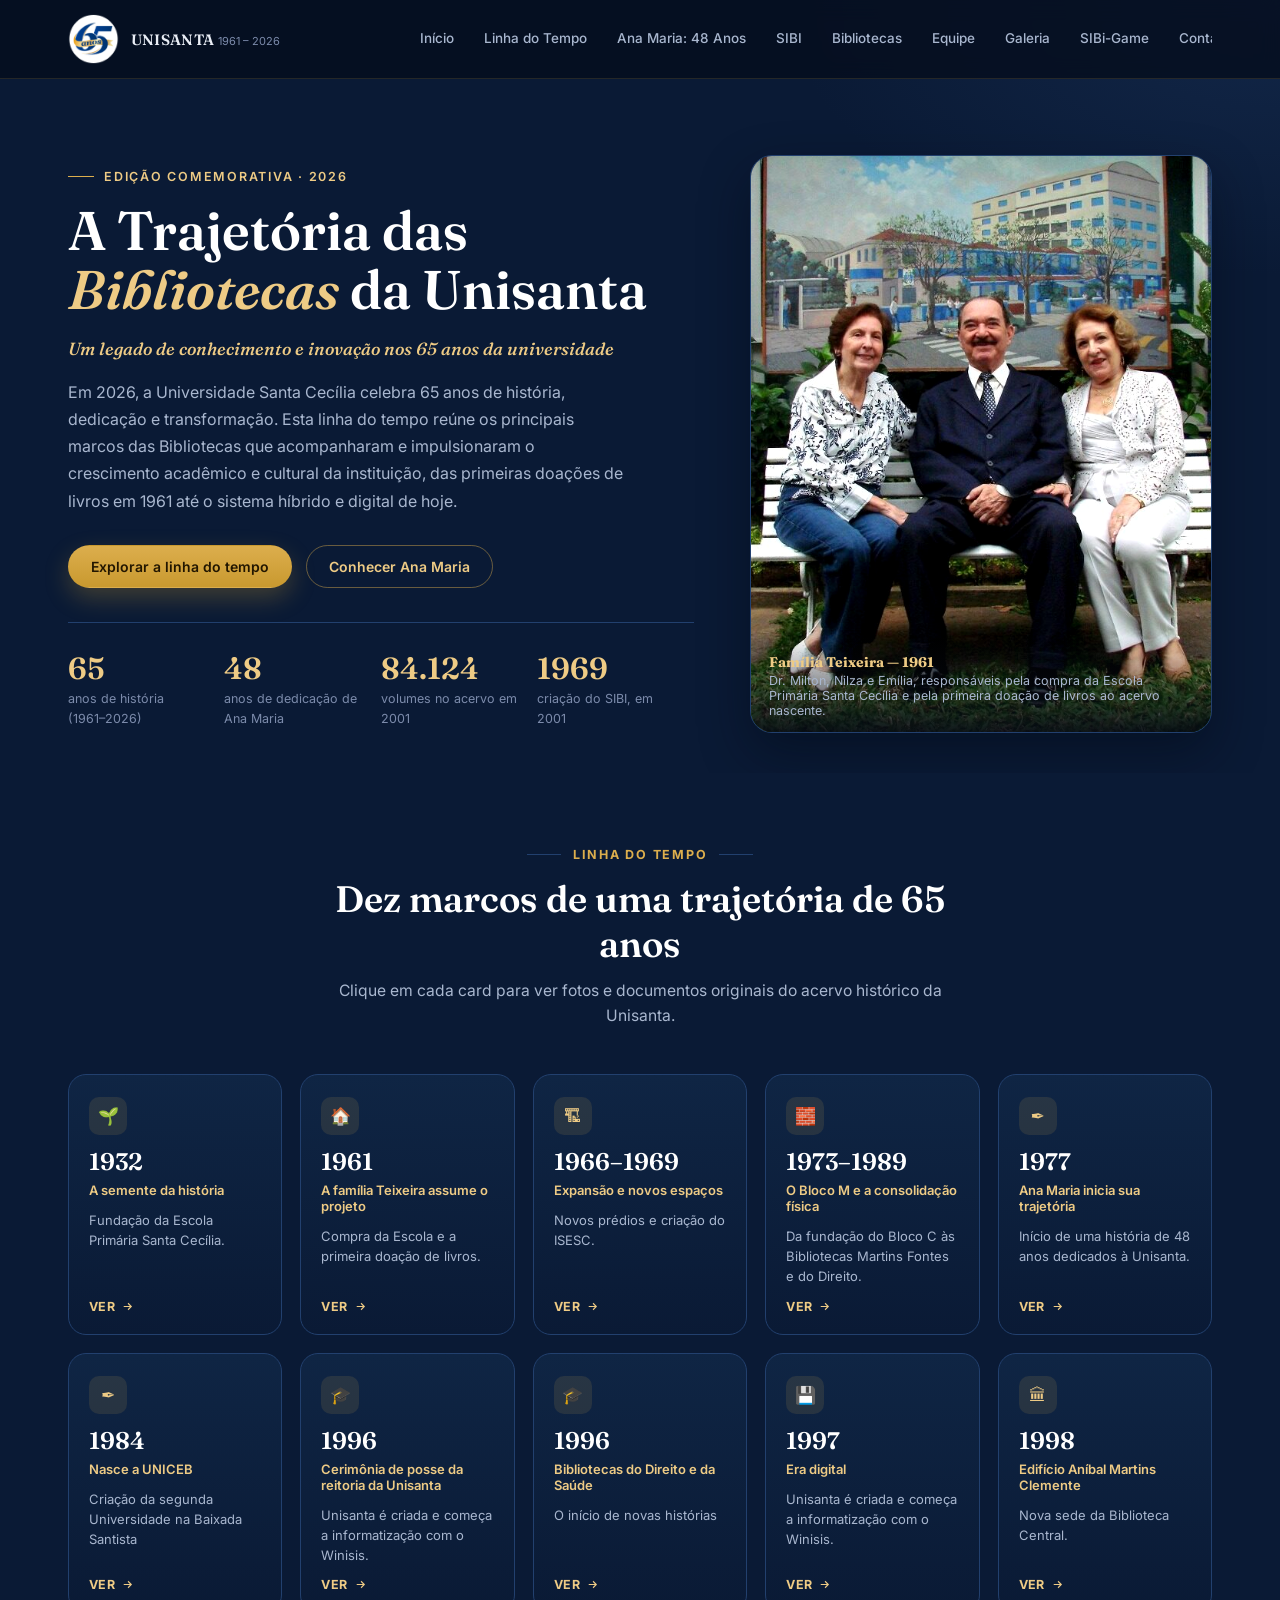
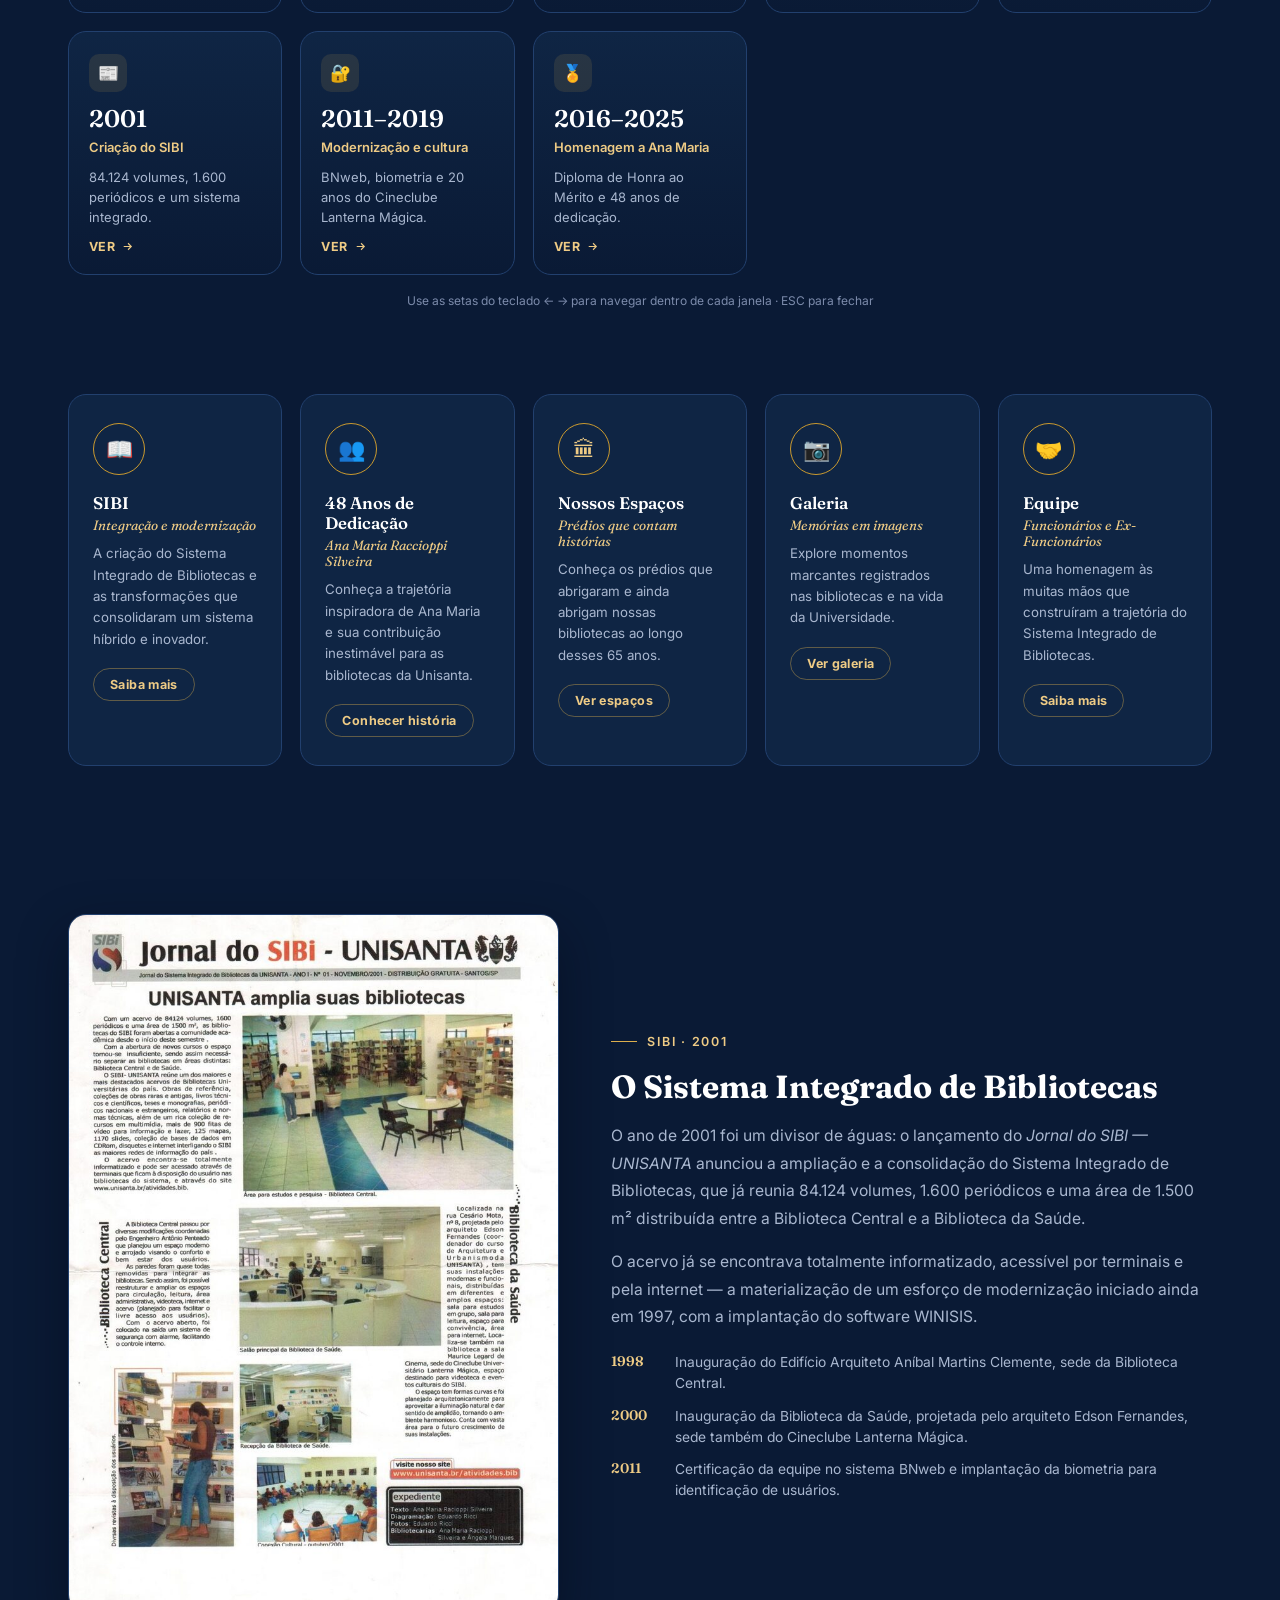
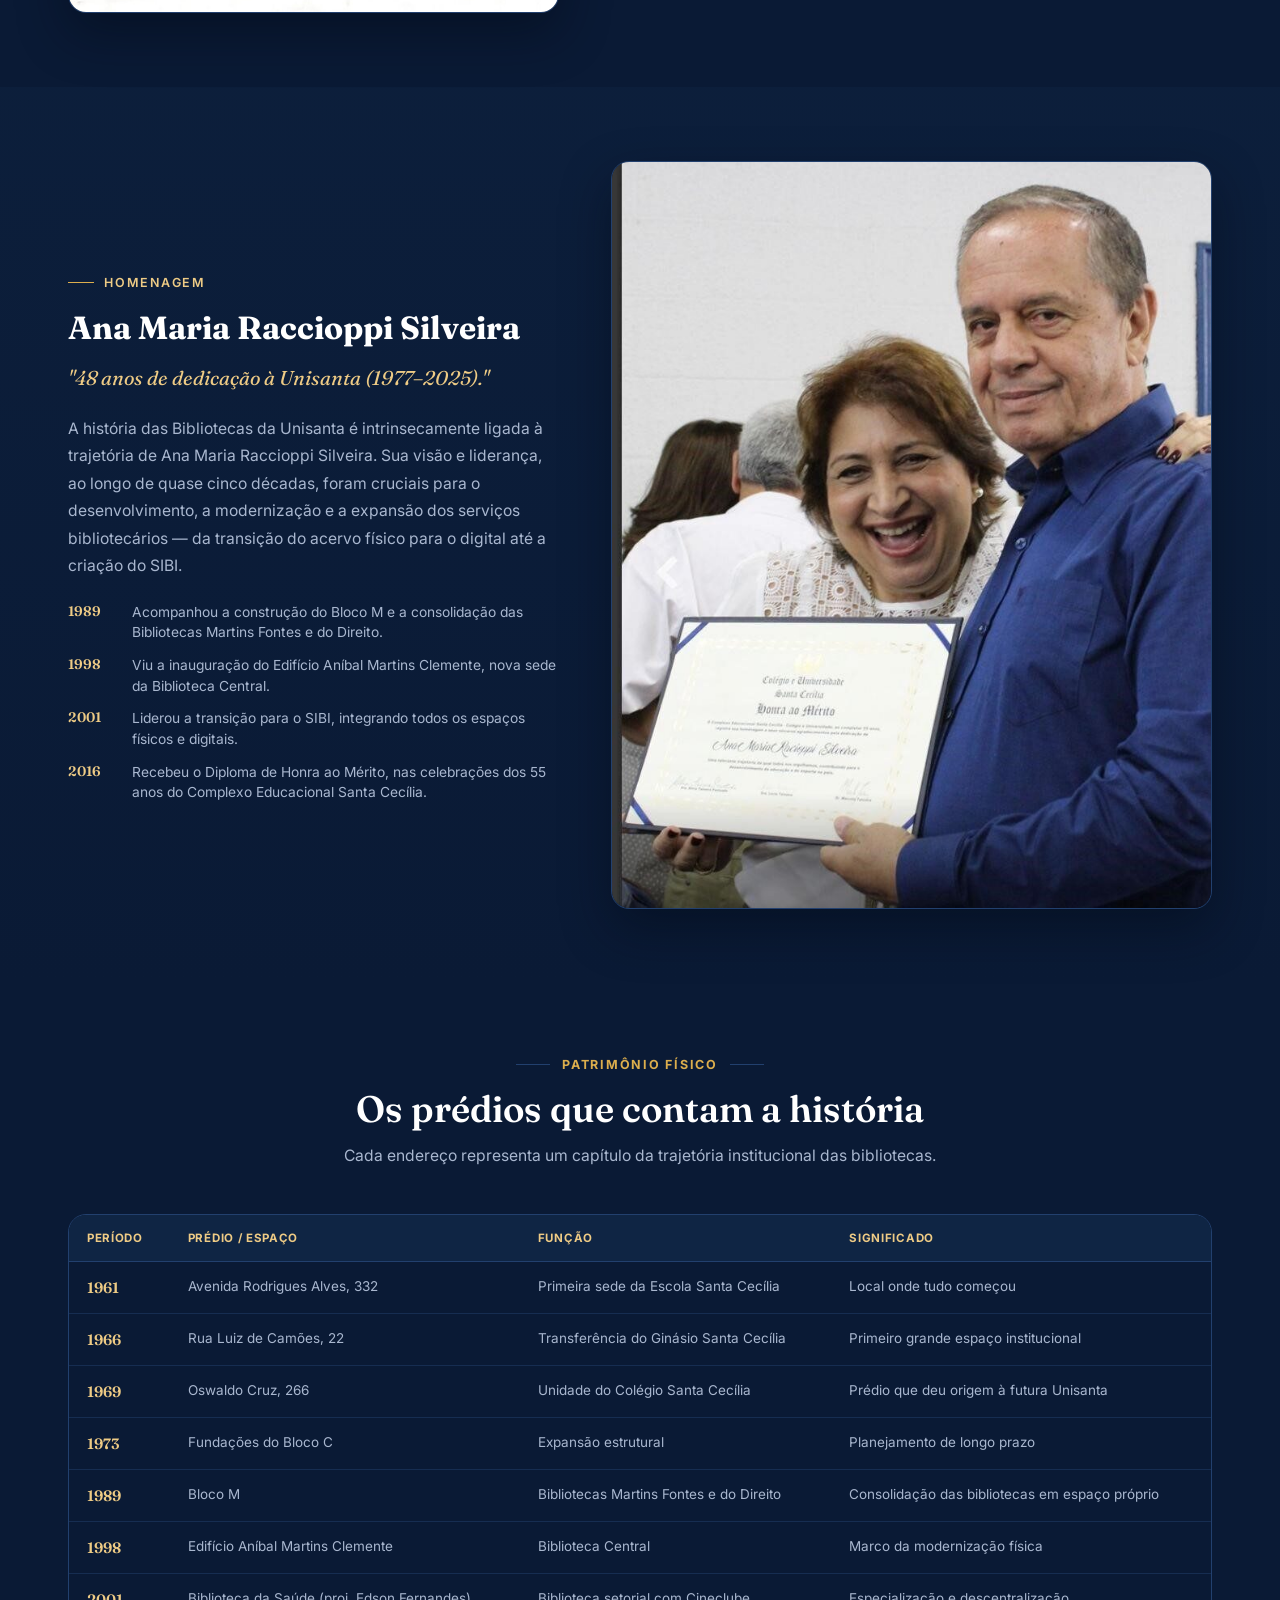
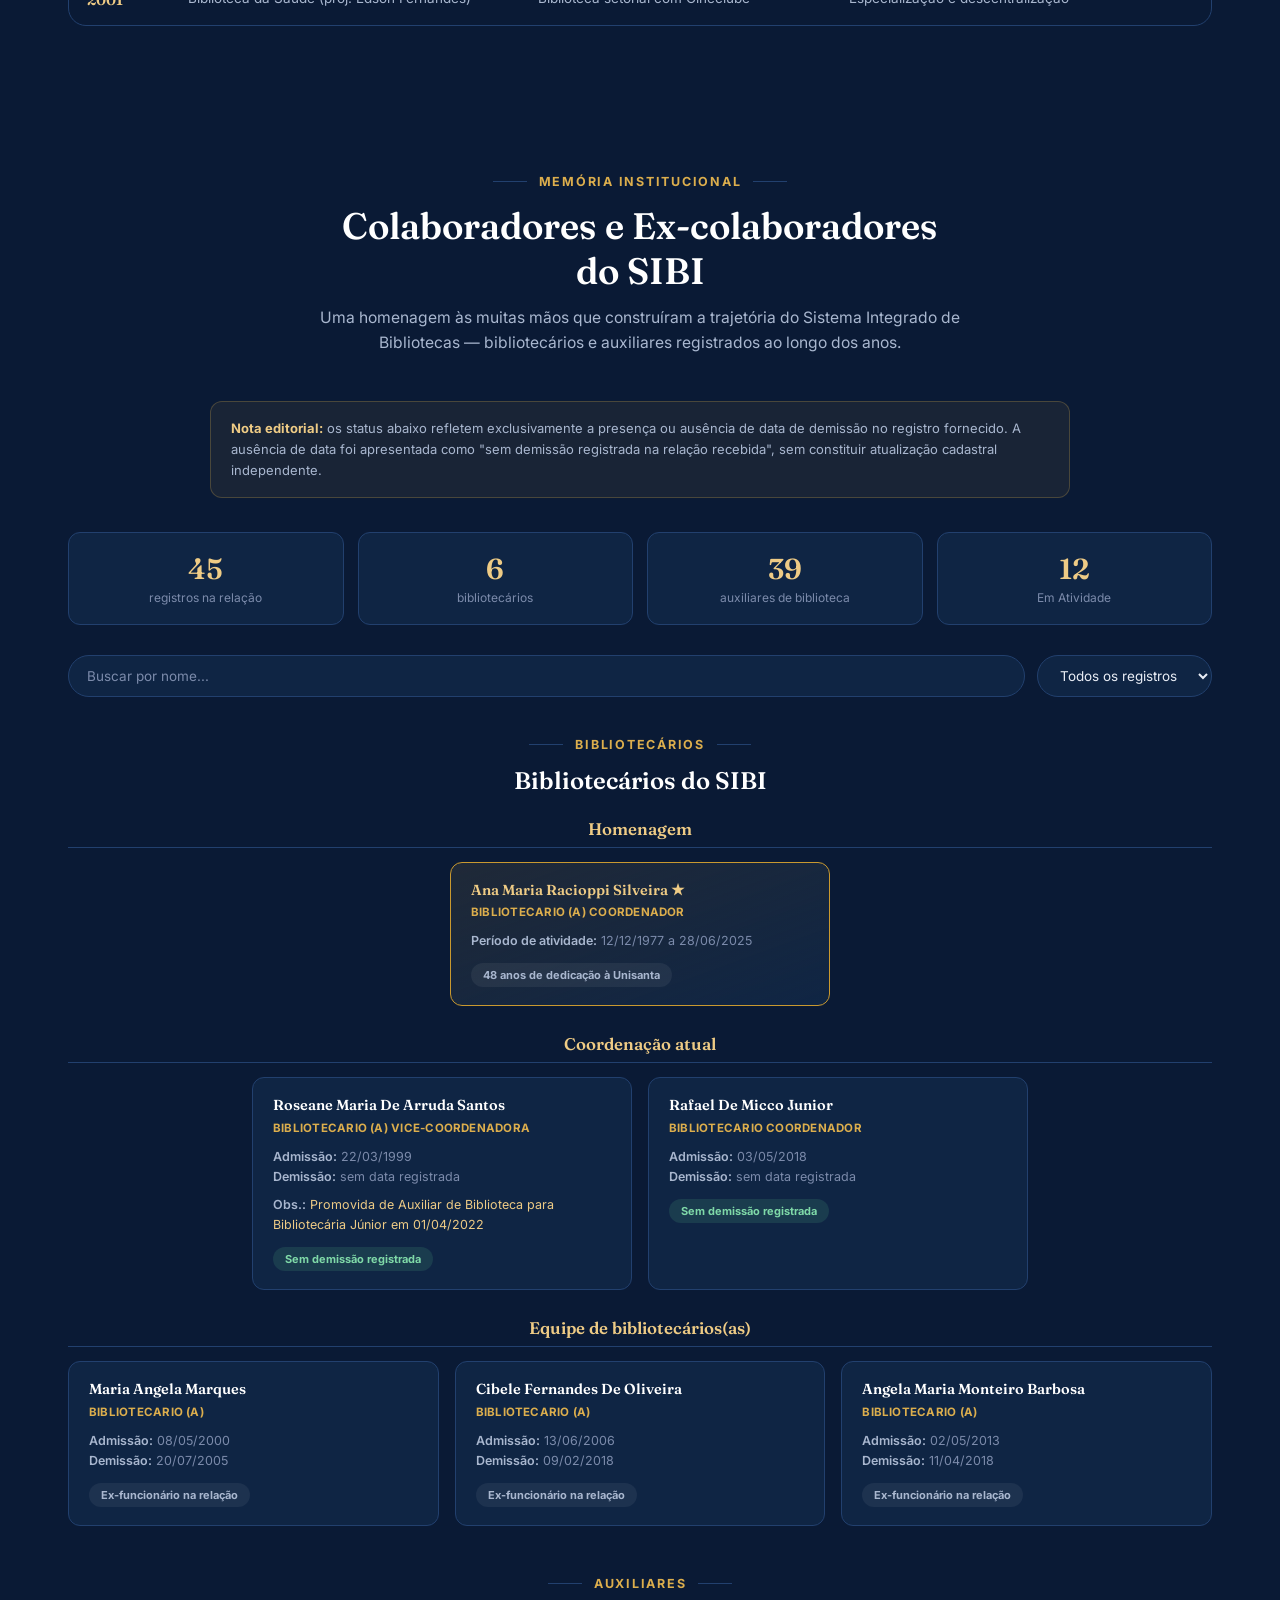
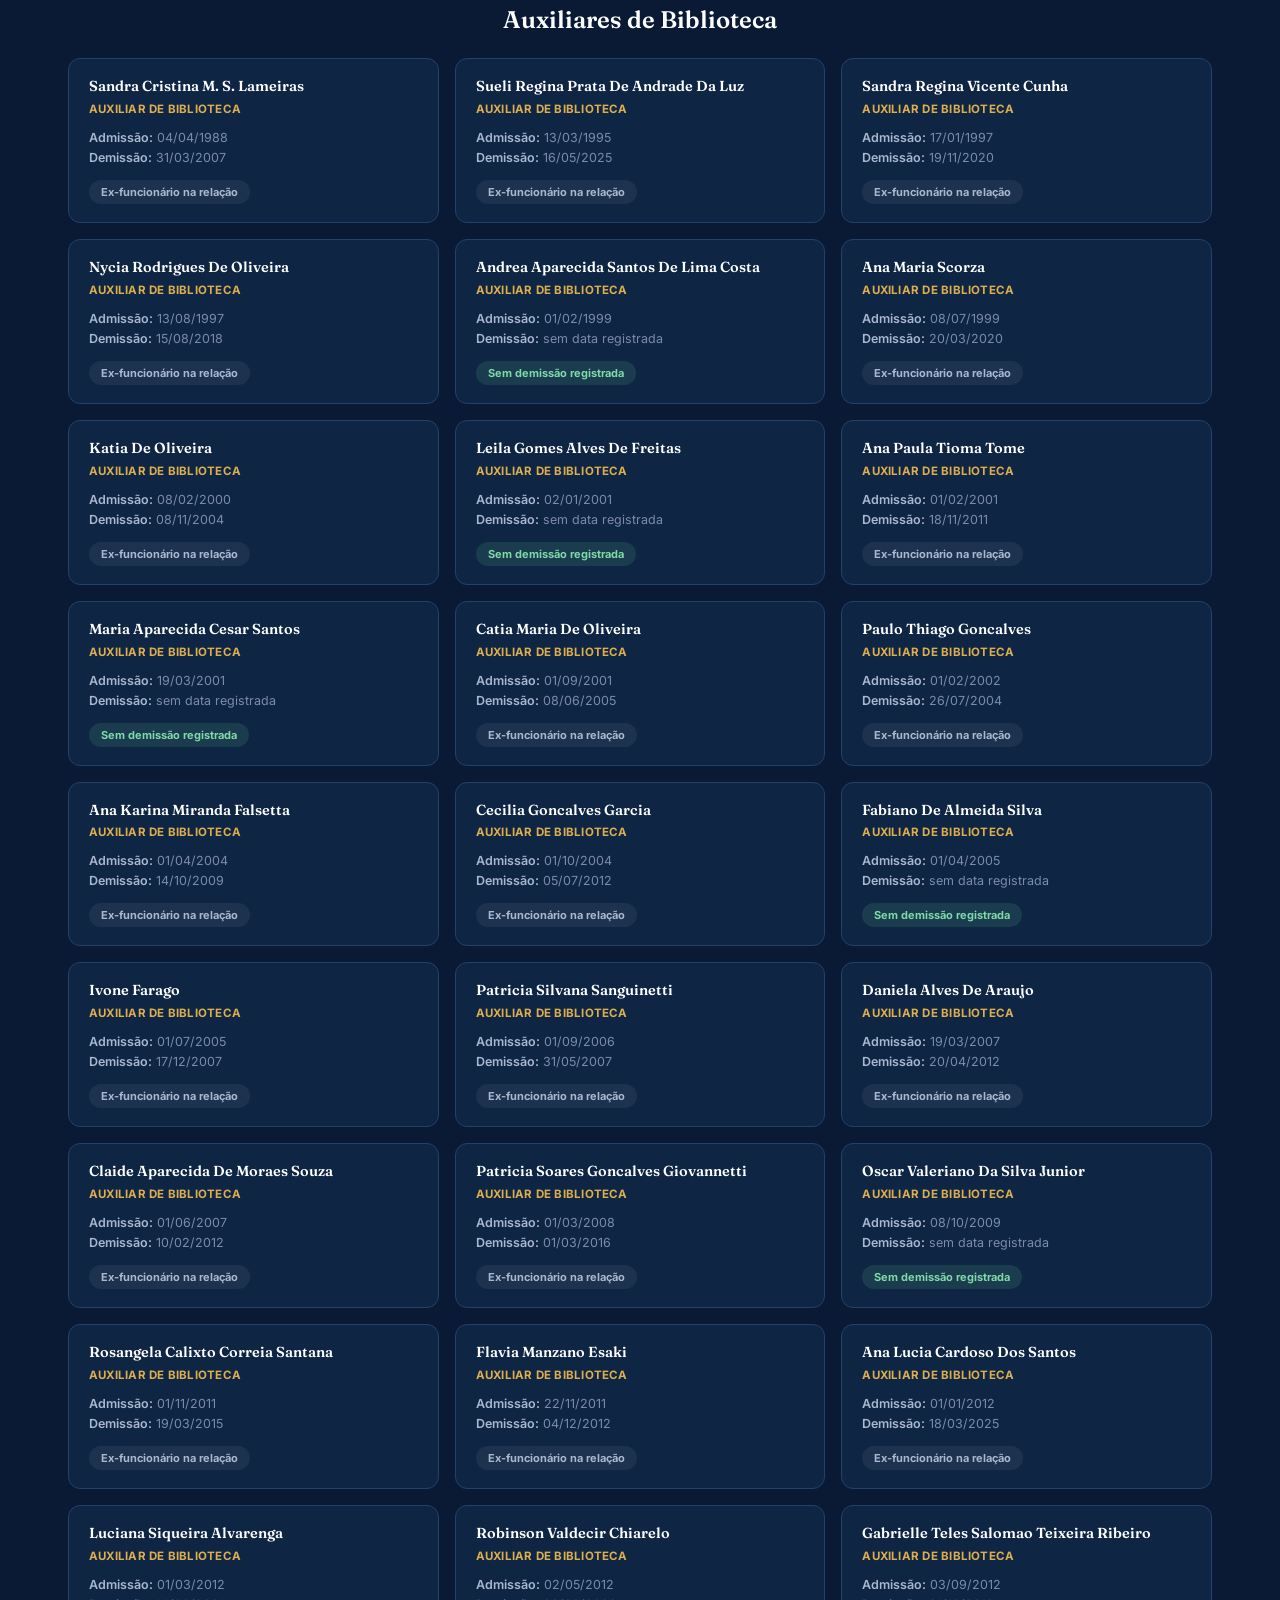
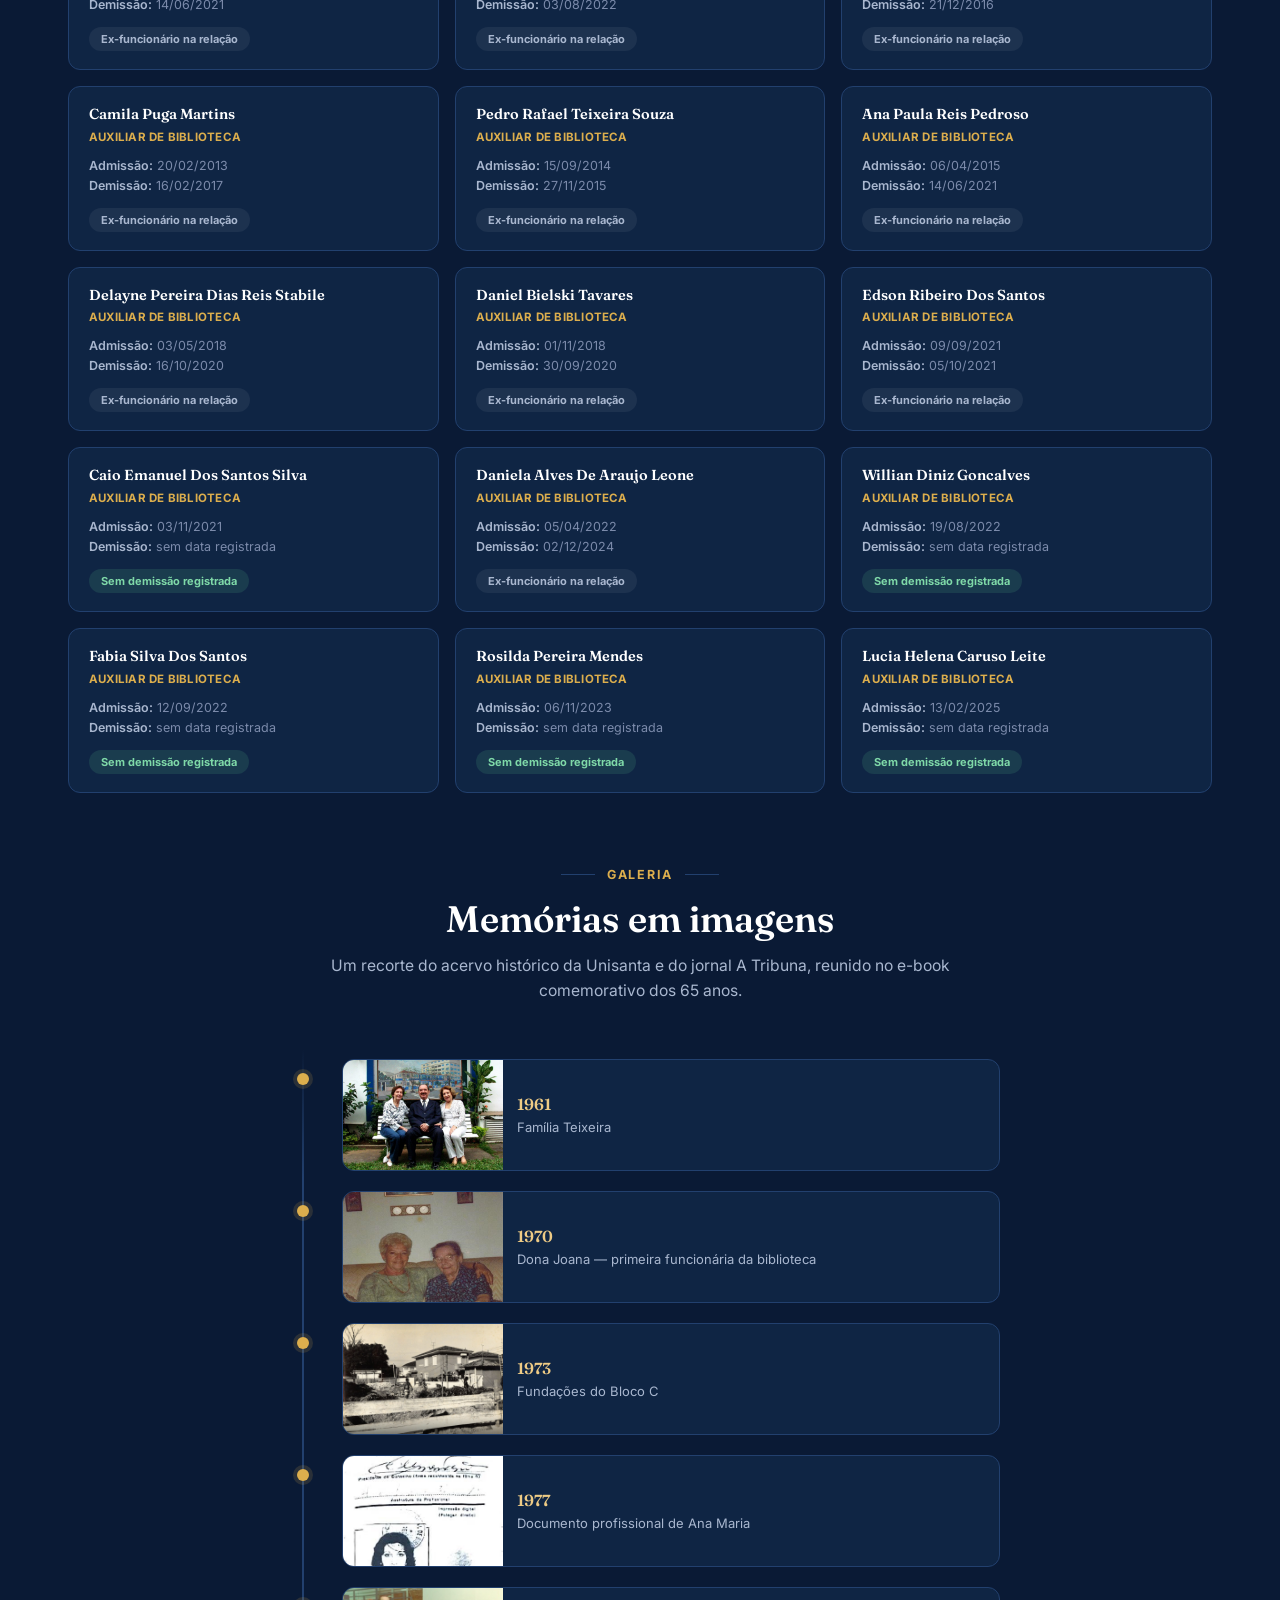
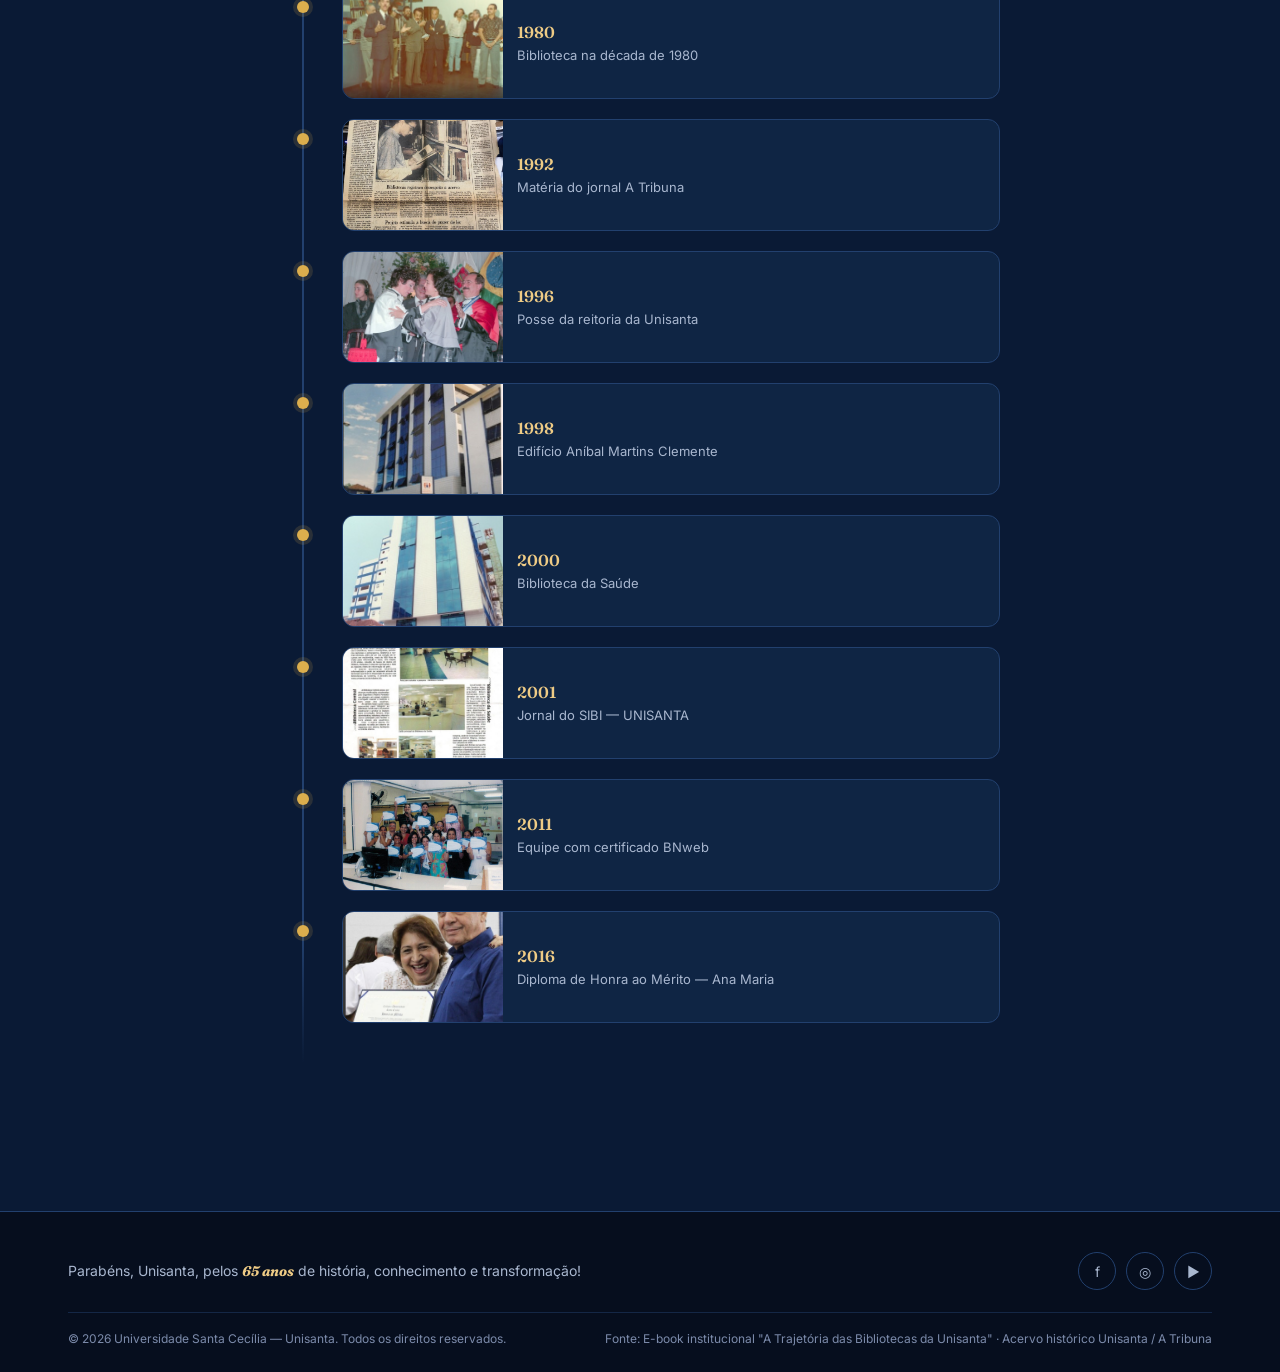
==== commit a01ffcd1: "Add files via upload" ====
--- a/index.html
+++ b/index.html
@@ -336,7 +336,7 @@
     text:`<p>A década de 1980 foi marcada por importantes obras estruturais. Em 1973, teve início a 1ª Etapa das Fundações do Bloco C, demonstrando o planejamento de longo prazo da instituição.</p>
     <p>Em 1989, teve início a construção do Bloco M, um marco na história das bibliotecas: o prédio foi projetado para abrigar as Bibliotecas Martins Fontes e do Direito, consolidando um espaço físico adequado para o crescente acervo e a comunidade acadêmica. Em 1992, uma matéria do jornal A Tribuna já destacava que a biblioteca atendia cerca de 12 mil frequentadores mensais.</p>`,
     images:[
-      {src:"images/1973-fundacoes-bloco-c.jpg", cap:"1973 — 1ª Etapa das Fundações do Bloco C"},
+      {src:"images/1973-fundacoes-bloco-c.png", cap:"1973 — 1ª Etapa das Fundações do Bloco C"},
       {src:"images/biblioteca-decada-1980.jpg", cap:"Biblioteca na década de 1980"},
       {src:"images/1992-tribuna.jpg", cap:"Matéria do jornal A Tribuna, 1992"}
     ]
@@ -352,6 +352,17 @@
     ]
   },
   {
+    year:"1984",
+    icon:"✒️",
+    title:"Nasce a UNICEB",
+    teaser:"Criação da segunda Universidade na Baixada Santista",
+    text:`<p>Em 4 de junho de 1984, marca a integração do Instituto Superior de Ensino Santa Cecilia (ISESC) com o Centro de Estudos Unificados Bandeirantes (Ceuban).<\p>
+      <p> Criando a UNICEB - Universidade Santa Cecilia dos Bandeirantes. </p>`,
+    images:[
+      {src:"images/1984-criacao-UNICEB.jpg", cap:"Matéria do jornal A Tribuna, 1984"}
+    ]
+  },
+  {
     year:"1996",
     icon:"🎓",
     title:"Cerimônia de posse da reitoria da Unisanta",
@@ -360,6 +371,15 @@
     images:[
       {src:"images/1996-posse-reitoria-1.jpg", cap:"Cerimônia de posse da reitoria da Unisanta, 1996"}
     ]
+  },
+  {
+    year:"1996",
+    icon:"🎓",
+    title:"Bibliotecas do Direito e da Saúde",
+    teaser:"O início de novas histórias",
+    text:`<p>O ano de 1996 marcou um importante momento na história da Universidade, com a criação da Biblioteca do Direito e da Biblioteca da Saúde, acompanhando o início dos cursos de Direito e Fisioterapia, respectivamente.</p>
+          <p>Mais do que novos espaços para livros e estudos, essas bibliotecas nasceram para acompanhar o crescimento da comunidade acadêmica, tornando-se parte importante da trajetória de alunos, professores e profissionais que passaram por esses cursos ao longo dos anos.</p>`,
+    images:[]
   },
   {
     year:"1997",
@@ -440,7 +460,7 @@
 {"nome_exibicao":"Nycia Rodrigues De Oliveira","funcao":"AUXILIAR DE BIBLIOTECA","admissao":"1997-08-13","demissao":"2018-08-15","situacao":"Ex-funcionário","destaque":false},
 {"nome_exibicao":"Andrea Aparecida Santos De Lima Costa","funcao":"AUXILIAR DE BIBLIOTECA","admissao":"1999-02-01","demissao":null,"situacao":"Ativo","destaque":false},
 {"nome_exibicao":"Ana Maria Scorza","funcao":"AUXILIAR DE BIBLIOTECA","admissao":"1999-07-08","demissao":"2020-03-20","situacao":"Ex-funcionário","destaque":false},
-{"nome_exibicao":"Roseane Maria De Arruda Santos","funcao":"BIBLIOTECARIO (A) JUNIOR VICE-COORDENADORA","admissao":"1999-07-15","demissao":null,"situacao":"Ativo","destaque":false,"grupo":"coordenacao","observacao":"Promovida de Auxiliar de Biblioteca para Bibliotecária Júnior Vice-Coordenadora em 01/04/2022"},
+{"nome_exibicao":"Roseane Maria De Arruda Santos","funcao":"BIBLIOTECARIO (A) VICE-COORDENADORA","admissao":"1999-03-22","demissao":null,"situacao":"Ativo","destaque":false,"grupo":"coordenacao","observacao":"Promovida de Auxiliar de Biblioteca para Bibliotecária Júnior em 01/04/2022"},
 {"nome_exibicao":"Katia De Oliveira","funcao":"AUXILIAR DE BIBLIOTECA","admissao":"2000-02-08","demissao":"2004-11-08","situacao":"Ex-funcionário","destaque":false},
 {"nome_exibicao":"Maria Angela Marques","funcao":"BIBLIOTECARIO (A)","admissao":"2000-05-08","demissao":"2005-07-20","situacao":"Ex-funcionário","destaque":false},
 {"nome_exibicao":"Leila Gomes Alves De Freitas","funcao":"AUXILIAR DE BIBLIOTECA","admissao":"2001-01-02","demissao":null,"situacao":"Ativo","destaque":false},
@@ -469,7 +489,7 @@
 {"nome_exibicao":"Pedro Rafael Teixeira Souza","funcao":"AUXILIAR DE BIBLIOTECA","admissao":"2014-09-15","demissao":"2015-11-27","situacao":"Ex-funcionário","destaque":false},
 {"nome_exibicao":"Ana Paula Reis Pedroso","funcao":"AUXILIAR DE BIBLIOTECA","admissao":"2015-04-06","demissao":"2021-06-14","situacao":"Ex-funcionário","destaque":false},
 {"nome_exibicao":"Delayne Pereira Dias Reis Stabile","funcao":"AUXILIAR DE BIBLIOTECA","admissao":"2018-05-03","demissao":"2020-10-16","situacao":"Ex-funcionário","destaque":false},
-{"nome_exibicao":"Rafael De Micco Junior","funcao":"BIBLIOTECARIO (A) COORDENADOR","admissao":"2018-05-03","demissao":null,"situacao":"Ativo","destaque":false, "grupo":"coordenacao"},
+{"nome_exibicao":"Rafael De Micco Junior","funcao":"BIBLIOTECARIO COORDENADOR","admissao":"2018-05-03","demissao":null,"situacao":"Ativo","destaque":false, "grupo":"coordenacao"},
 {"nome_exibicao":"Daniel Bielski Tavares","funcao":"AUXILIAR DE BIBLIOTECA","admissao":"2018-11-01","demissao":"2020-09-30","situacao":"Ex-funcionário","destaque":false},
 {"nome_exibicao":"Edson Ribeiro Dos Santos","funcao":"AUXILIAR DE BIBLIOTECA","admissao":"2021-09-09","demissao":"2021-10-05","situacao":"Ex-funcionário","destaque":false},
 {"nome_exibicao":"Caio Emanuel Dos Santos Silva","funcao":"AUXILIAR DE BIBLIOTECA","admissao":"2021-11-03","demissao":null,"situacao":"Ativo","destaque":false},
@@ -505,12 +525,24 @@
 function createStaffCard(p){
   const card = document.createElement('article');
   card.className = 'eq-card' + (p.destaque ? ' highlight' : '');
+
+  // Ana Maria: período de atividade em vez de admissão/demissão
+  const isAnaMaria = p.destaque || (p.nome_exibicao && p.nome_exibicao.toLowerCase().includes('ana maria racioppi'));
+
+  const datesHtml = isAnaMaria
+    ? `<div class="eq-dates"><b>Período de atividade:</b> 12/12/1977 a 28/06/2025</div>`
+    : `<div class="eq-dates"><b>Admissão:</b> ${dateBR(p.admissao)}<br><b>Demissão:</b> ${dateBR(p.demissao)}</div>`;
+
+  const statusHtml = isAnaMaria
+    ? `<span class="eq-status ex">48 anos de dedicação à Unisanta</span>`
+    : `<span class="eq-status ${p.situacao === 'Ativo' ? 'ativo' : 'ex'}">${p.situacao === 'Ativo' ? 'Sem demissão registrada' : 'Ex-funcionário na relação'}</span>`;
+
   card.innerHTML = `
     <h3>${p.nome_exibicao}${p.destaque ? ' ★' : ''}</h3>
     <div class="eq-role">${p.funcao}</div>
-    <div class="eq-dates"><b>Admissão:</b> ${dateBR(p.admissao)}<br><b>Demissão:</b> ${dateBR(p.demissao)}</div>
+    ${datesHtml}
     ${p.observacao ? `<div class="eq-dates" style="margin-top:8px;color:var(--gold-300);"><b>Obs.:</b> ${p.observacao}</div>` : ''}
-    <span class="eq-status ${p.situacao === 'Ativo' ? 'ativo' : 'ex'}">${p.situacao === 'Ativo' ? 'Em Atividade' : 'Ex-Colaborador'}</span>
+    ${statusHtml}
   `;
   return card;
 }
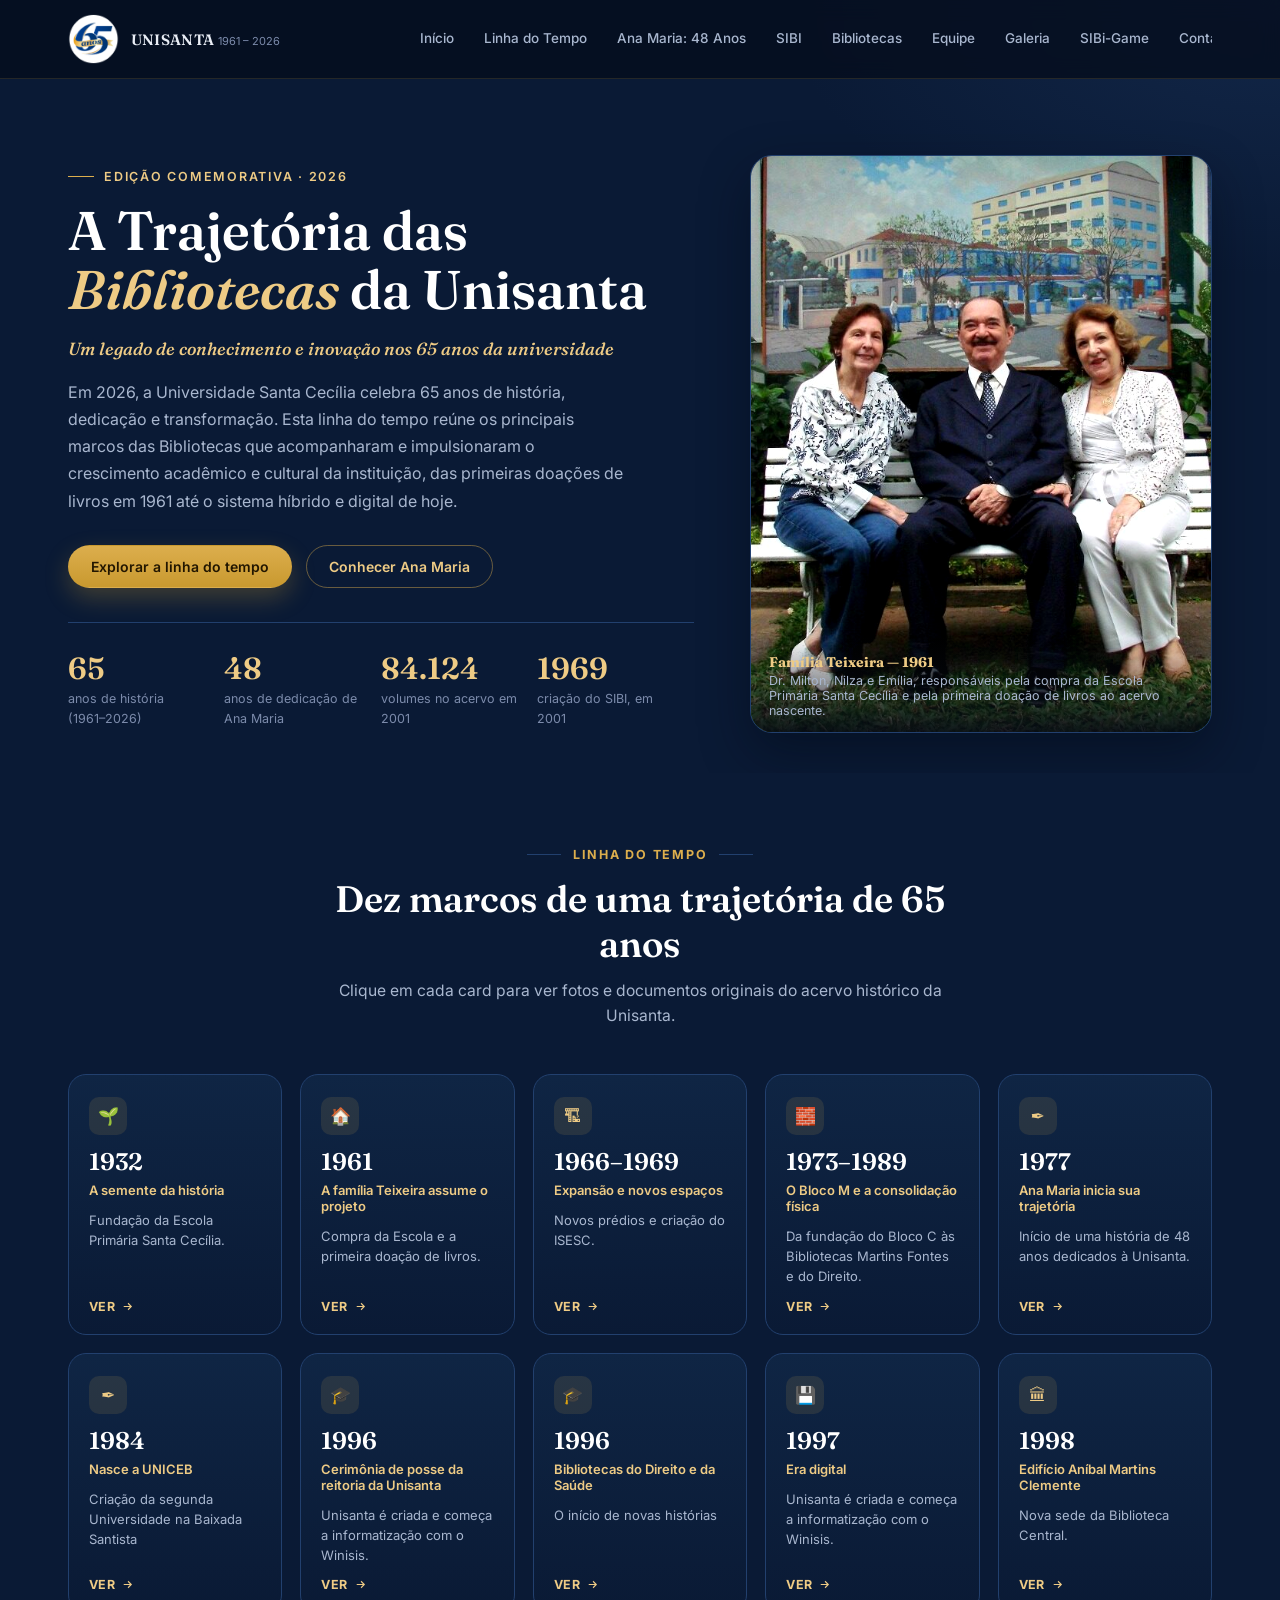
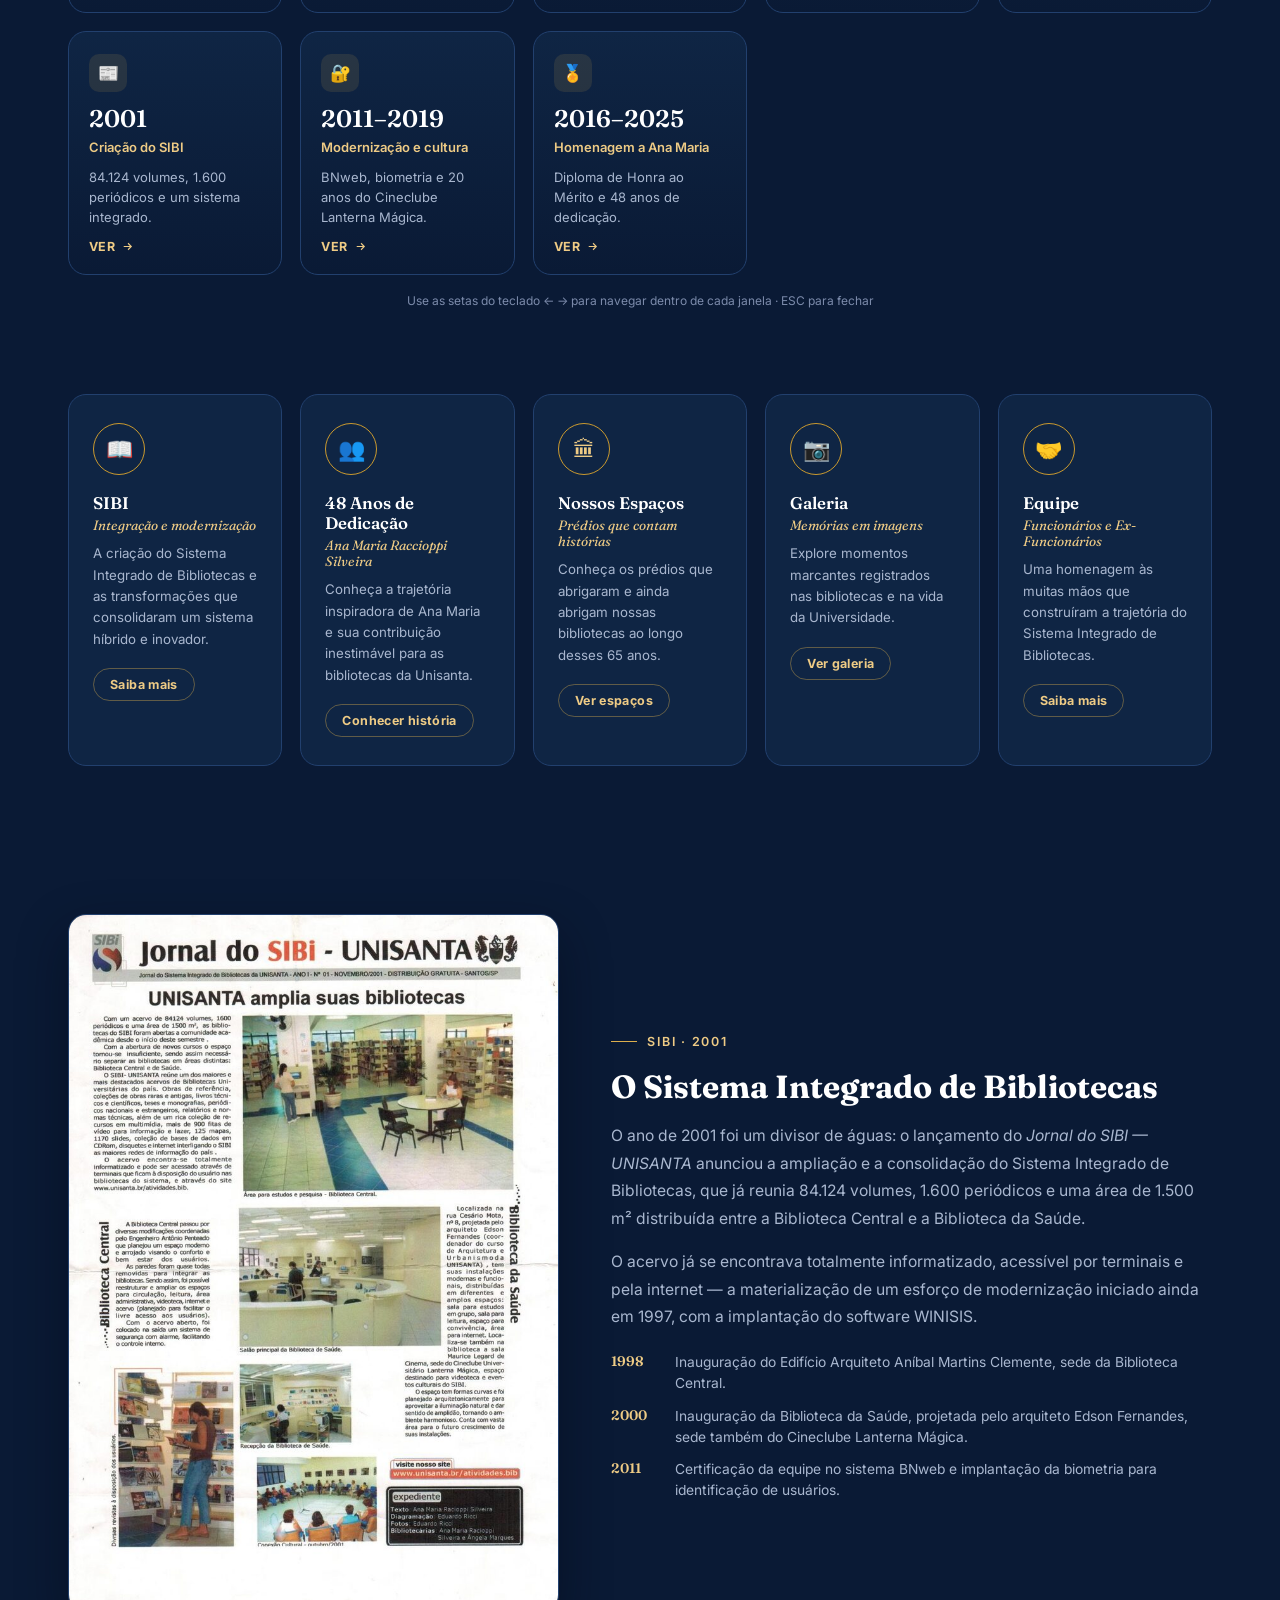
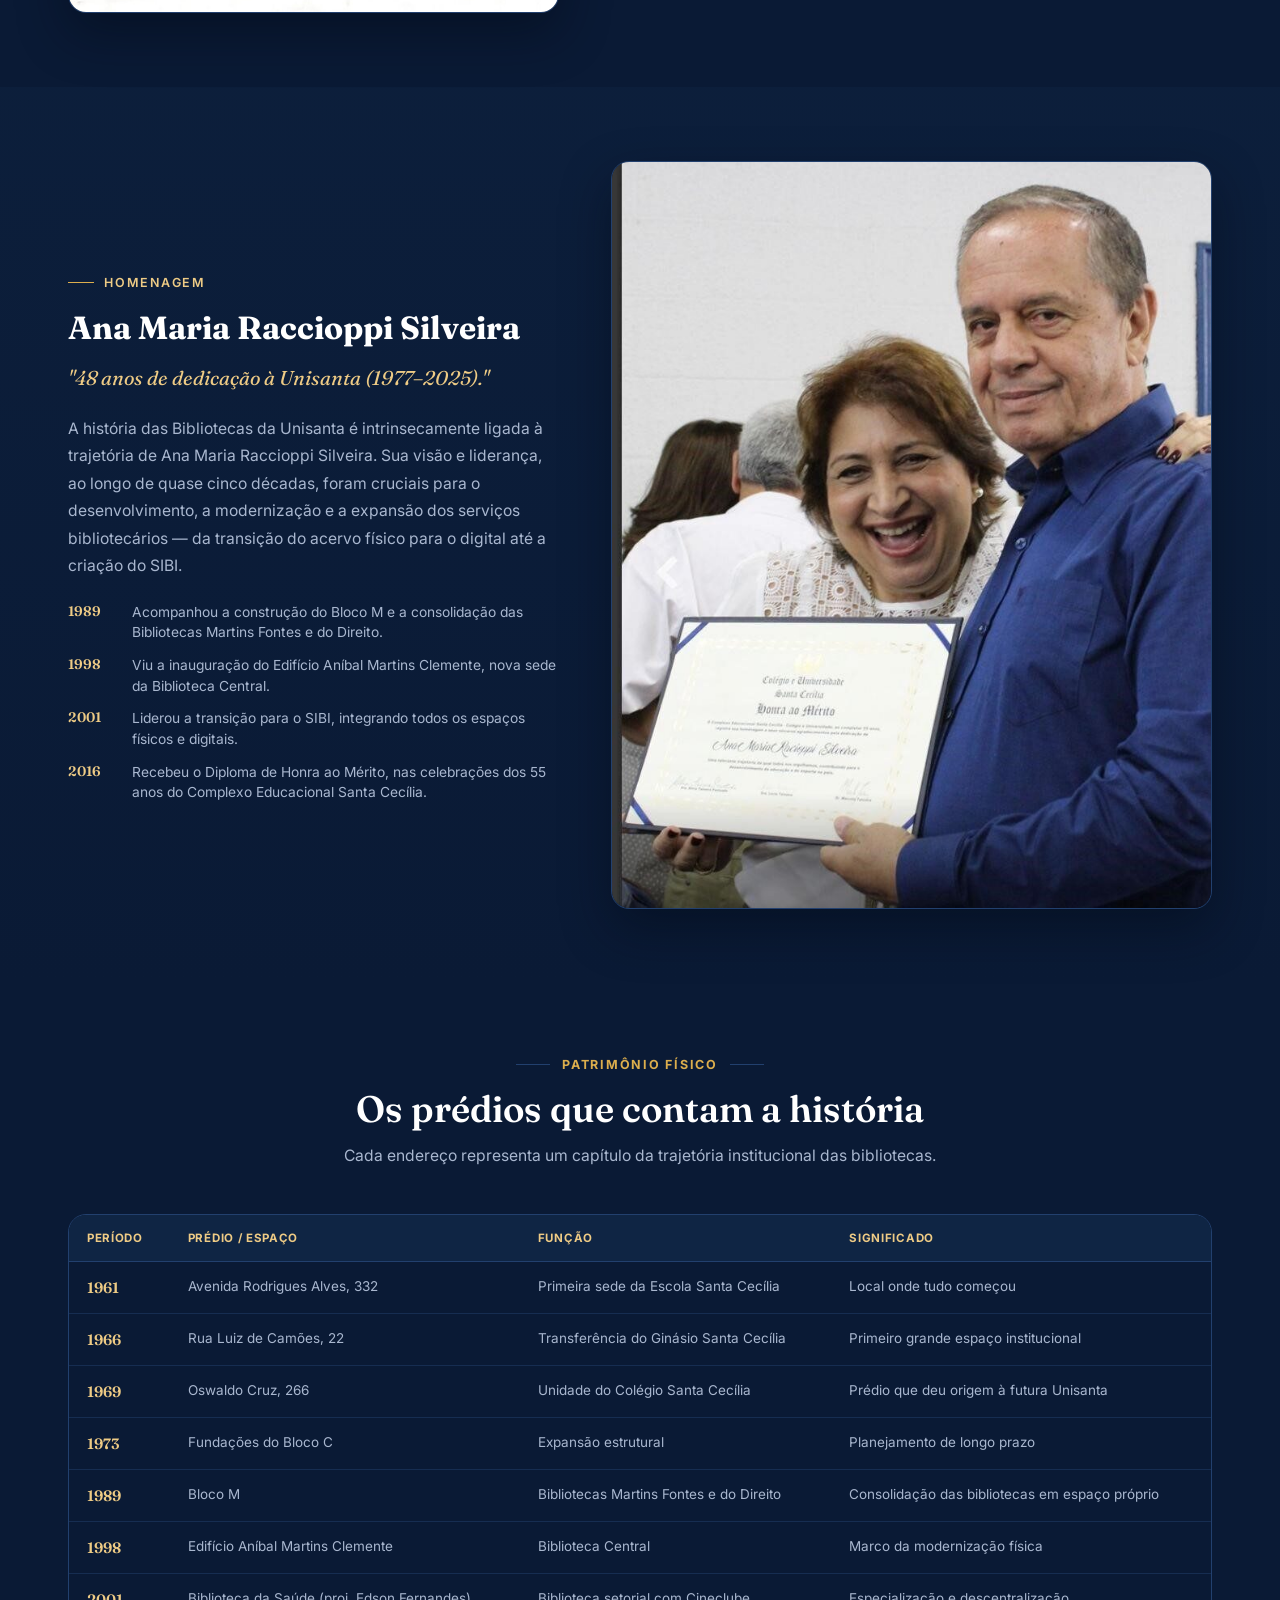
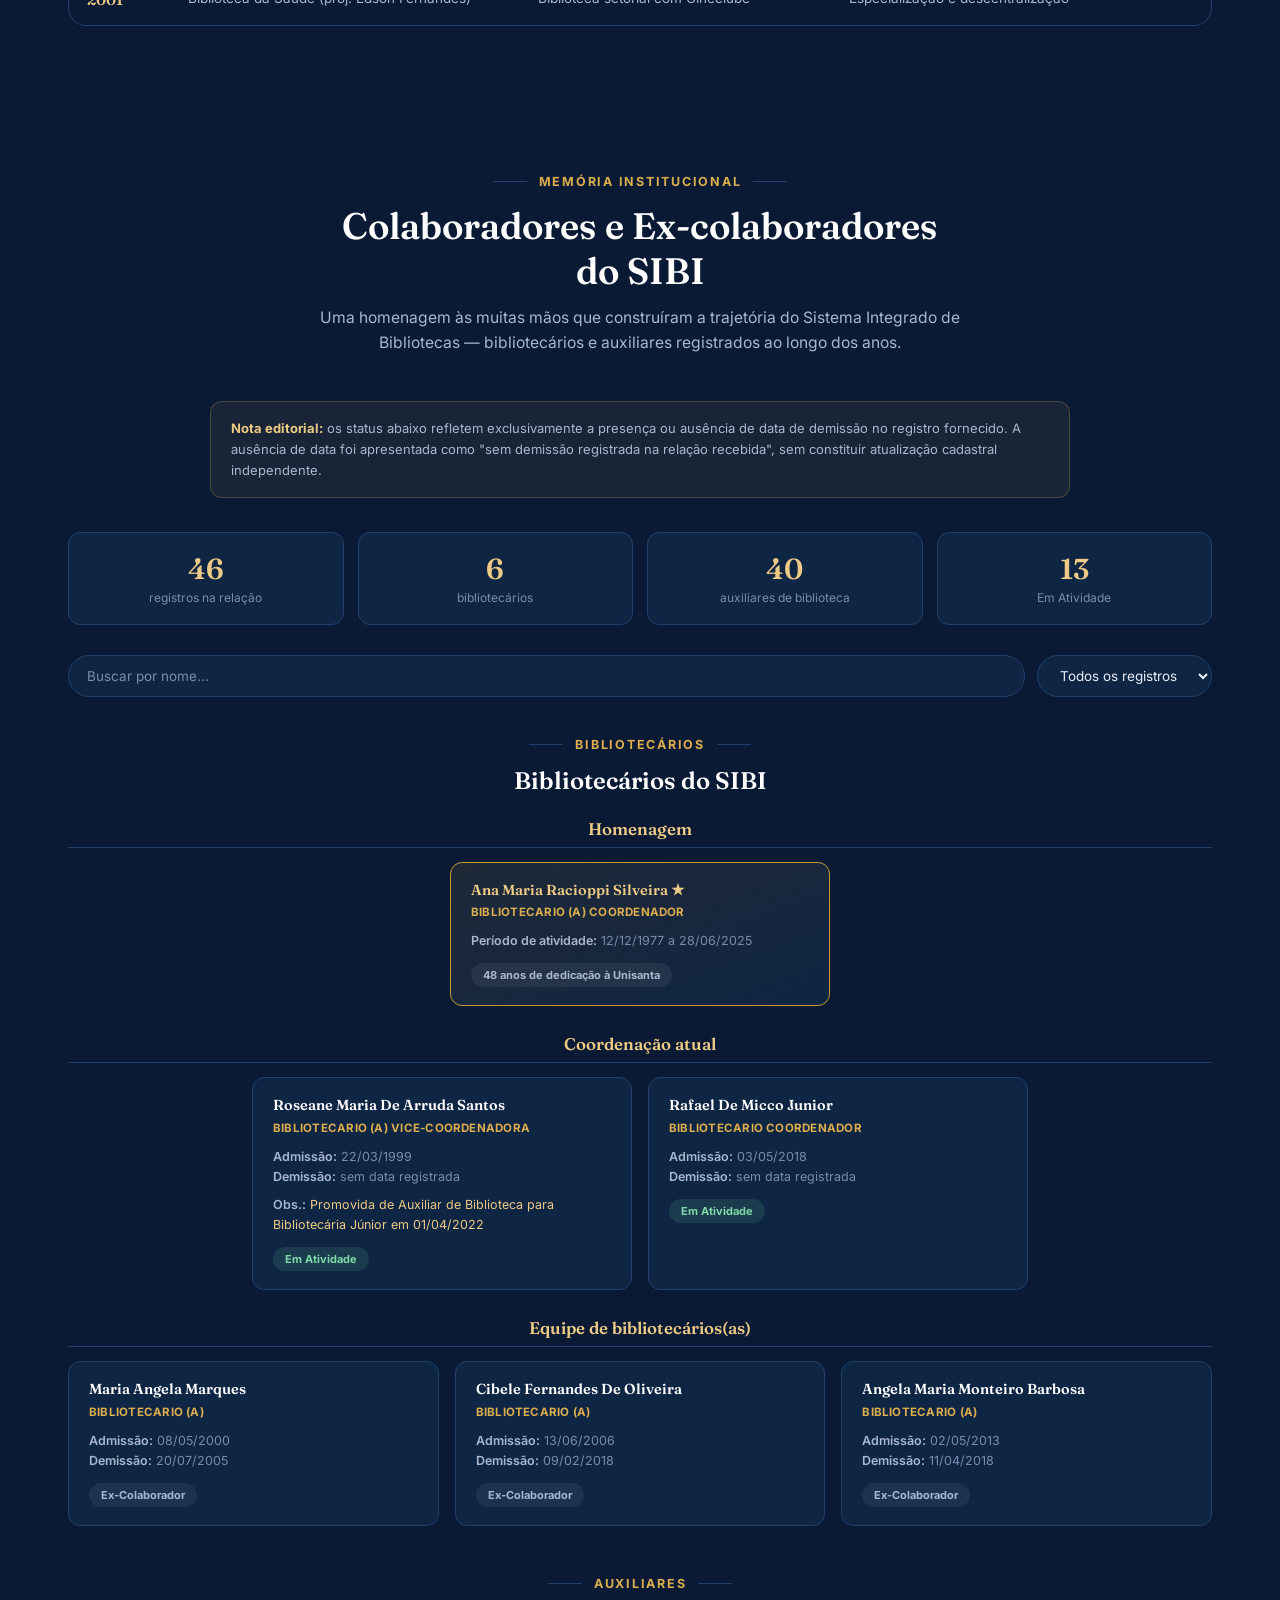
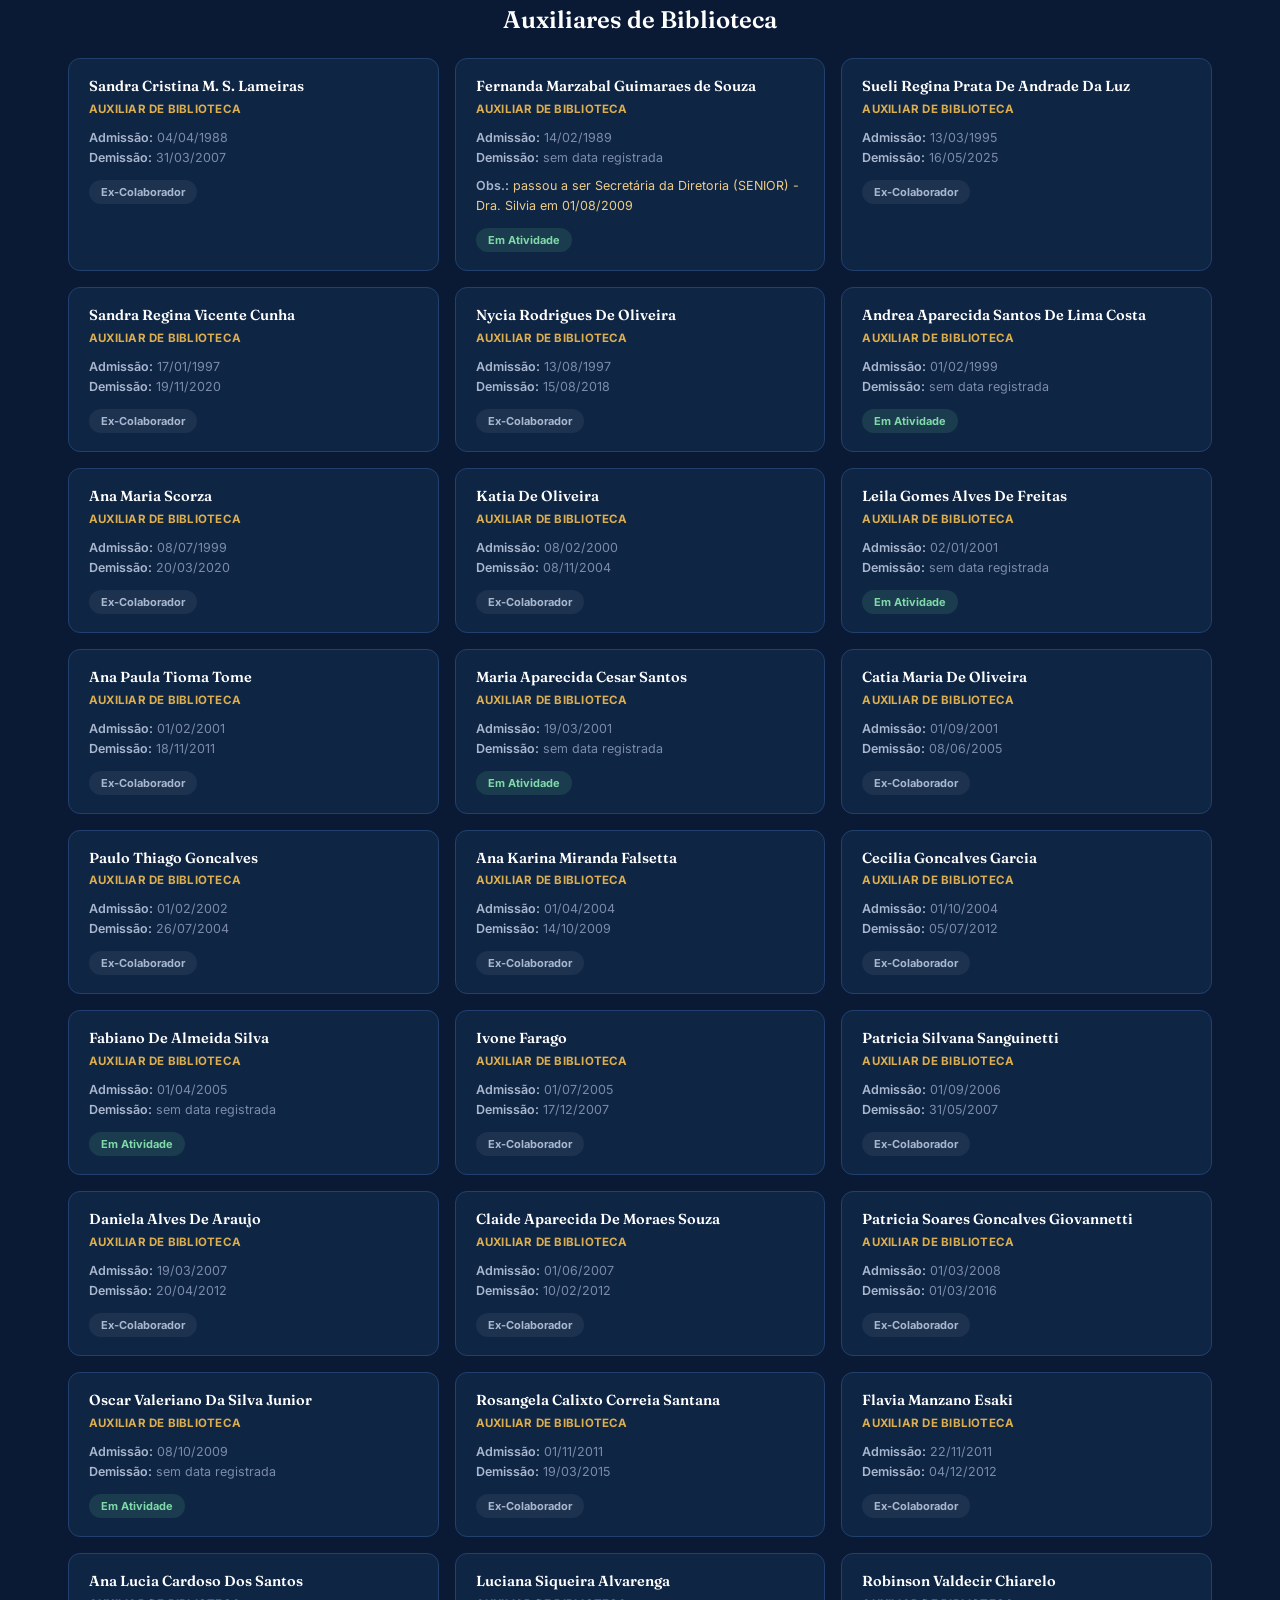
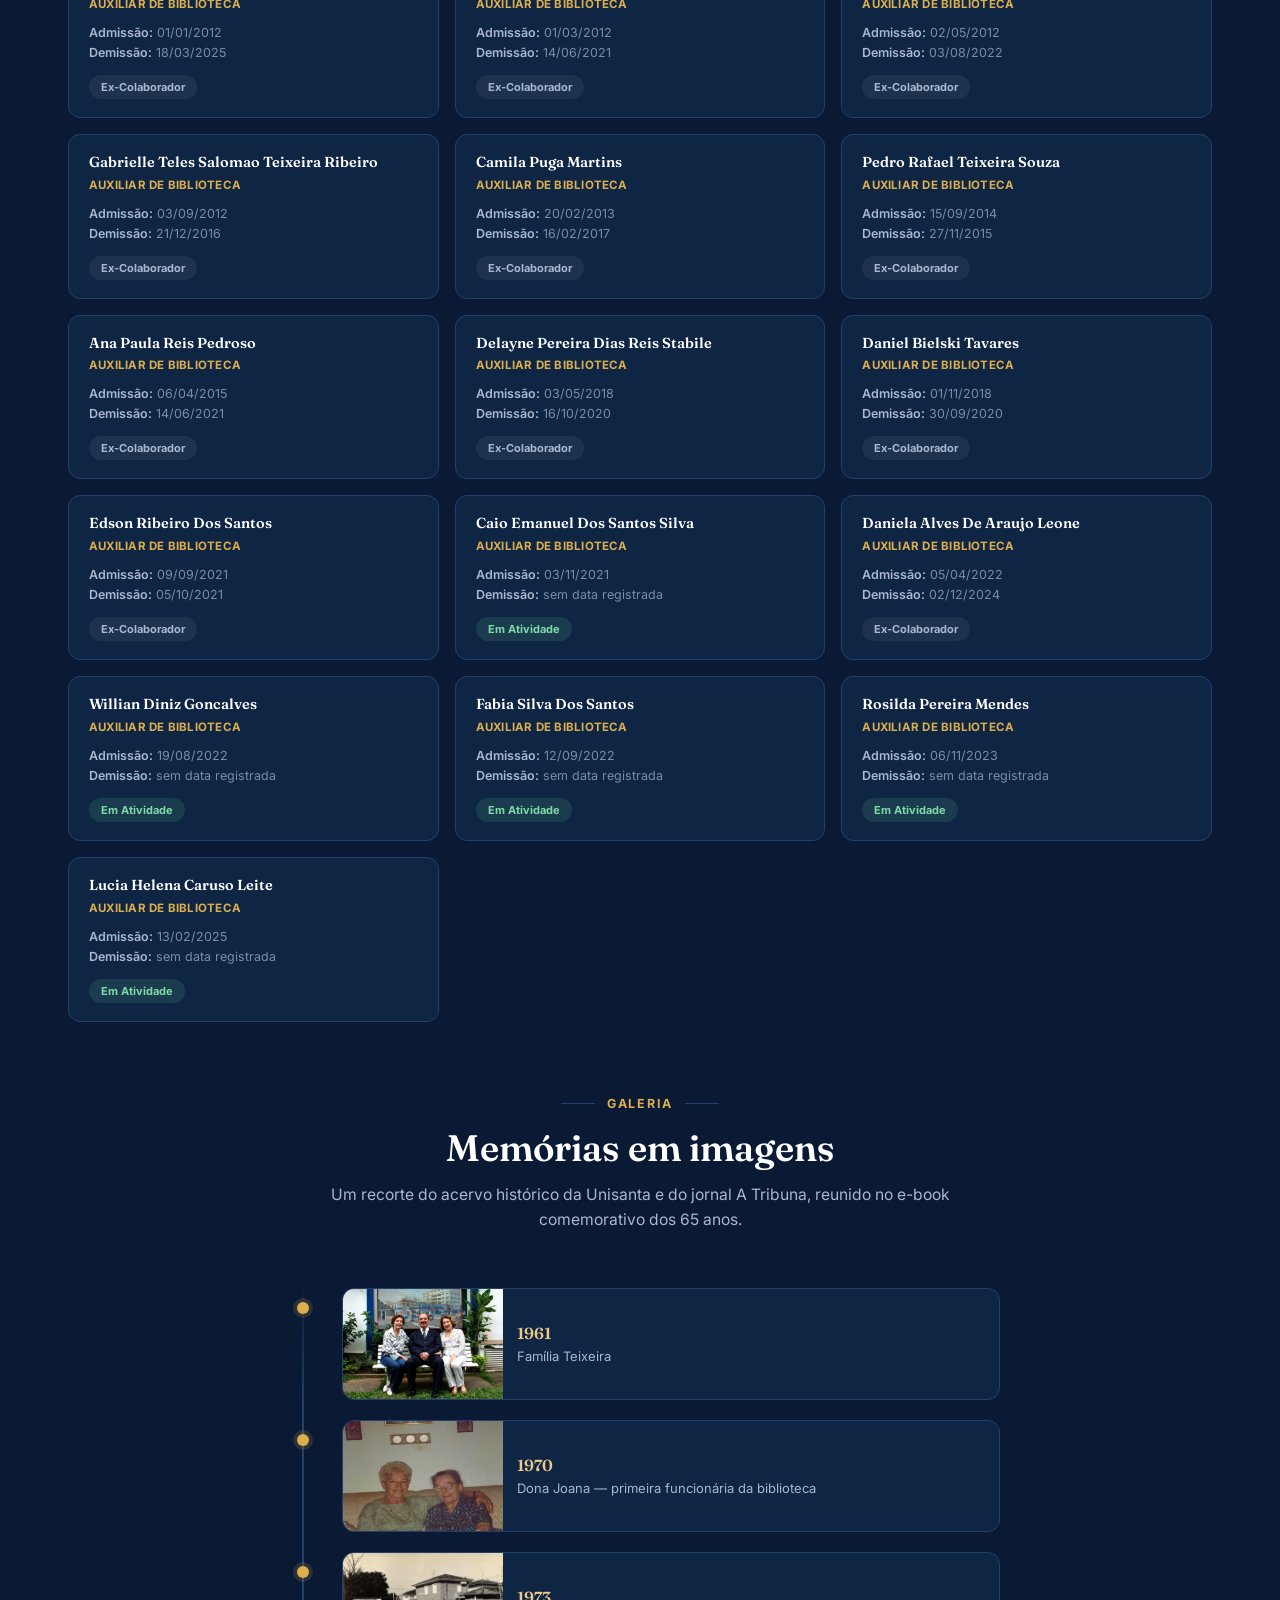
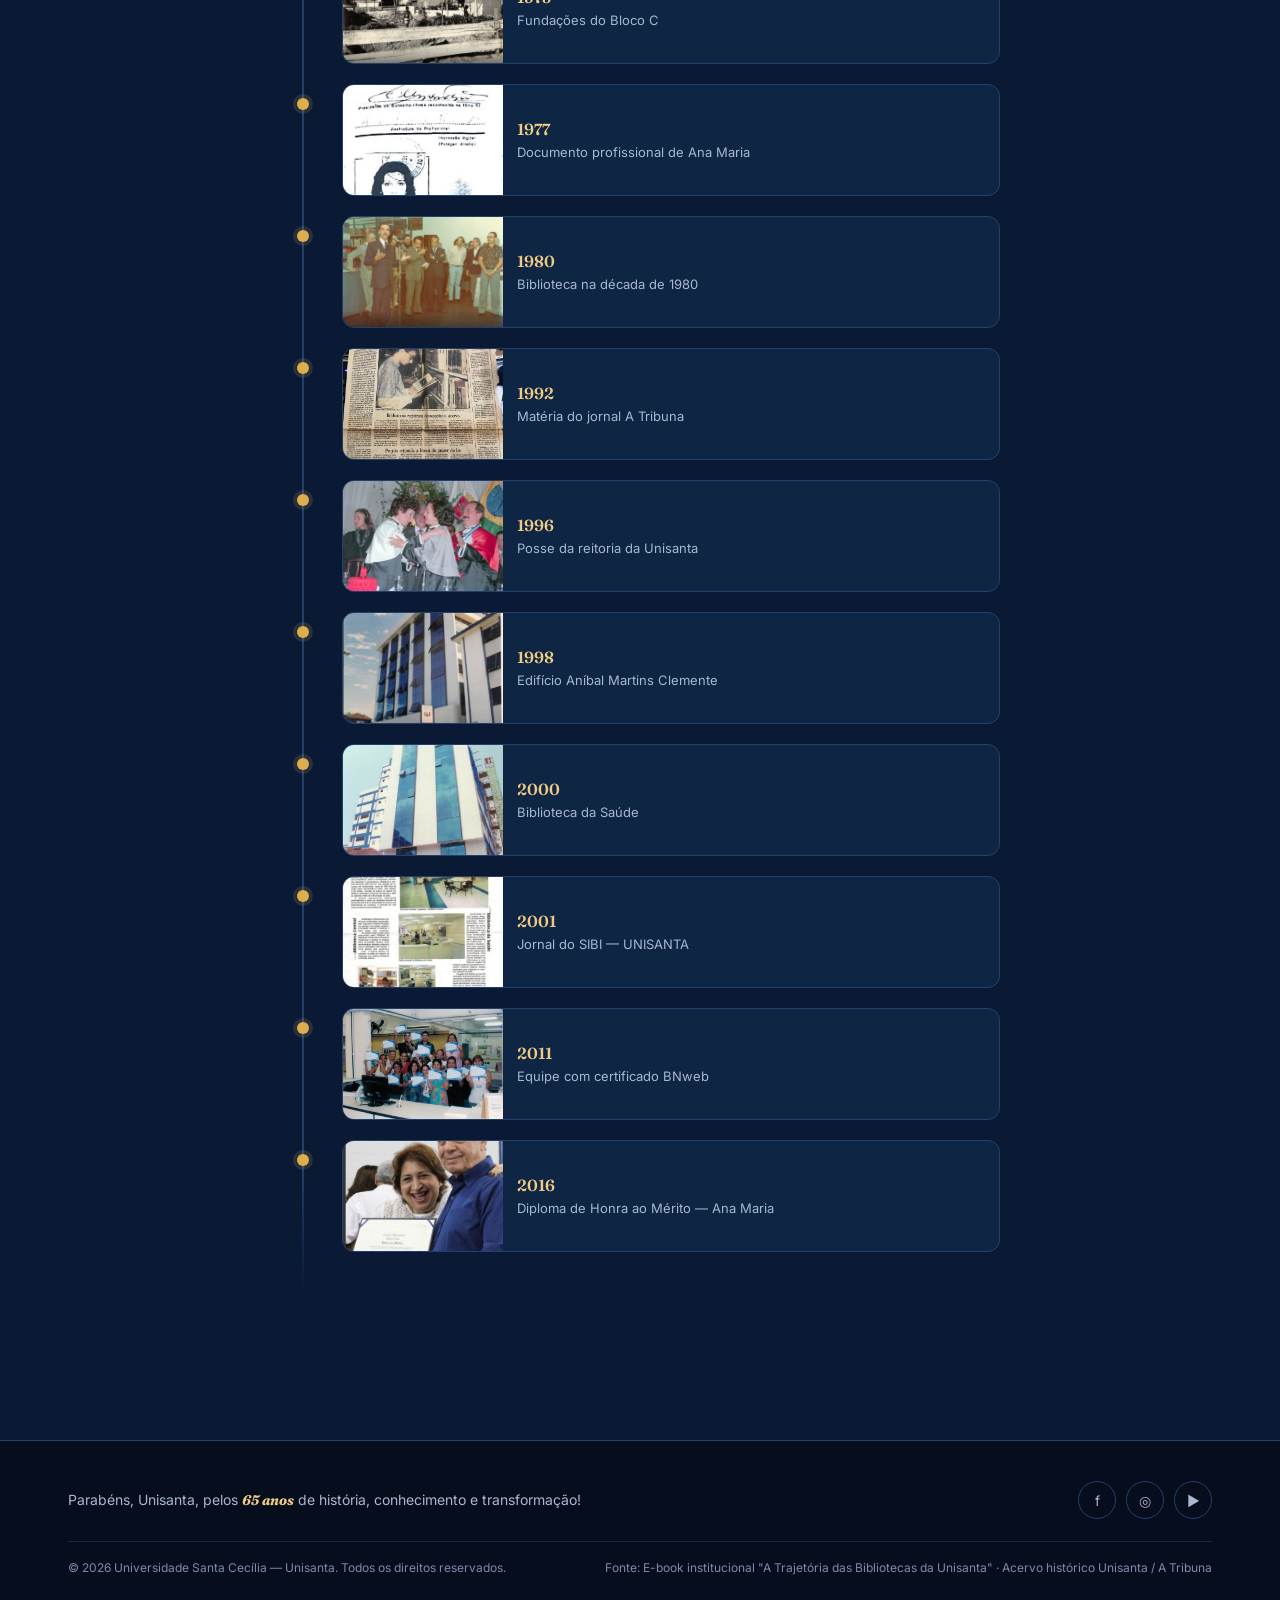
==== commit 07c9b381: "Add files via upload" ====
--- a/index.html
+++ b/index.html
@@ -304,7 +304,7 @@
     title:"A semente da história",
     teaser:"Fundação da Escola Primária Santa Cecília.",
     text:`<p>Em 1932, a Escola Primária Santa Cecília foi fundada, plantando a semente do futuro complexo educacional que décadas depois daria origem à Unisanta e ao seu sistema de bibliotecas.</p>`,
-    images:[]
+    images:[{src:"images/1932-primeira-escola.jpg", cap:"Primeira Escola"}]
   },
   {
     year:"1961",
@@ -455,6 +455,7 @@
 
 const STAFF = [{"nome_exibicao":"Ana Maria Racioppi Silveira","funcao":"BIBLIOTECARIO (A) COORDENADOR","admissao":"1977-12-12","demissao":"2025-06-28","situacao":"Ex-funcionário","destaque":true, "grupo":"homenagem"},
 {"nome_exibicao":"Sandra Cristina M. S. Lameiras","funcao":"AUXILIAR DE BIBLIOTECA","admissao":"1988-04-04","demissao":"2007-03-31","situacao":"Ex-funcionário","destaque":false},
+{"nome_exibicao":"Fernanda Marzabal Guimaraes de Souza","funcao":"AUXILIAR DE BIBLIOTECA","admissao":"1989-02-14","demissao":null,"situacao":"Ativo","destaque":false,"grupo":"coordenacao","observacao":"passou a ser Secretária da Diretoria (SENIOR) - Dra. Silvia em 01/08/2009"},
 {"nome_exibicao":"Sueli Regina Prata De Andrade Da Luz","funcao":"AUXILIAR DE BIBLIOTECA","admissao":"1995-03-13","demissao":"2025-05-16","situacao":"Ex-funcionário","destaque":false},
 {"nome_exibicao":"Sandra Regina Vicente Cunha","funcao":"AUXILIAR DE BIBLIOTECA","admissao":"1997-01-17","demissao":"2020-11-19","situacao":"Ex-funcionário","destaque":false},
 {"nome_exibicao":"Nycia Rodrigues De Oliveira","funcao":"AUXILIAR DE BIBLIOTECA","admissao":"1997-08-13","demissao":"2018-08-15","situacao":"Ex-funcionário","destaque":false},
@@ -535,7 +536,7 @@
 
   const statusHtml = isAnaMaria
     ? `<span class="eq-status ex">48 anos de dedicação à Unisanta</span>`
-    : `<span class="eq-status ${p.situacao === 'Ativo' ? 'ativo' : 'ex'}">${p.situacao === 'Ativo' ? 'Sem demissão registrada' : 'Ex-funcionário na relação'}</span>`;
+    : `<span class="eq-status ${p.situacao === 'Ativo' ? 'ativo' : 'ex'}">${p.situacao === 'Ativo' ? 'Em Atividade' : 'Ex-Colaborador'}</span>`;
 
   card.innerHTML = `
     <h3>${p.nome_exibicao}${p.destaque ? ' ★' : ''}</h3>
